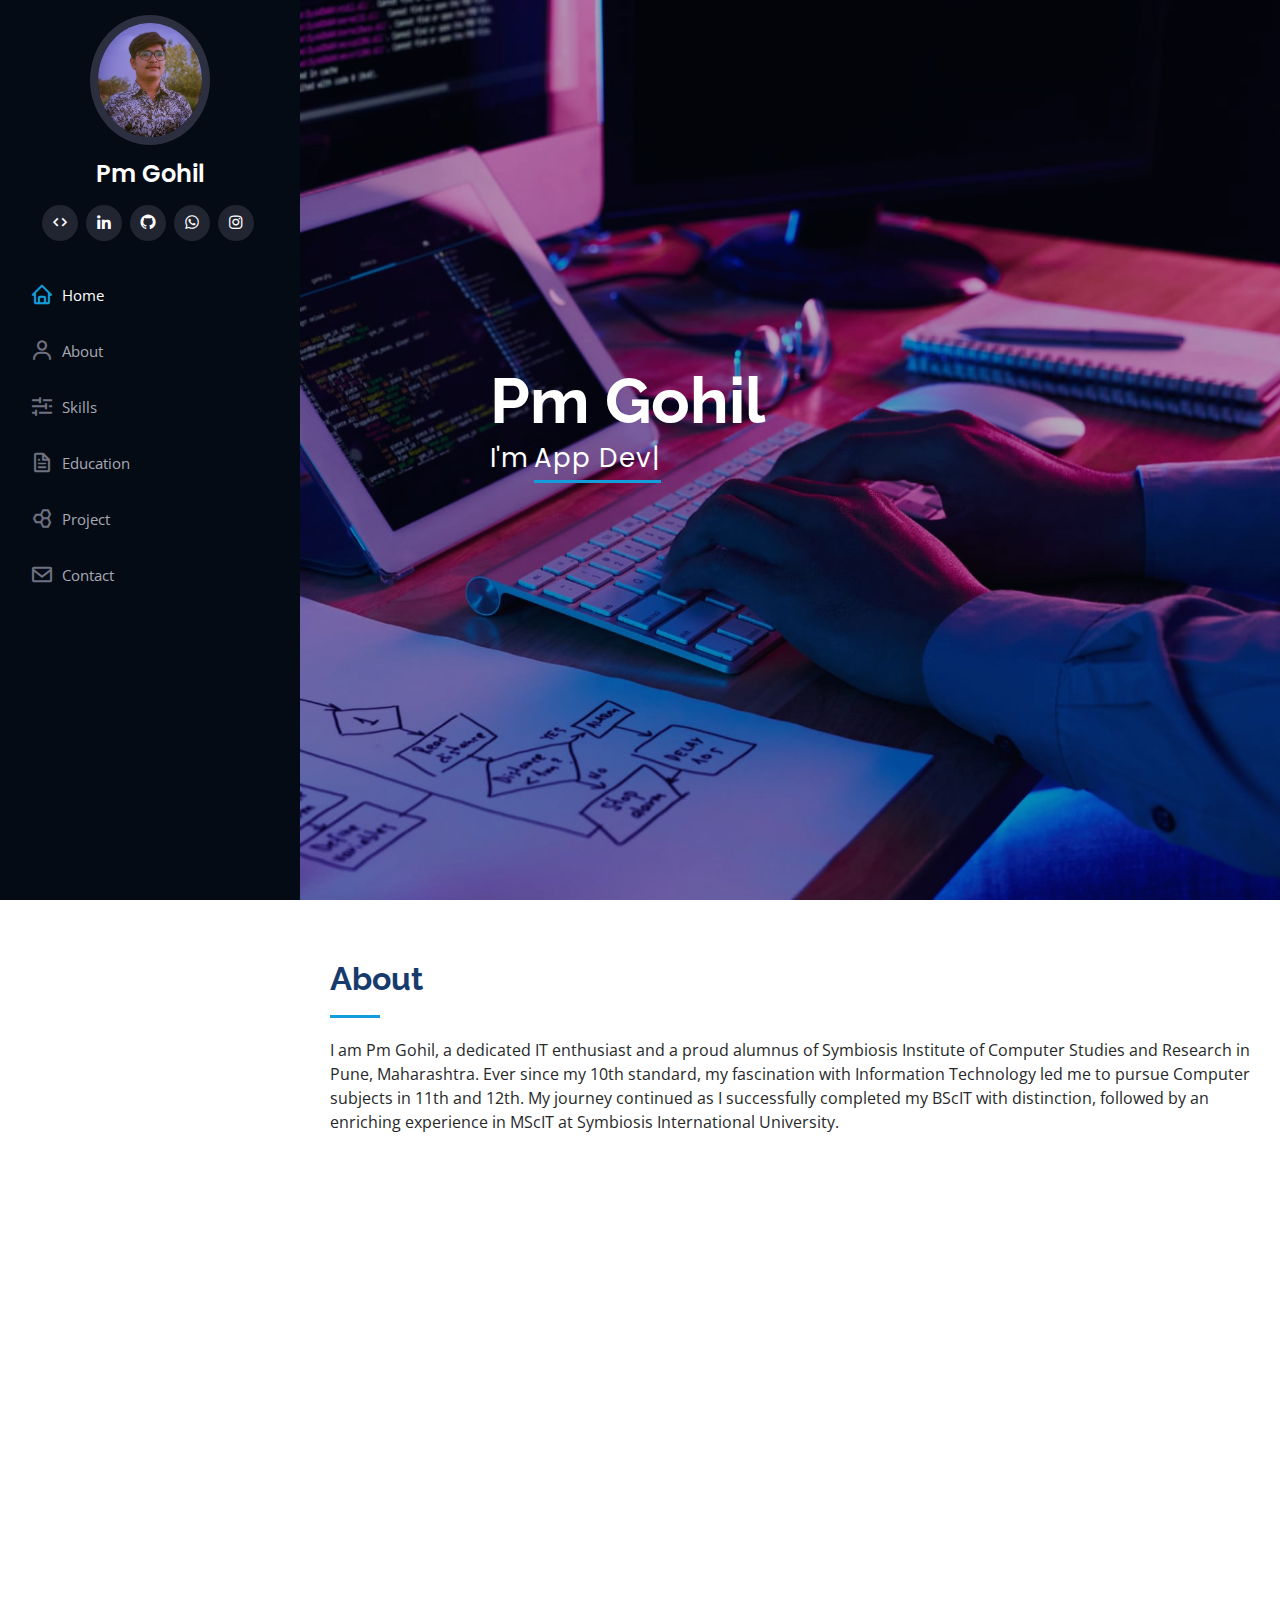
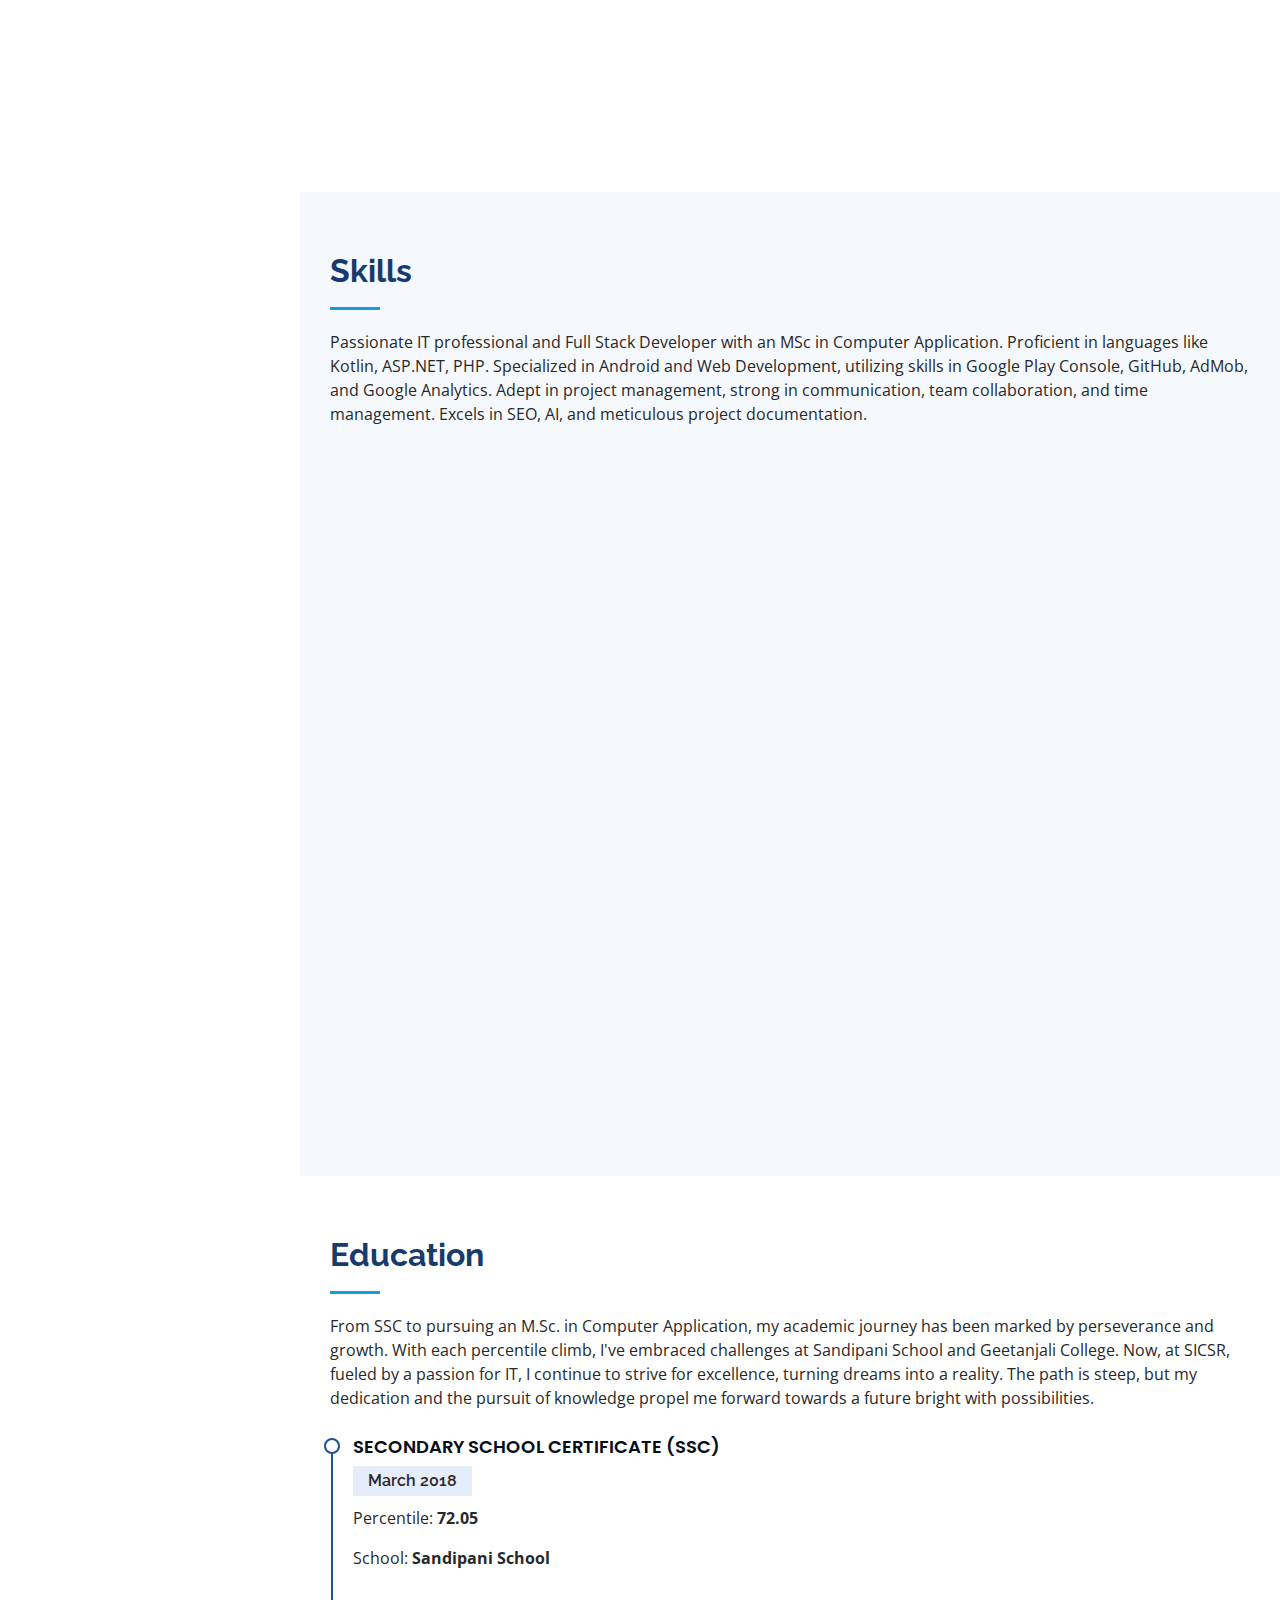
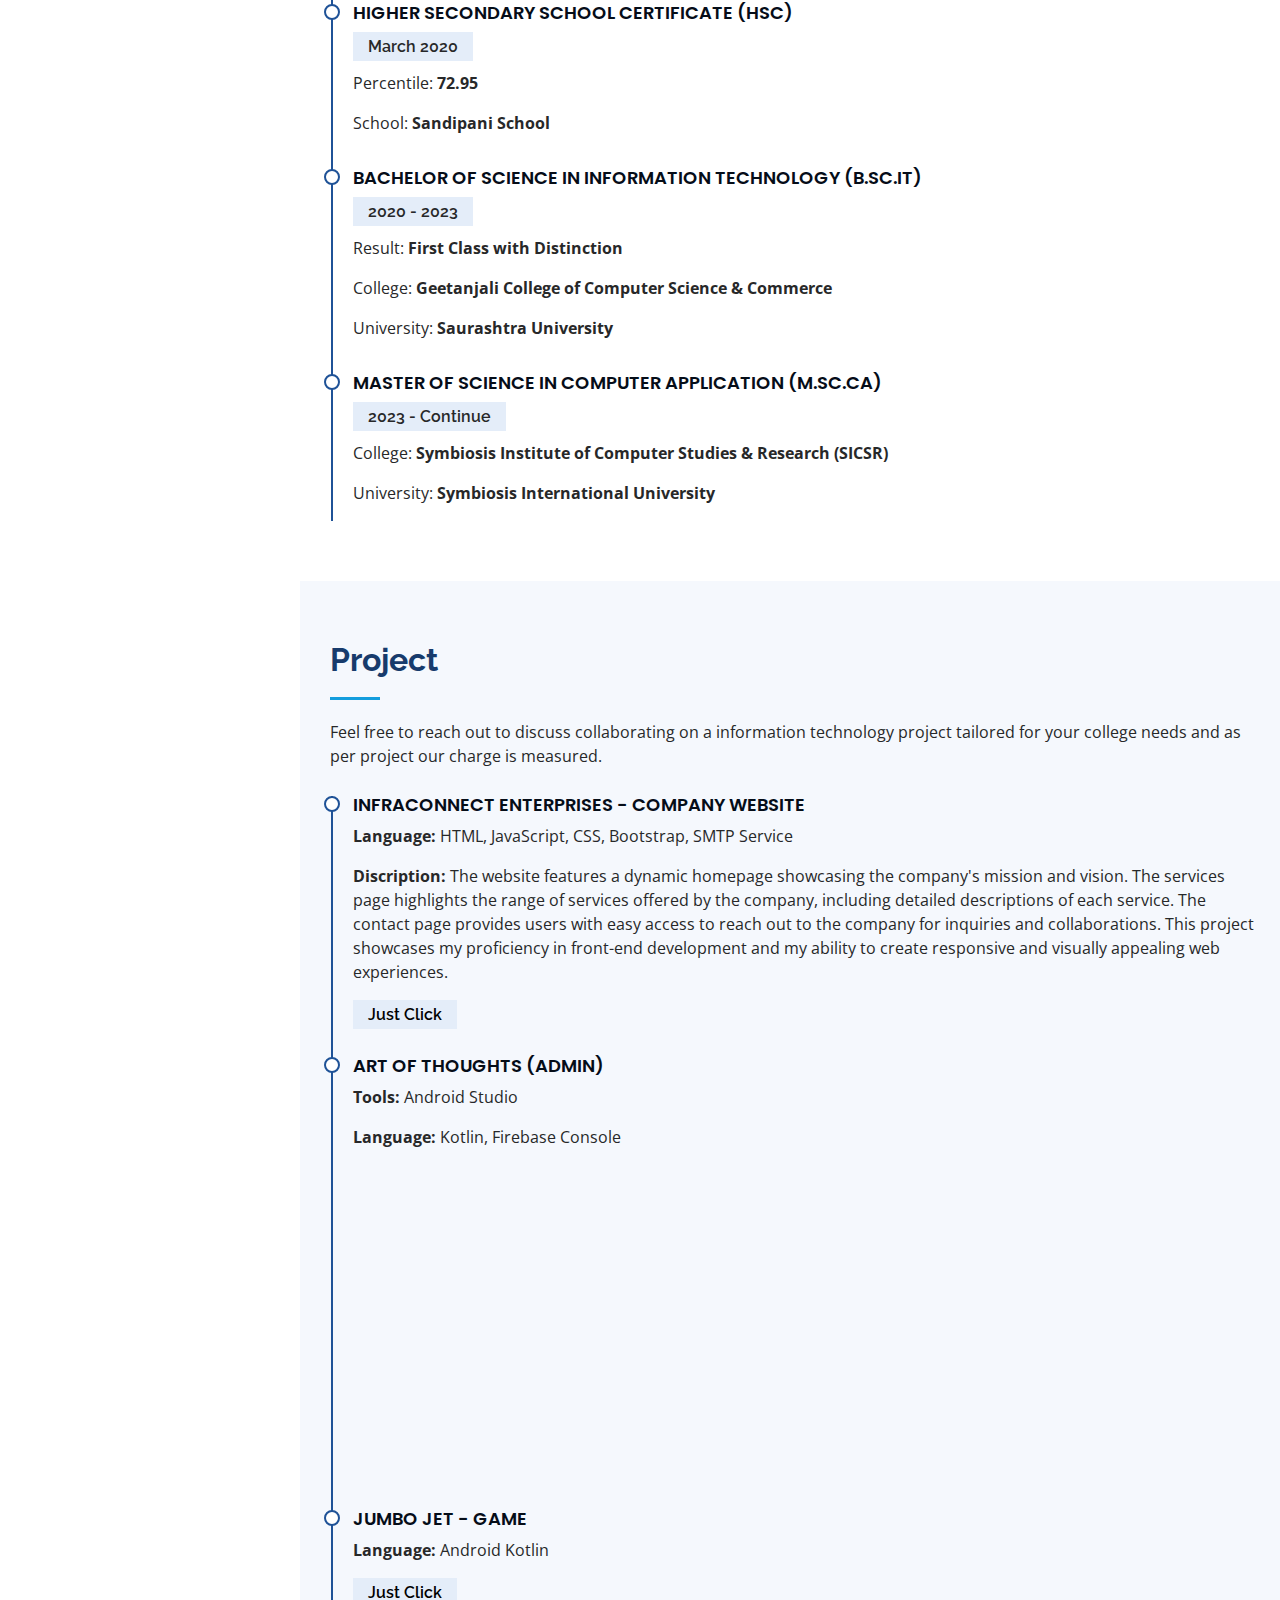
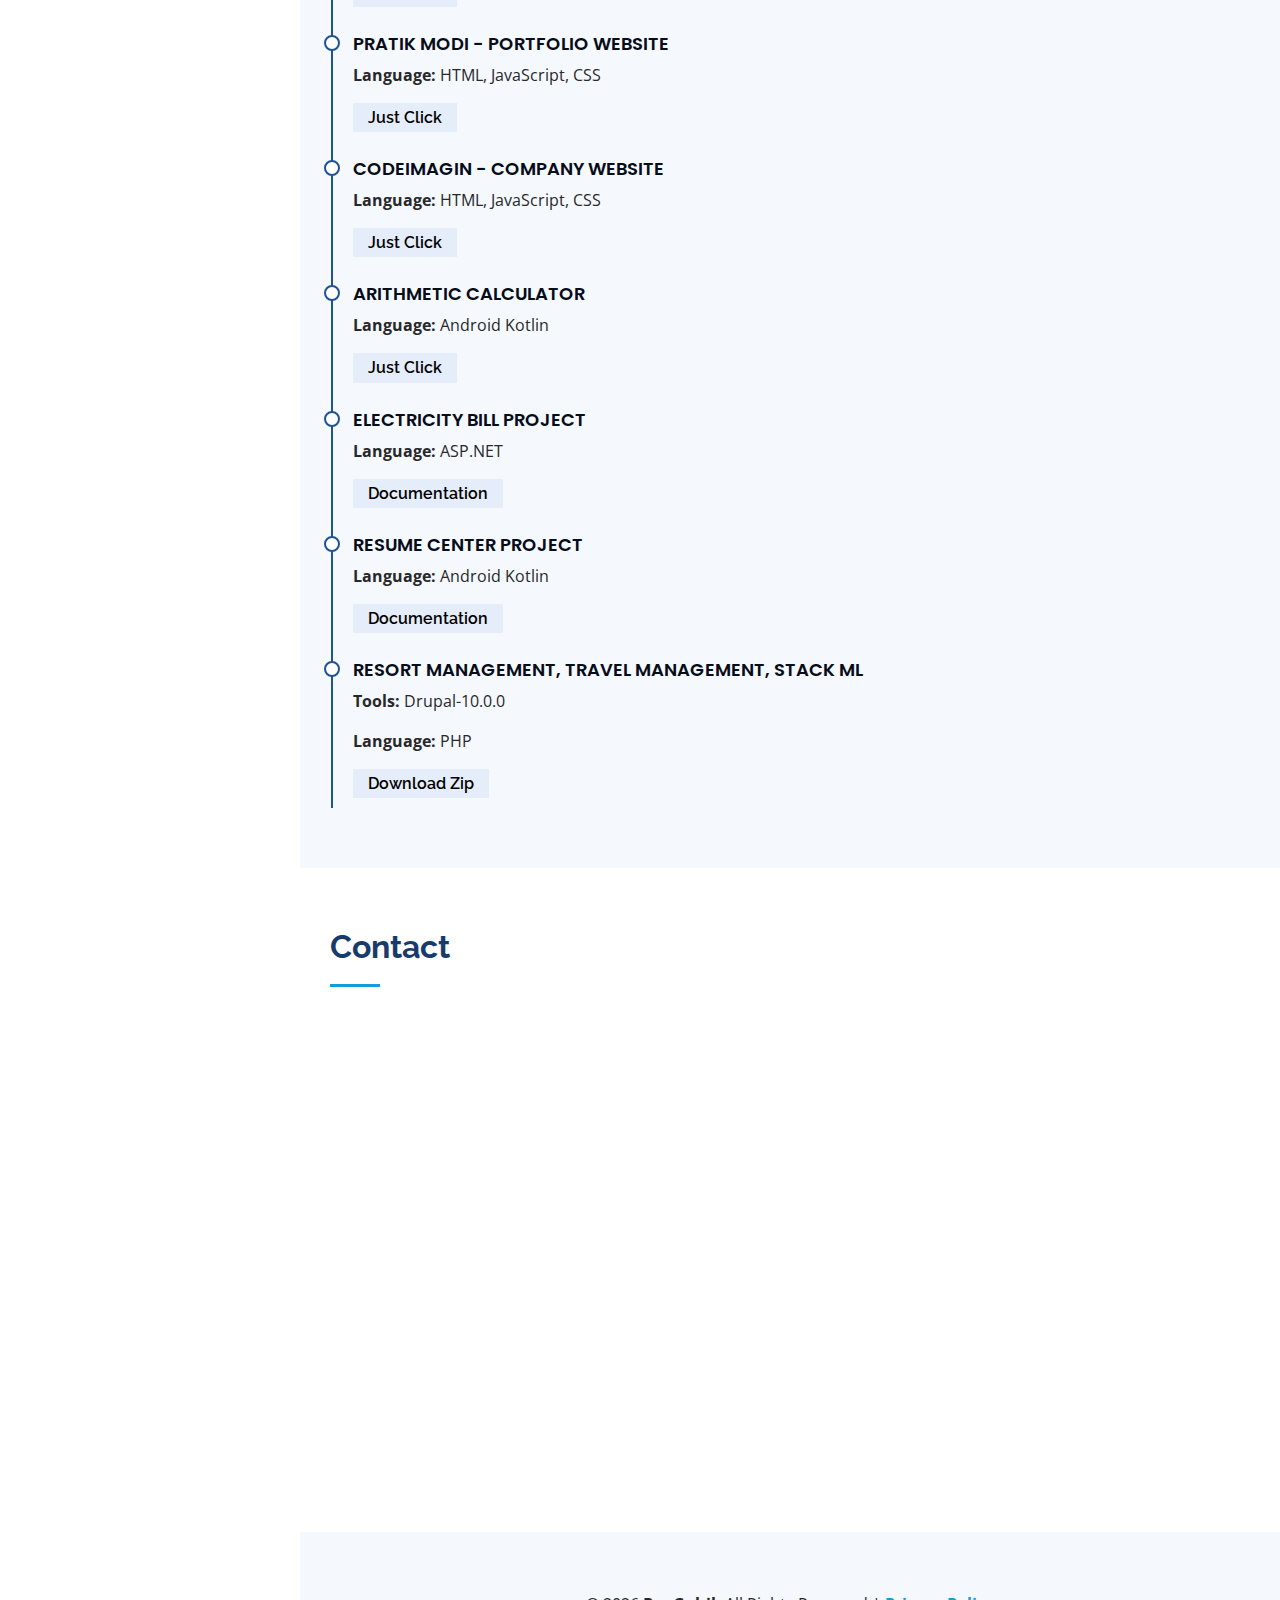
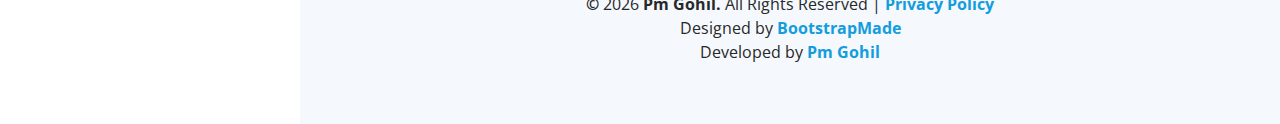
==== pmgohil_original/index.html @ 5488d720 "Clean Commmit" ====
<!DOCTYPE html>
<html lang="en">

<head>
  <!-- Google Ads -->
  <script async src="https://pagead2.googlesyndication.com/pagead/js/adsbygoogle.js?client=ca-pub-8269045129205865"
     crossorigin="anonymous"></script>

  <title>Pm Gohil</title>   
	<meta charset="utf-8">
	<meta name="description" content="It's Pm's web..., Explore the innovative world of Information Technology with Pm Gohil, a dedicated and passionate Full Stack Developer holding an MSc in Computer Application. From Android Development to Web Development and proficiency in languages like Python, Java, and C++, Pm brings a wealth of experience from roles at CodeImagin, Pune, and Giriraj Infotech, Rajkot. Discover a portfolio of exciting projects, showcasing adaptability, professionalism, and a commitment to excellence. Connect, collaborate, and delve into the future of IT together. #ITProfessional #FullStackDeveloper #MScIT #AndroidDevelopment #WebDevelopment #InnovationInIT">
	<meta name="keywords" content="Pm Gohil, pm gohil, Pm, pmgohil, PMGOHIL, PmGohil, pmgohil45, pm_gohil45, Symbiosis Institute of Computer Studies and Research (SICSR), Symbiosis International University, Saurashtra University, Geetanjali College,  Full Stack Developer, MSc in Computer Application, Android Development, Web Development, IT Professional, CodeImagin, Giriraj Infotech, Python, Java, C++, HTML, CSS, Bootstrap, JavaScript, Project Management, Artificial Intelligence, Google Play Console, Innovation in IT, Team Collaboration, Project Documentation, Full Stack Developer, MSc in Computer Application, IT Professional, Android Development, Web Development, Symbiosis Institute of Computer Studies and Research, Symbiosis International University, CodeImagin, Giriraj Infotech, Python, Java, C++, HTML, CSS, Bootstrap, JavaScript, Google Play Console, Artificial Intelligence, Project Management, Time Management, Innovation in IT, GitHub, Kotlin, MySQL, JDBC, C, C++, WordPress, Google Analytics, Android, ASP.NET, CSS, AdMob, Oracle Database, Joomla!, Search Engine Optimization (SEO), C#, Core Java, PHP, GEETANJALI COLLEGE OF COMMERCE & COMPUTER SCIENCE-RAJKOTGEETANJALI COLLEGE OF COMMERCE & COMPUTER SCIENCE-RAJKOT, Saurashtra University, RajkotSaurashtra University, Rajkot, Pune, IndiaArtificial Intelligence (AI),">
	<meta name="author" content="Pm Gohil, pm gohil, pmgohil">
	<meta name="viewport" content="width=device-width, initial-scale=1.0">
  <meta name="google-adsense-account" content="ca-pub-8269045129205865">

	<!-- Google tag (gtag.js) -->
  <script async src="https://www.googletagmanager.com/gtag/js?id=G-BD1WBVRTKZ"></script>
  <script>
    window.dataLayer = window.dataLayer || [];
    function gtag(){dataLayer.push(arguments);}
    gtag('js', new Date());

    gtag('config', 'G-BD1WBVRTKZ');
  </script>
	
	<!-- Favicons -->
	<link href="assets/img/favicon.png" rel="icon">
	<link href="assets/img/apple-touch-icon.png" rel="apple-touch-icon">

	<!-- Google Fonts -->
	<link href="https://fonts.googleapis.com/css?family=Open+Sans:300,300i,400,400i,600,600i,700,700i|Raleway:300,300i,400,400i,500,500i,600,600i,700,700i|Poppins:300,300i,400,400i,500,500i,600,600i,700,700i" rel="stylesheet">

	<!-- Vendor CSS Files -->
	<link href="assets/vendor/aos/aos.css" rel="stylesheet">
	<link href="assets/vendor/bootstrap/css/bootstrap.min.css" rel="stylesheet">
	<link href="assets/vendor/bootstrap-icons/bootstrap-icons.css" rel="stylesheet">
	<link href="assets/vendor/boxicons/css/boxicons.min.css" rel="stylesheet">
	<link href="assets/vendor/glightbox/css/glightbox.min.css" rel="stylesheet">
	<link href="assets/vendor/swiper/swiper-bundle.min.css" rel="stylesheet">

  <!-- =======================================================
  * Template Name: iPortfolio
  * Updated: Jul 27 2023 with Bootstrap v5.3.1
  * Template URL: https://bootstrapmade.com/iportfolio-bootstrap-portfolio-websites-template/
  * Author: BootstrapMade.com
  * License: https://bootstrapmade.com/license/
  ======================================================== -->
  
	<!-- Template Main CSS File -->
	<link href="assets/css/style.css" rel="stylesheet">

	<style>
		#snackbar {
		  visibility: hidden;
		  min-width: 250px;
		  margin-left: -125px;
		  background-color: #149ddd;
		  color: #fff;
		  text-align: center;
		  border-radius: 2px;
		  padding: 16px;
		  position: fixed;
		  z-index: 1;
		  left: 50%;
		  bottom: 30px;
		  font-size: 17px;
		}

		#snackbar.show {
		  visibility: visible;
		  -webkit-animation: fadein 0.5s, fadeout 0.5s 2.5s;
		  animation: fadein 0.5s, fadeout 0.5s 2.5s;
		}

		@-webkit-keyframes fadein {
		  from {bottom: 0; opacity: 0;} 
		  to {bottom: 30px; opacity: 1;}
		}

		@keyframes fadein {
		  from {bottom: 0; opacity: 0;}
		  to {bottom: 30px; opacity: 1;}
		}

		@-webkit-keyframes fadeout {
		  from {bottom: 30px; opacity: 1;} 
		  to {bottom: 0; opacity: 0;}
		}

		@keyframes fadeout {
		  from {bottom: 30px; opacity: 1;}
		  to {bottom: 0; opacity: 0;}
		}
	</style>

	<!-- Disable Right Click -->
	<script>
		document.addEventListener('contextmenu',event => {
      event.preventDefault();
      showSnackbar("Right Click is disable...^_^");
    }); 

    /*document.addEventListener('click',event => {
      event.preventDefault();
      showSnackbar("Click is disable...^_^");
    });*/ 
/*
    // key is disable
    document.addEventListener('keydown', function (event) {
      // Check if Ctrl+C is pressed
      if (event.ctrlKey && event.key === 'c') {
        // Allow Ctrl+C
        return;
      }

      // Disable all other keys
      event.preventDefault();
      showSnackbar("Key is disable...^_^");
    });
    */
/*  
    // keybord enable on form
    const form = document.getElementById('keybordEnable');

    // Add event listener to the form
    form.addEventListener('keydown', function(event) {
        // Allow keyboard input only if it's inside the form
        event.stopPropagation();
    });

    // Optionally, you might want to prevent form submission via Enter key press
    form.addEventListener('submit', function(event) {
        event.preventDefault(); // Prevents the default form submission behavior
        // Add your form submission logic here
        console.log('Form submitted!');
    });
    */

  /*  function key_disable() {ctrlShiftKey();}

		function ctrlShiftKey(e, keyCode) {
		  return e.ctrlKey && e.shiftKey && e.keyCode === keyCode.charCodeAt(0);
		}
*/
    // key is disable
	/*	document.onkeydown = (e) => {
      showSnackbar("Key is disable...^_^");
			return false;
		};
*/
    // text selection is disable
  /*  document.addEventListener('DOMContentLoaded', function() {
      var style = document.createElement('style');
      style.innerHTML = 'body { user-select: none; }';//cursor: none; 
      document.head.appendChild(style);
      showSnackbar("Selection is disable...^_^");
    });
*/
    function showSnackbar(message) {
      var x = document.getElementById("snackbar");
      x.innerHTML = message;
      x.className = "show";
      setTimeout(function(){ x.className = x.className.replace("show", ""); }, 3000);
    }
    </script>

  </head>

<body id="BodyTag" onload="key_disable()"><!--onload="key_disable()"-->
	<div id="snackbar">Key Disable...^_^</div>

  <!-- ======= Mobile nav toggle button ======= -->
  <i class="bi bi-list mobile-nav-toggle d-xl-none"></i>

  <!-- ======= Header ======= -->
  <header id="header">
    <div class="d-flex flex-column">

      <div class="profile">
        <img src="assets/img/profile-img.jpg" alt="pm gohil" class="img-fluid rounded-circle">
        <h1 class="text-light"><a href="index.html">Pm Gohil</a></h1>
        <div class="social-links mt-3 text-center">
          <a href="https://g.dev/pmgohil/" target="_blank" class="google-developer"><i class="bx bx-code"></i></a>
          <a href="https://www.linkedin.com/in/pmgohil45" target="_blank" class="linkedin"><i class="bx bxl-linkedin"></i></a>
          <a href="https://github.com/pmgohil45/" target="_blank" class="github"><i class="bx bxl-github"></i></a>
          <a href="https://wa.me/+919512240793" target="_blank" class="whatsapp"><i class="bx bxl-whatsapp"></i></a>
          <a href="https://www.instagram.com/pmgohil45" target="_blank" class="instagram"><i class="bx bxl-instagram"></i></a>
        </div>
      </div>

      <nav id="navbar" class="nav-menu navbar">
        <ul>
          <li><a href="#hero" class="nav-link scrollto active"><i class="bx bx-home"></i> <span>Home</span></a></li>
          <li><a href="#about" class="nav-link scrollto"><i class="bx bx-user"></i> <span>About</span></a></li>
		      <li><a href="#skills" class="nav-link scrollto"><i class="bx bx-slider"></i> <span>Skills</span></a></li>
          <li><a href="#education" class="nav-link scrollto"><i class="bx bx-file"></i> <span>Education</span></a></li>
		      <li><a href="#project" class="nav-link scrollto"><i class="bx bx-hive"></i> <span>Project</span></a></li>
<!--
		      <li><a href="#portfolio" class="nav-link scrollto"><i class="bx bx-book-content"></i> <span>Portfolio</span></a></li>
          <li><a href="#services" class="nav-link scrollto"><i class="bx bx-server"></i> <span>Services</span></a></li>
-->
          <li><a href="#contact" class="nav-link scrollto"><i class="bx bx-envelope"></i> <span>Contact</span></a></li>
        </ul>
      </nav><!-- .nav-menu -->
    </div>
  </header><!-- End Header -->

  <!-- ======= Hero Section ======= -->
  <section id="hero" class="d-flex flex-column justify-content-center align-items-center">
    <div class="hero-container" data-aos="fade-in">
      <h1>Pm Gohil</h1>
      <p>I'm <span class="typed" data-typed-items="App Developer, Web Developer, Content Creater"></span></p>
    </div>
  </section><!-- End Hero -->

  <main id="main">

    <!-- ======= About Section ======= -->
    <section id="about" class="about">
      <div class="container">

        <div id="about-audio" class="section-title">
          <h2>About</h2>
          <p>I am Pm Gohil, a dedicated IT enthusiast and a proud alumnus of Symbiosis Institute of Computer Studies and Research in Pune, Maharashtra. Ever since my 10th standard, my fascination with Information Technology led me to pursue Computer subjects in 11th and 12th. My journey continued as I successfully completed my BScIT with distinction, followed by an enriching experience in MScIT at Symbiosis International University.</p>
        </div>

        <div class="row">
          <div class="col-lg-4" data-aos="fade-right">
            <img src="assets/img/resume-img.jpg" class="img-fluid" alt="Pm Gohil">
          </div>
          <div class="col-lg-8 pt-4 pt-lg-0 content" data-aos="fade-left">
            <h3>App Developer &amp; Web Developer</h3>
            <p class="fst-italic">
			        Currently, I am thriving as a Full Stack Developer at CodeImagin, Pune, where I actively contribute to exciting projects that challenge and elevate my skills. My professional journey also includes a role as an Android Developer at Giriraj Infotech, Rajkot, Gujarat.
            </p>
            <div class="row">				
              <div class="col-lg-6">
			  <ul>
				<ul>
        				  <li><i class="bi bi-chevron-right"></i> <strong>Name:</strong> <span>Prakash M Gohil </span></li>
                  <li><i class="bi bi-chevron-right"></i> <strong>Freelance:</strong> <span>Yes, I do.</span></li>
        </ul>
              </div>
              <div class="col-lg-6">
                <ul>
                  <li><i class="bi bi-chevron-right"></i> <strong>Phone:</strong> <span>+91 95122 40793</span></li>
                  <li><i class="bi bi-chevron-right"></i> <strong>E-mail:</strong> <span>pmgohil45@gmail.com</span></li>
                  <!--
				          <li><i class=""></i> <strong>&nbsp</strong></li>
                  <li>
                    <i class="bi bi-chevron-right"></i> <strong>Age:</strong> 
                    <span>
                      <script>
                        var dob = new Date("10/12/2001");
                        var month_difference = Date.now() - dob.getTime();
                        var age_date = new Date(month_difference); 
                        var year = age_date.getUTCFullYear();
                        document.write(Math.abs(year - 1970) + " years");
                      </script>
                    </span>
                  </li>
				          <li><i class="bi bi-chevron-right"></i> <strong>Language:</strong> <span>English, Gujarati, Hindi</span></li>
                  <li><i class="bi bi-chevron-right"></i> <strong>State:</strong> <span>Gujarat</span></li>
                -->
                </ul>
              </div>
              <p>My expertise spans a wide range of skills, including Mobile Application Development (Android), Google Play Console management, Artificial Intelligence, and proficiency in various programming languages such as Python, Java, C++, and more. I am well-versed in Web Development, with hands-on experience in technologies like HTML, CSS, Bootstrap, and JavaScript. My keen interest in project management is evident through effective communication, team collaboration, and meticulous project documentation.</p>
              <P>As a developer with a passion for innovation, I have been involved in diverse projects, showcasing my adaptability and professionalism. I excel in time management, planning, and organizing tasks to ensure the successful completion of every project.  Visionary coder Pm Gohil paints the future with lines of code, bridging the gap between dreams & digital masterpieces. (Highlights problem-solving & creativity).</P>
            </div>
            
          </div>
        </div>

      </div>
    </section><!-- End About Section -->

    <!-- ======= Skills Section ======= -->
    <section id="skills" class="skills section-bg">
      <div class="container">

        <div class="section-title">
          <h2>Skills</h2>
          <p>Passionate IT professional and Full Stack Developer with an MSc in Computer Application. Proficient in languages like Kotlin, ASP.NET, PHP. Specialized in Android and Web Development, utilizing skills in Google Play Console, GitHub, AdMob, and Google Analytics. Adept in project management, strong in communication, team collaboration, and time management. Excels in SEO, AI, and meticulous project documentation.</p>
        </div>

        <div class="row skills-content">

          <div class="col-lg-6" data-aos="fade-up">

            <div class="progress">
              <span class="skill">HTML &amp; HTML5<i class="val">90%</i></span>
              <div class="progress-bar-wrap">
                <div class="progress-bar" role="progressbar" aria-valuenow="90" aria-valuemin="0" aria-valuemax="100"></div>
              </div>
            </div>

            <div class="progress">
              <span class="skill">CSS &amp; CSS3<i class="val">80%</i></span>
              <div class="progress-bar-wrap">
                <div class="progress-bar" role="progressbar" aria-valuenow="80" aria-valuemin="0" aria-valuemax="100"></div>
              </div>
            </div>

			      <div class="progress">
              <span class="skill">Bootstrap <i class="val">70%</i></span>
              <div class="progress-bar-wrap">
                <div class="progress-bar" role="progressbar" aria-valuenow="70" aria-valuemin="0" aria-valuemax="100"></div>
              </div>
            </div>
			
            <div class="progress">
              <span class="skill">JavaScript <i class="val">60%</i></span>
              <div class="progress-bar-wrap">
                <div class="progress-bar" role="progressbar" aria-valuenow="60" aria-valuemin="0" aria-valuemax="100"></div>
              </div>
            </div>
			
		      	<div class="progress">
              <span class="skill">AJAX <i class="val">50%</i></span>
              <div class="progress-bar-wrap">
                <div class="progress-bar" role="progressbar" aria-valuenow="50" aria-valuemin="0" aria-valuemax="100"></div>
              </div>
            </div>
      
            <div class="progress">
              <span class="skill">Python (Programming Language)<i class="val">55%</i></span>
              <div class="progress-bar-wrap">
                <div class="progress-bar" role="progressbar" aria-valuenow="55" aria-valuemin="0" aria-valuemax="100"></div>
              </div>
            </div>
			
            <div class="progress">
              <span class="skill">C/C++<i class="val">60%</i></span>
              <div class="progress-bar-wrap">
                <div class="progress-bar" role="progressbar" aria-valuenow="60" aria-valuemin="0" aria-valuemax="100"></div>
              </div>
            </div>
			
		      	<div class="progress">
              <span class="skill">Java &amp; J2EE <i class="val">70%</i></span>
              <div class="progress-bar-wrap">
                <div class="progress-bar" role="progressbar" aria-valuenow="70" aria-valuemin="0" aria-valuemax="100"></div>
              </div>
            </div>

           <div class="progress">
              <span class="skill">JSP <i class="val">75%</i></span>
              <div class="progress-bar-wrap">
                <div class="progress-bar" role="progressbar" aria-valuenow="75" aria-valuemin="0" aria-valuemax="100"></div>
              </div>
            </div>
			      
            <div class="progress">
              <span class="skill">Firebase Console <i class="val">75%</i></span>
              <div class="progress-bar-wrap">
                <div class="progress-bar" role="progressbar" aria-valuenow="75" aria-valuemin="0" aria-valuemax="100"></div>
              </div>
            </div>

            <div class="progress">
              <span class="skill">NoSql Database <i class="val">70%</i></span>
              <div class="progress-bar-wrap">
                <div class="progress-bar" role="progressbar" aria-valuenow="70" aria-valuemin="0" aria-valuemax="100"></div>
              </div>
            </div>

          </div>

          <div class="col-lg-6" data-aos="fade-up" data-aos-delay="100">

            <div class="progress">
              <span class="skill">PHP <i class="val">80%</i></span>
              <div class="progress-bar-wrap">
                <div class="progress-bar" role="progressbar" aria-valuenow="80" aria-valuemin="0" aria-valuemax="100"></div>
              </div>
            </div>

            <div class="progress">
              <span class="skill">WordPress/CMS <i class="val">80%</i></span>
              <div class="progress-bar-wrap">
                <div class="progress-bar" role="progressbar" aria-valuenow="80" aria-valuemin="0" aria-valuemax="100"></div>
              </div>
            </div>
            
			      <div class="progress">
              <span class="skill">Joomla/CMS <i class="val">75%</i></span>
              <div class="progress-bar-wrap">
                <div class="progress-bar" role="progressbar" aria-valuenow="75" aria-valuemin="0" aria-valuemax="100"></div>
              </div>
            </div>
			
		      	<div class="progress">
              <span class="skill">Drupal/CMS <i class="val">85%</i></span>
              <div class="progress-bar-wrap">
                <div class="progress-bar" role="progressbar" aria-valuenow="85" aria-valuemin="0" aria-valuemax="100"></div>
              </div>
            </div>
			
            <div class="progress">
              <span class="skill">Ghost/CMS <i class="val">70%</i></span>
              <div class="progress-bar-wrap">
                <div class="progress-bar" role="progressbar" aria-valuenow="70" aria-valuemin="0" aria-valuemax="100"></div>
              </div>
            </div>

			      <div class="progress">
              <span class="skill">ASP.NET <i class="val">80%</i></span>
              <div class="progress-bar-wrap">
                <div class="progress-bar" role="progressbar" aria-valuenow="80" aria-valuemin="0" aria-valuemax="100"></div>
              </div>
            </div>
			
			      <div class="progress">
              <span class="skill">C#<i class="val">70%</i></span>
              <div class="progress-bar-wrap">
                <div class="progress-bar" role="progressbar" aria-valuenow="70" aria-valuemin="0" aria-valuemax="100"></div>
              </div>
            </div>
			
			      <div class="progress">
              <span class="skill">Kotlin <i class="val">70%</i></span>
              <div class="progress-bar-wrap">
                <div class="progress-bar" role="progressbar" aria-valuenow="70" aria-valuemin="0" aria-valuemax="100"></div>
              </div>
            </div>

		      	<div class="progress">
              <span class="skill">Oracle <i class="val">75%</i></span>
              <div class="progress-bar-wrap">
                <div class="progress-bar" role="progressbar" aria-valuenow="75" aria-valuemin="0" aria-valuemax="100"></div>
              </div>
            </div>

            <div class="progress">
              <span class="skill">MySQL <i class="val">80%</i></span>
              <div class="progress-bar-wrap">
                <div class="progress-bar" role="progressbar" aria-valuenow="80" aria-valuemin="0" aria-valuemax="100"></div>
              </div>
            </div>
			
          </div>

        </div>

      </div>
    </section><!-- End Skills Section -->

    <!-- ======= Education Section ======= -->
    <section id="education" class="education">
      <div class="container">

        <div class="section-title">
          <h2>Education</h2>
		      <p>From SSC to pursuing an M.Sc. in Computer Application, my academic journey has been marked by perseverance and growth. With each percentile climb, I've embraced challenges at Sandipani School and Geetanjali College. Now, at SICSR, fueled by a passion for IT, I continue to strive for excellence, turning dreams into a reality. The path is steep, but my dedication and the pursuit of knowledge propel me forward towards a future bright with possibilities.</p>
        </div>

        <div class="row" style="margin-left: 1px;">
			<div class="education-item">
              <h4>Secondary School Certificate (SSC)</h4>
              <h5>March 2018</h5>
			  <p>Percentile: <strong>72.05</strong></p>
              <p>School: <strong>Sandipani School</strong></p>
            </div>
			<div class="education-item">
              <h4>Higher Secondary School Certificate (HSC)</h4>
              <h5>March 2020</h5>
			  <p>Percentile: <strong>72.95</strong></p>
              <p>School: <strong>Sandipani School</strong></p>
			</div>
			<div class="education-item">
              <h4>Bachelor of Science in Information Technology (B.Sc.IT)</h4>
              <h5>2020 - 2023</h5>
			  <p>Result: <strong>First Class with Distinction</strong></p>
              <p>College: <strong>Geetanjali College of Computer Science &amp; Commerce</strong></p>
			  <p>University: <strong>Saurashtra University</strong></p>
			</div>
			<div class="education-item">
              <h4>Master of Science in Computer Application (M.Sc.CA)</h4>
              <h5>2023 - Continue</h5>
			  <!-- <p>Percentile: <strong>78.58</strong></p> -->
              <p>College: <strong>Symbiosis Institute of Computer Studies &amp; Research (SICSR)</strong></p>
			  <p>University: <strong>Symbiosis International University</strong></p>
			</div>
          </div>
          </div>
        </div>
    </section><!-- End Resume Section -->

    <!-- ======= Portfolio Section ======= -->
<!--
    <section id="portfolio" class="portfolio section-bg">
      <div class="container">

        <div class="section-title">
          <h2>Portfolio</h2>
          <p>Magnam dolores commodi suscipit. Necessitatibus eius consequatur ex aliquid fuga eum quidem. Sit sint consectetur velit. Quisquam quos quisquam cupiditate. Et nemo qui impedit suscipit alias ea. Quia fugiat sit in iste officiis commodi quidem hic quas.</p>
        </div>

        <div class="row" data-aos="fade-up">
          <div class="col-lg-12 d-flex justify-content-center">
            <ul id="portfolio-flters">
              <li data-filter="*" class="filter-active">All</li>
              <li data-filter=".filter-app">App</li>
              <li data-filter=".filter-card">Card</li>
              <li data-filter=".filter-web">Web</li>
            </ul>
          </div>
        </div>

        <div class="row portfolio-container" data-aos="fade-up" data-aos-delay="100">

          <div class="col-lg-4 col-md-6 portfolio-item filter-app">
            <div class="portfolio-wrap">
              <img src="assets/img/portfolio/portfolio-1.jpg" class="img-fluid" alt="">
              <div class="portfolio-links">
                <a href="assets/img/portfolio/portfolio-1.jpg" data-gallery="portfolioGallery" class="portfolio-lightbox" title="App 1"><i class="bx bx-plus"></i></a>
                <a href="portfolio-details.html" title="More Details"><i class="bx bx-link"></i></a>
              </div>
            </div>
          </div>

          <div class="col-lg-4 col-md-6 portfolio-item filter-web">
            <div class="portfolio-wrap">
              <img src="assets/img/portfolio/portfolio-2.jpg" class="img-fluid" alt="">
              <div class="portfolio-links">
                <a href="assets/img/portfolio/portfolio-2.jpg" data-gallery="portfolioGallery" class="portfolio-lightbox" title="Web 3"><i class="bx bx-plus"></i></a>
                <a href="portfolio-details.html" title="More Details"><i class="bx bx-link"></i></a>
              </div>
            </div>
          </div>

          <div class="col-lg-4 col-md-6 portfolio-item filter-app">
            <div class="portfolio-wrap">
              <img src="assets/img/portfolio/portfolio-3.jpg" class="img-fluid" alt="">
              <div class="portfolio-links">
                <a href="assets/img/portfolio/portfolio-3.jpg" data-gallery="portfolioGallery" class="portfolio-lightbox" title="App 2"><i class="bx bx-plus"></i></a>
                <a href="portfolio-details.html" title="More Details"><i class="bx bx-link"></i></a>
              </div>
            </div>
          </div>

          <div class="col-lg-4 col-md-6 portfolio-item filter-card">
            <div class="portfolio-wrap">
              <img src="assets/img/portfolio/portfolio-4.jpg" class="img-fluid" alt="">
              <div class="portfolio-links">
                <a href="assets/img/portfolio/portfolio-4.jpg" data-gallery="portfolioGallery" class="portfolio-lightbox" title="Card 2"><i class="bx bx-plus"></i></a>
                <a href="portfolio-details.html" title="More Details"><i class="bx bx-link"></i></a>
              </div>
            </div>
          </div>

          <div class="col-lg-4 col-md-6 portfolio-item filter-web">
            <div class="portfolio-wrap">
              <img src="assets/img/portfolio/portfolio-5.jpg" class="img-fluid" alt="">
              <div class="portfolio-links">
                <a href="assets/img/portfolio/portfolio-5.jpg" data-gallery="portfolioGallery" class="portfolio-lightbox" title="Web 2"><i class="bx bx-plus"></i></a>
                <a href="portfolio-details.html" title="More Details"><i class="bx bx-link"></i></a>
              </div>
            </div>
          </div>

          <div class="col-lg-4 col-md-6 portfolio-item filter-app">
            <div class="portfolio-wrap">
              <img src="assets/img/portfolio/portfolio-6.jpg" class="img-fluid" alt="">
              <div class="portfolio-links">
                <a href="assets/img/portfolio/portfolio-6.jpg" data-gallery="portfolioGallery" class="portfolio-lightbox" title="App 3"><i class="bx bx-plus"></i></a>
                <a href="portfolio-details.html" title="More Details"><i class="bx bx-link"></i></a>
              </div>
            </div>
          </div>

          <div class="col-lg-4 col-md-6 portfolio-item filter-card">
            <div class="portfolio-wrap">
              <img src="assets/img/portfolio/portfolio-7.jpg" class="img-fluid" alt="">
              <div class="portfolio-links">
                <a href="assets/img/portfolio/portfolio-7.jpg" data-gallery="portfolioGallery" class="portfolio-lightbox" title="Card 1"><i class="bx bx-plus"></i></a>
                <a href="portfolio-details.html" title="More Details"><i class="bx bx-link"></i></a>
              </div>
            </div>
          </div>

          <div class="col-lg-4 col-md-6 portfolio-item filter-card">
            <div class="portfolio-wrap">
              <img src="assets/img/portfolio/portfolio-8.jpg" class="img-fluid" alt="">
              <div class="portfolio-links">
                <a href="assets/img/portfolio/portfolio-8.jpg" data-gallery="portfolioGallery" class="portfolio-lightbox" title="Card 3"><i class="bx bx-plus"></i></a>
                <a href="portfolio-details.html" title="More Details"><i class="bx bx-link"></i></a>
              </div>
            </div>
          </div>

          <div class="col-lg-4 col-md-6 portfolio-item filter-web">
            <div class="portfolio-wrap">
              <img src="assets/img/portfolio/portfolio-9.jpg" class="img-fluid" alt="">
              <div class="portfolio-links">
                <a href="assets/img/portfolio/portfolio-9.jpg" data-gallery="portfolioGallery" class="portfolio-lightbox" title="Web 3"><i class="bx bx-plus"></i></a>
                <a href="portfolio-details.html" title="More Details"><i class="bx bx-link"></i></a>
              </div>
            </div>
          </div>

        </div>

      </div>
    </section>
-->
	<!-- End Portfolio Section -->

    <!-- ======= Services Section ======= -->
<!--
    <section id="services" class="services">
      <div class="container">

        <div class="section-title">
          <h2>Services</h2>
          <p>Magnam dolores commodi suscipit. Necessitatibus eius consequatur ex aliquid fuga eum quidem. Sit sint consectetur velit. Quisquam quos quisquam cupiditate. Et nemo qui impedit suscipit alias ea. Quia fugiat sit in iste officiis commodi quidem hic quas.</p>
        </div>

        <div class="row">
          <div class="col-lg-4 col-md-6 icon-box" data-aos="fade-up">
            <div class="icon"><i class="bi bi-briefcase"></i></div>
            <h4 class="title"><a href="">Lorem Ipsum</a></h4>
            <p class="description">Voluptatum deleniti atque corrupti quos dolores et quas molestias excepturi sint occaecati cupiditate non provident</p>
          </div>
          <div class="col-lg-4 col-md-6 icon-box" data-aos="fade-up" data-aos-delay="100">
            <div class="icon"><i class="bi bi-card-checklist"></i></div>
            <h4 class="title"><a href="">Dolor Sitema</a></h4>
            <p class="description">Minim veniam, quis nostrud exercitation ullamco laboris nisi ut aliquip ex ea commodo consequat tarad limino ata</p>
          </div>
          <div class="col-lg-4 col-md-6 icon-box" data-aos="fade-up" data-aos-delay="200">
            <div class="icon"><i class="bi bi-bar-chart"></i></div>
            <h4 class="title"><a href="">Sed ut perspiciatis</a></h4>
            <p class="description">Duis aute irure dolor in reprehenderit in voluptate velit esse cillum dolore eu fugiat nulla pariatur</p>
          </div>
          <div class="col-lg-4 col-md-6 icon-box" data-aos="fade-up" data-aos-delay="300">
            <div class="icon"><i class="bi bi-binoculars"></i></div>
            <h4 class="title"><a href="">Magni Dolores</a></h4>
            <p class="description">Excepteur sint occaecat cupidatat non proident, sunt in culpa qui officia deserunt mollit anim id est laborum</p>
          </div>
          <div class="col-lg-4 col-md-6 icon-box" data-aos="fade-up" data-aos-delay="400">
            <div class="icon"><i class="bi bi-brightness-high"></i></div>
            <h4 class="title"><a href="">Nemo Enim</a></h4>
            <p class="description">At vero eos et accusamus et iusto odio dignissimos ducimus qui blanditiis praesentium voluptatum deleniti atque</p>
          </div>
          <div class="col-lg-4 col-md-6 icon-box" data-aos="fade-up" data-aos-delay="500">
            <div class="icon"><i class="bi bi-calendar4-week"></i></div>
            <h4 class="title"><a href="">Eiusmod Tempor</a></h4>
            <p class="description">Et harum quidem rerum facilis est et expedita distinctio. Nam libero tempore, cum soluta nobis est eligendi</p>
          </div>
        </div>

      </div>
    </section>
-->
	<!-- End Services Section -->

    <!-- ======= Testimonials Section ======= -->
<!--
	<section id="testimonials" class="testimonials section-bg">
      <div class="container">

        <div class="section-title">
          <h2>Testimonials</h2>
          <p>Magnam dolores commodi suscipit. Necessitatibus eius consequatur ex aliquid fuga eum quidem. Sit sint consectetur velit. Quisquam quos quisquam cupiditate. Et nemo qui impedit suscipit alias ea. Quia fugiat sit in iste officiis commodi quidem hic quas.</p>
        </div>

        <div class="testimonials-slider swiper" data-aos="fade-up" data-aos-delay="100">
          <div class="swiper-wrapper">

            <div class="swiper-slide">
              <div class="testimonial-item" data-aos="fade-up">
                <p>
                  <i class="bx bxs-quote-alt-left quote-icon-left"></i>
                  Proin iaculis purus consequat sem cure digni ssim donec porttitora entum suscipit rhoncus. Accusantium quam, ultricies eget id, aliquam eget nibh et. Maecen aliquam, risus at semper.
                  <i class="bx bxs-quote-alt-right quote-icon-right"></i>
                </p>
                <img src="assets/img/testimonials/testimonials-1.jpg" class="testimonial-img" alt="">
                <h3>Saul Goodman</h3>
                <h4>Ceo &amp; Founder</h4>
              </div>
            </div>
			
            <div class="swiper-slide">
              <div class="testimonial-item" data-aos="fade-up" data-aos-delay="100">
                <p>
                  <i class="bx bxs-quote-alt-left quote-icon-left"></i>
                  Export tempor illum tamen malis malis eram quae irure esse labore quem cillum quid cillum eram malis quorum velit fore eram velit sunt aliqua noster fugiat irure amet legam anim culpa.
                  <i class="bx bxs-quote-alt-right quote-icon-right"></i>
                </p>
                <img src="assets/img/testimonials/testimonials-2.jpg" class="testimonial-img" alt="">
                <h3>Sara Wilsson</h3>
                <h4>Designer</h4>
              </div>
            </div>
			
            <div class="swiper-slide">
              <div class="testimonial-item" data-aos="fade-up" data-aos-delay="200">
                <p>
                  <i class="bx bxs-quote-alt-left quote-icon-left"></i>
                  Enim nisi quem export duis labore cillum quae magna enim sint quorum nulla quem veniam duis minim tempor labore quem eram duis noster aute amet eram fore quis sint minim.
                  <i class="bx bxs-quote-alt-right quote-icon-right"></i>
                </p>
                <img src="assets/img/testimonials/testimonials-3.jpg" class="testimonial-img" alt="">
                <h3>Jena Karlis</h3>
                <h4>Store Owner</h4>
              </div>
            </div>
			
            <div class="swiper-slide">
              <div class="testimonial-item" data-aos="fade-up" data-aos-delay="300">
                <p>
                  <i class="bx bxs-quote-alt-left quote-icon-left"></i>
                  Fugiat enim eram quae cillum dolore dolor amet nulla culpa multos export minim fugiat minim velit minim dolor enim duis veniam ipsum anim magna sunt elit fore quem dolore labore illum veniam.
                  <i class="bx bxs-quote-alt-right quote-icon-right"></i>
                </p>
                <img src="assets/img/testimonials/testimonials-4.jpg" class="testimonial-img" alt="">
                <h3>Matt Brandon</h3>
                <h4>Freelancer</h4>
              </div>
            </div>

            <div class="swiper-slide">
              <div class="testimonial-item" data-aos="fade-up" data-aos-delay="400">
                <p>
                  <i class="bx bxs-quote-alt-left quote-icon-left"></i>
                  Quis quorum aliqua sint quem legam fore sunt eram irure aliqua veniam tempor noster veniam enim culpa labore duis sunt culpa nulla illum cillum fugiat legam esse veniam culpa fore nisi cillum quid.
                  <i class="bx bxs-quote-alt-right quote-icon-right"></i>
                </p>
                <img src="assets/img/testimonials/testimonials-5.jpg" class="testimonial-img" alt="">
                <h3>John Larson</h3>
                <h4>Entrepreneur</h4>
              </div>
            </div>

          </div>
          <div class="swiper-pagination"></div>
        </div>

      </div>
    </section>
-->
	<!-- End Testimonials Section -->

    <!-- ======= Project Section ======= -->
	
	<section id="project" class="project section-bg">
    <div class="container">

        <div class="section-title">
          <h2>Project</h2>
		      <p>Feel free to reach out to discuss collaborating on a information technology project tailored for your college needs and as per project our charge is measured.</p>
		    </div>

        <div class="row" style="margin-left: 1px;">
          <div class="project-item">
            <h4>InfraConnect Enterprises - Company Website</h4>
            <p><strong>Language: </strong>HTML, JavaScript, CSS, Bootstrap, SMTP Service</p>
            <p><strong>Discription: </strong>The website features a dynamic homepage showcasing the company's mission and vision. The services page highlights the range of services offered by the company, including detailed descriptions of each service. The contact page provides users with easy access to reach out to the company for inquiries and collaborations. This project showcases my proficiency in front-end development and my ability to create responsive and visually appealing web experiences.</p>
            <a href="https://infraconnectenterprises.com/" target="_blank" style="color:#000000;"><h5>Just Click</h5></a>
          </div>
          <div class="project-item">
            <h4>Art of Thoughts (Admin)</h4>
            <p><strong>Tools: </strong>Android Studio</p>
            <p><strong>Language: </strong>Kotlin, Firebase Console</p>
            <div class="video-container">
              <iframe src="https://www.youtube.com/embed/Re6BbtLkjdI?si=wlvDQz2xHOUMrwyP" title="Art of Thoughts (Admin) Android App Developed by Pm Gohil" frameborder="0" allow="accelerometer; autoplay; clipboard-write; encrypted-media; gyroscope; picture-in-picture; web-share" allowfullscreen></iframe>
            </div>
          <!--<a href="https://play.google.com/store/apps/details?id=com.tbegames.and.top_speed_drag_" target="_blank" style="color:#000000;"><h5>Just Click</h5></a>-->
          </div>
          <div class="project-item">
            <h4>Jumbo Jet - Game</h4>
            <p><strong>Language: </strong>Android Kotlin</p>
            <a href="https://play.google.com/store/apps/details?id=com.tbegames.and.top_speed_drag_" target="_blank" style="color:#000000;"><h5>Just Click</h5></a>
          </div>
          <div class="project-item">
            <h4>Pratik Modi - Portfolio Website</h4>
            <p><strong>Language: </strong>HTML, JavaScript, CSS</p>
            <a href="https://pratikmodi.site/" target="_blank" style="color:#000000;"><h5>Just Click</h5></a>
          </div>
          <div class="project-item">
            <h4>CodeImagin - Company Website</h4>
            <p><strong>Language: </strong>HTML, JavaScript, CSS</p>
            <a href="https://CodeImagin.com/" target="_blank" style="color:#000000;"><h5>Just Click</h5></a>
          </div>
          <div class="project-item">
            <h4>Arithmetic Calculator</h4>
            <p><strong>Language: </strong>Android Kotlin</p>
            <a href="https://github.com/pmgohil45/Active-Projects/tree/main" target="_blank" style="color:#000000;"><h5>Just Click</h5></a>
          </div>
          <div class="project-item">
              <h4>Electricity Bill Project</h4>
			        <p><strong>Language: </strong>ASP.NET</p>
              <a href="https://drive.google.com/file/d/1rMyCmAWNBihCEpprD_dFeXQkprkYy0Mj/view?usp=drive_link" target="_blank" style="color:#000000;"><h5>Documentation</h5></a>
          </div>
			    <div class="project-item">
              <h4>Resume Center Project</h4>
      			  <p><strong>Language: </strong>Android Kotlin</p>
              <a href="https://drive.google.com/file/d/1e45bODXWZwvpapM3iJR7YUSy9TedaW_W/view?usp=drive_link" target="_blank" style="color:#000000;"><h5>Documentation</h5></a>
          </div>
			    <div class="project-item">
              <h4>Resort Management, Travel Management, Stack ML</h4>
              <p><strong>Tools: </strong>Drupal-10.0.0</p>
              <p><strong>Language: </strong>PHP</p>
              <a href="https://drive.google.com/drive/folders/1pj_U2ngGtswGIeQNByw11SjzQr0MMTz5?usp=drive_link" target="_blank" style="color:#000000;"><h5>Download Zip</h5></a>
          </div>
        </div>
          
      </div>
    </section>
	
	<!-- End Project Section -->
	
  <!-- ======= Contact Section ======= -->
    <section id="contact" class="contact">
      <div class="container">

        <div class="section-title">
          <h2>Contact</h2>
        </div>
        <div class="row" data-aos="fade-in">
          <div class="col-lg-5 d-flex align-items-stretch">
            <div class="info">
              <div class="address">
                <i class="bi bi-geo-alt"></i>
                <h4>Location</h4>
                <p>Ambedkar Nagar, Rajkot 360004</p>
              </div>
              <div class="email">
				        <a href="mailto:pmgohil45@gmail.com" class="email">
                  <i class="bi bi-envelope"></i>
                  <h4>Email</h4>
                  <p>pmgohil45@gmail.com</p>
                </a>
              </div>
              <div class="phone">
                <a href="tel:+919512240793" class="phone">
                  <i class="bi bi-phone"></i>
                  <h4>Call</h4>
                  <p>+91 95122 40793</p>
                </a>
              </div>

              <!-- <iframe src="https://www.google.com/maps/embed?pb=!1m14!1m8!1m3!1d12097.433213460943!2d-74.0062269!3d40.7101282!3m2!1i1024!2i768!4f13.1!3m3!1m2!1s0x0%3A0xb89d1fe6bc499443!2sDowntown+Conference+Center!5e0!3m2!1smk!2sbg!4v1539943755621" frameborder="0" style="border:0; width: 100%; height: 290px;" allowfullscreen></iframe> -->
            </div>

          </div>
<!--          <div class="col-lg-7 mt-5 mt-lg-0 d-flex align-items-stretch" style="padding: 0vh;">
              <div class="info" style="padding: 4vh;">
                <iframe src="https://www.google.com/maps/embed?pb=!1m18!1m12!1m3!1d7385.359926068198!2d70.78679164062268!3d22.252218398734367!2m3!1f0!2f0!3f0!3m2!1i1024!2i768!4f13.1!3m3!1m2!1s0x3959ca8bad5fd57d%3A0xd83ed947319074b5!2sAmbedkar%20Nagar%2C%20Samrat%20Industrial%20Area%2C%20Rajkot%2C%20Gujarat%20360004!5e0!3m2!1sen!2sin!4v1692372682506!5m2!1sen!2sin" 
                  style="border:0; width: 100%; height: 320px;" frameborder="0" allowfullscreen=""></iframe>
              </div>
            </div>
          -->
          <div class="col-lg-7 mt-5 mt-lg-0 d-flex align-items-stretch">
            <form id="keybordEnable" name="google-sheet" method="post" role="form" class="php-email-form">
              <div class="row">
                <div class="form-group col-md-6">
                  <label for="name">Your Name</label>
                  <input type="text" class="form-control" name="name" id="name" required>
                </div>
                <div class="form-group col-md-6">
                  <label for="name">Your Email</label>
                  <input type="email" class="form-control" name="email" id="email" required>
                </div>
              </div>
              <div class="form-group">
                <label for="name">Subject</label>
                <input type="text" class="form-control" name="subject" id="subject" required>
              </div>
              <div class="form-group">
                <label for="name">Message</label>
                <textarea class="form-control" name="message" rows="5" required></textarea>
              </div>
              <div class="my-3">
                <div class="loading">Loading</div>
                <div class="sent-message">Your message has been sent. Thank you!</div>
              </div>
              <div class="text-center"><button type="submit">Send Message</button></div>
            </form>
          </div>

        </div>
	


        </div>

      </div>
	  
    </section><!-- End Contact Section -->

    <!-- Google Ads-->
    <script async src="https://pagead2.googlesyndication.com/pagead/js/adsbygoogle.js?client=ca-pub-8269045129205865"
    crossorigin="anonymous"></script>
    <ins class="adsbygoogle"
      style="display:block; text-align:center;"
      data-ad-layout="in-article"
      data-ad-format="fluid"
      data-ad-client="ca-pub-8269045129205865"
      data-ad-slot="3510486088"></ins>
    <script>
      (adsbygoogle = window.adsbygoogle || []).push({});
    </script>
    
    <!-- ======= footer Section ======= -->
	
	<section id="footer_main" class="footer_main section-bg" style="text-align:center;">
		<div class="container">
			<div class="copyright">
				<strong>&copy; </strong>
				<script>document.write(new Date().getFullYear());</script>
				<strong><span>Pm Gohil.</span></strong> All Rights Reserved | <a href="privacy_policy.html"><strong>Privacy Policy</strong></a>
			</div>
			<div class="credits">
				Designed by  <a href="https://bootstrapmade.com/"><strong>BootstrapMade</strong></a><br>
				Developed by <a href="#about"><strong>Pm Gohil</strong></a>
			</div>
		</div>
    </section>

  </main><!-- End #main -->

  <!-- ======= Footer ======= -->
  <!--
  <footer id="footer">

    <div class="container">
	    <div class="copyright">
			&copy; Copyright <strong><span>iPortfolio</span></strong>
		</div>
		<div class="credits">
			Developed by <a href="#pmgohil">Pm Gohil</a><br>
			Designed by  <a href="https://bootstrapmade.com/">BootstrapMade</a>	
		</div>
    </div>
  </footer>
  -->
  <!-- End  Footer -->

  <a href="#" class="back-to-top d-flex align-items-center justify-content-center"><i class="bi bi-arrow-up-short"></i></a>

  <!-- ======= Email or Google Sheet Script ======= -->
  <script>
    
    const scriptURL = 'https://script.google.com/macros/s/AKfycbzwUo2mt9wu8JLltyhP-9v3TdRUZxI4V8x4FopXqKVY83lsrIjCkGiyrAppsZbAj524/exec'
    const form = document.forms['google-sheet']
  
    form.addEventListener('submit', e => {
      e.preventDefault()
      fetch(scriptURL, { method: 'POST', body: new FormData(form)})
        .then(response => showSnackbar("Your message has been sent. Thank you!"))
        .catch(error => console.error('Error!', error.message))
    })
    
  </script>


  <!-- ======= Audio Script ======= -->
  <audio id="pm_about" controls style="display: none;">
		<source type="audio/mp3" src="music/pm_about.wav"></source>
	</audio>
  <audio id="pm_skills" controls style="display: none;">
		<source type="audio/mp3" src="music/pm_skills.wav"></source>
	</audio>

  <script language="JavaScript" type="text/JavaScript">
    document.getElementById("about-audio").onclick = function()
    {
      document.getElementById("pm_about").play();
    }
  </script>


  <!-- Vendor JS Files -->
  <script src="assets/vendor/purecounter/purecounter_vanilla.js"></script>
  <script src="assets/vendor/aos/aos.js"></script>
  <script src="assets/vendor/bootstrap/js/bootstrap.bundle.min.js"></script>
  <script src="assets/vendor/glightbox/js/glightbox.min.js"></script>
  <script src="assets/vendor/isotope-layout/isotope.pkgd.min.js"></script>
  <script src="assets/vendor/swiper/swiper-bundle.min.js"></script>
  <script src="assets/vendor/typed.js/typed.umd.js"></script>
  <script src="assets/vendor/waypoints/noframework.waypoints.js"></script>
  <script src="assets/vendor/php-email-form/validate.js"></script>

  <!-- Template Main JS File -->
  <script src="assets/js/main.js"></script>

</body>

</html>
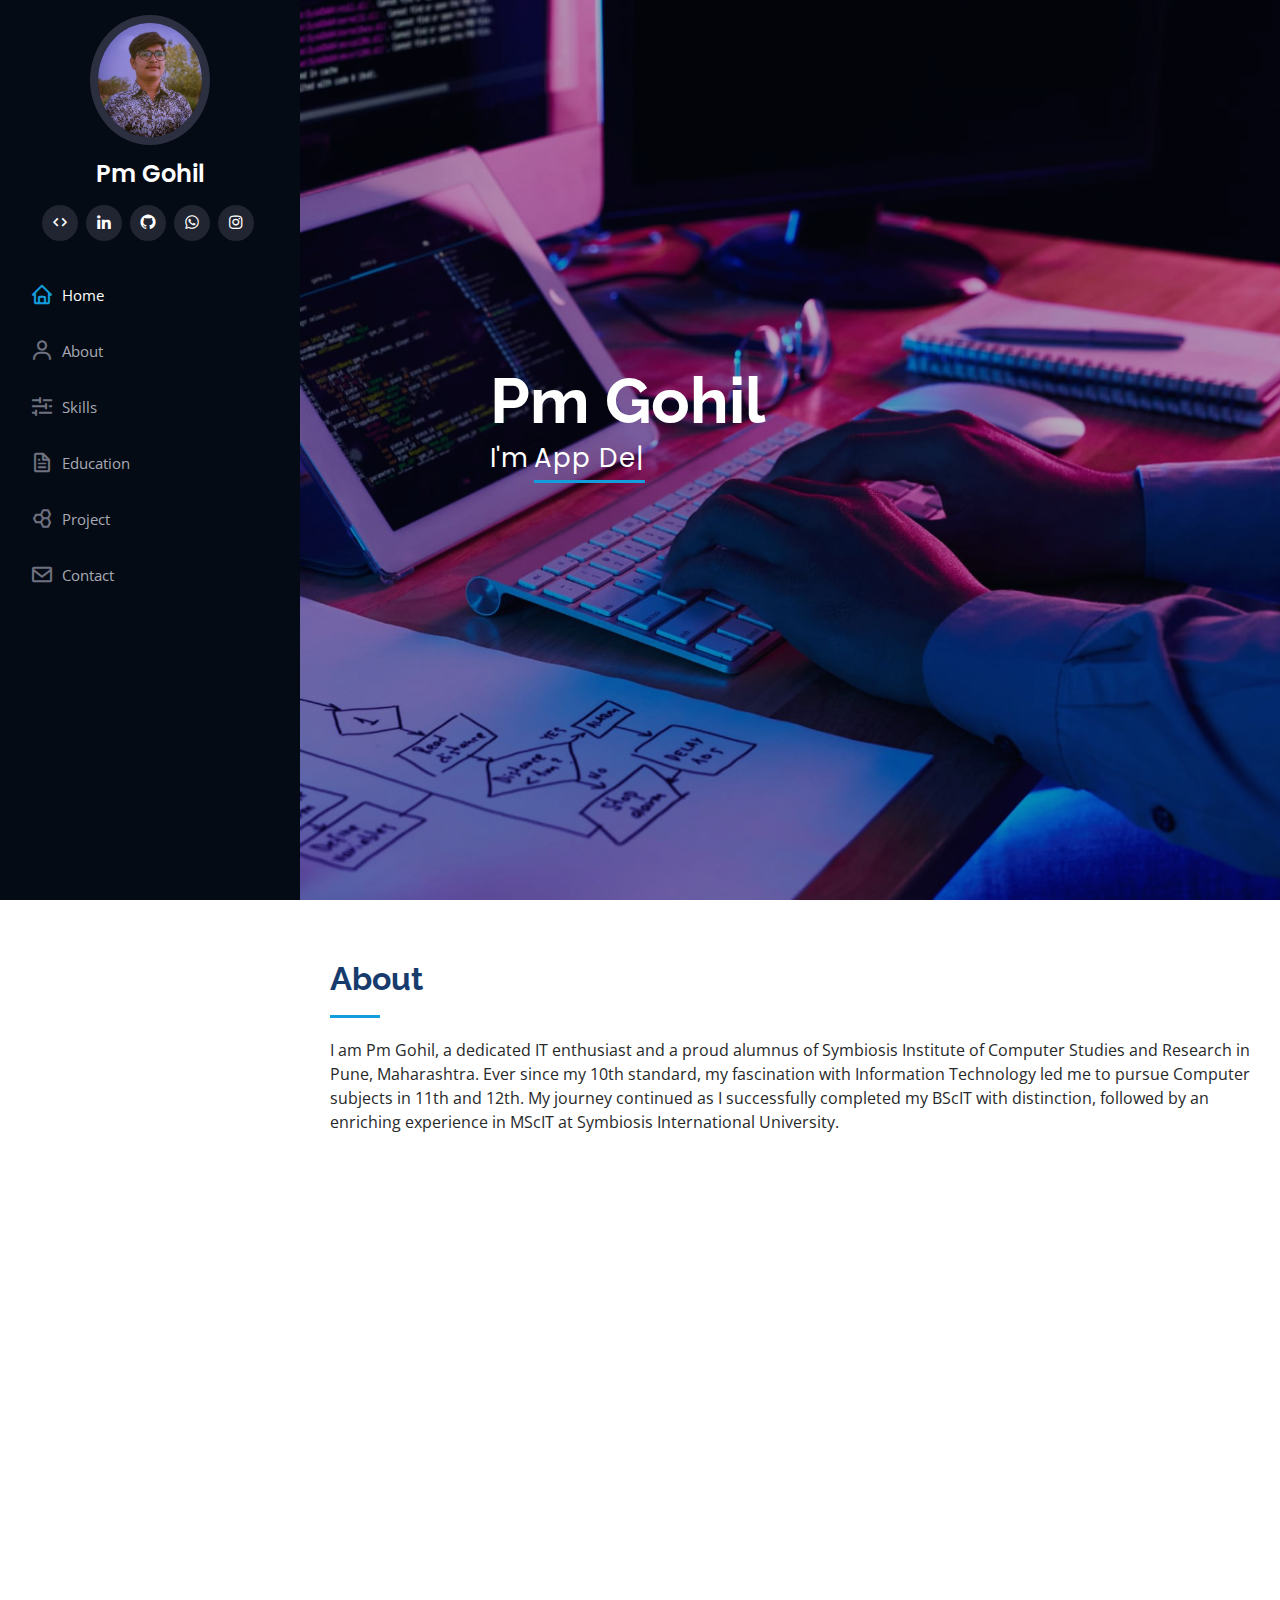
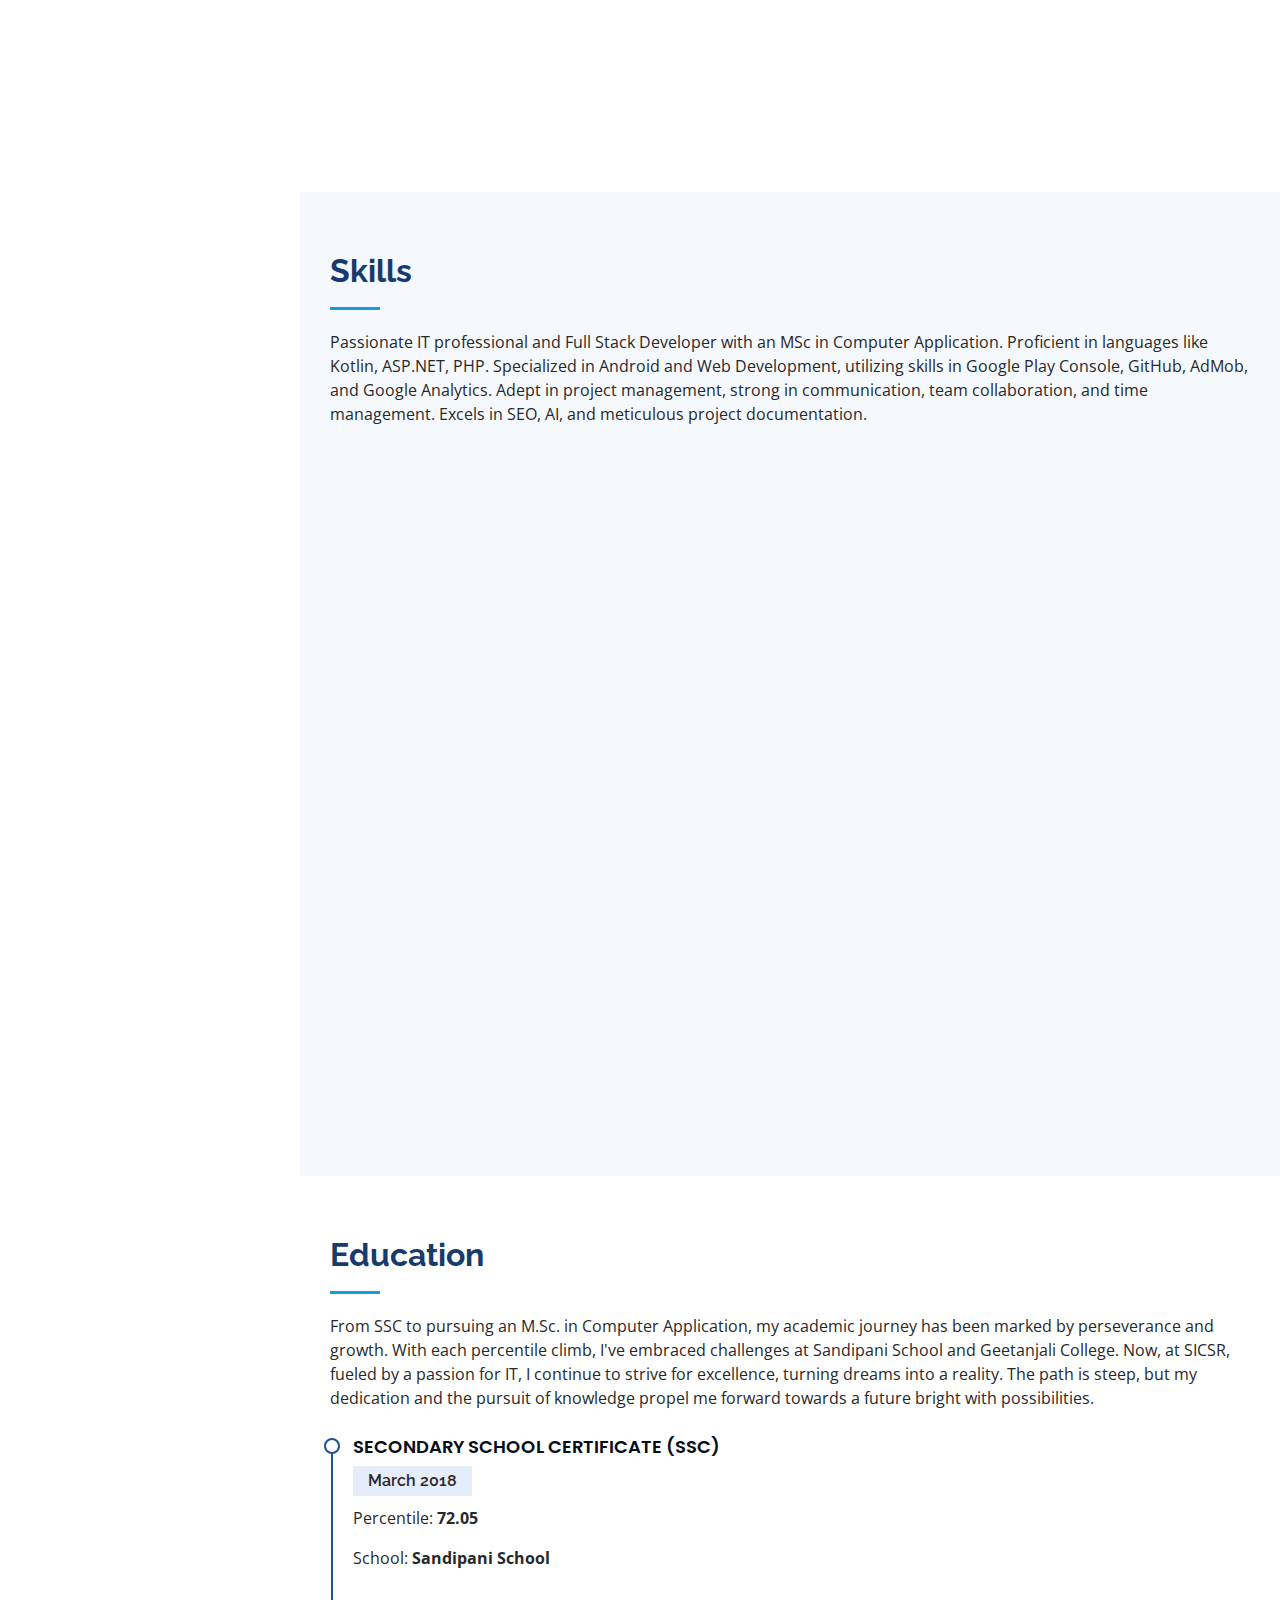
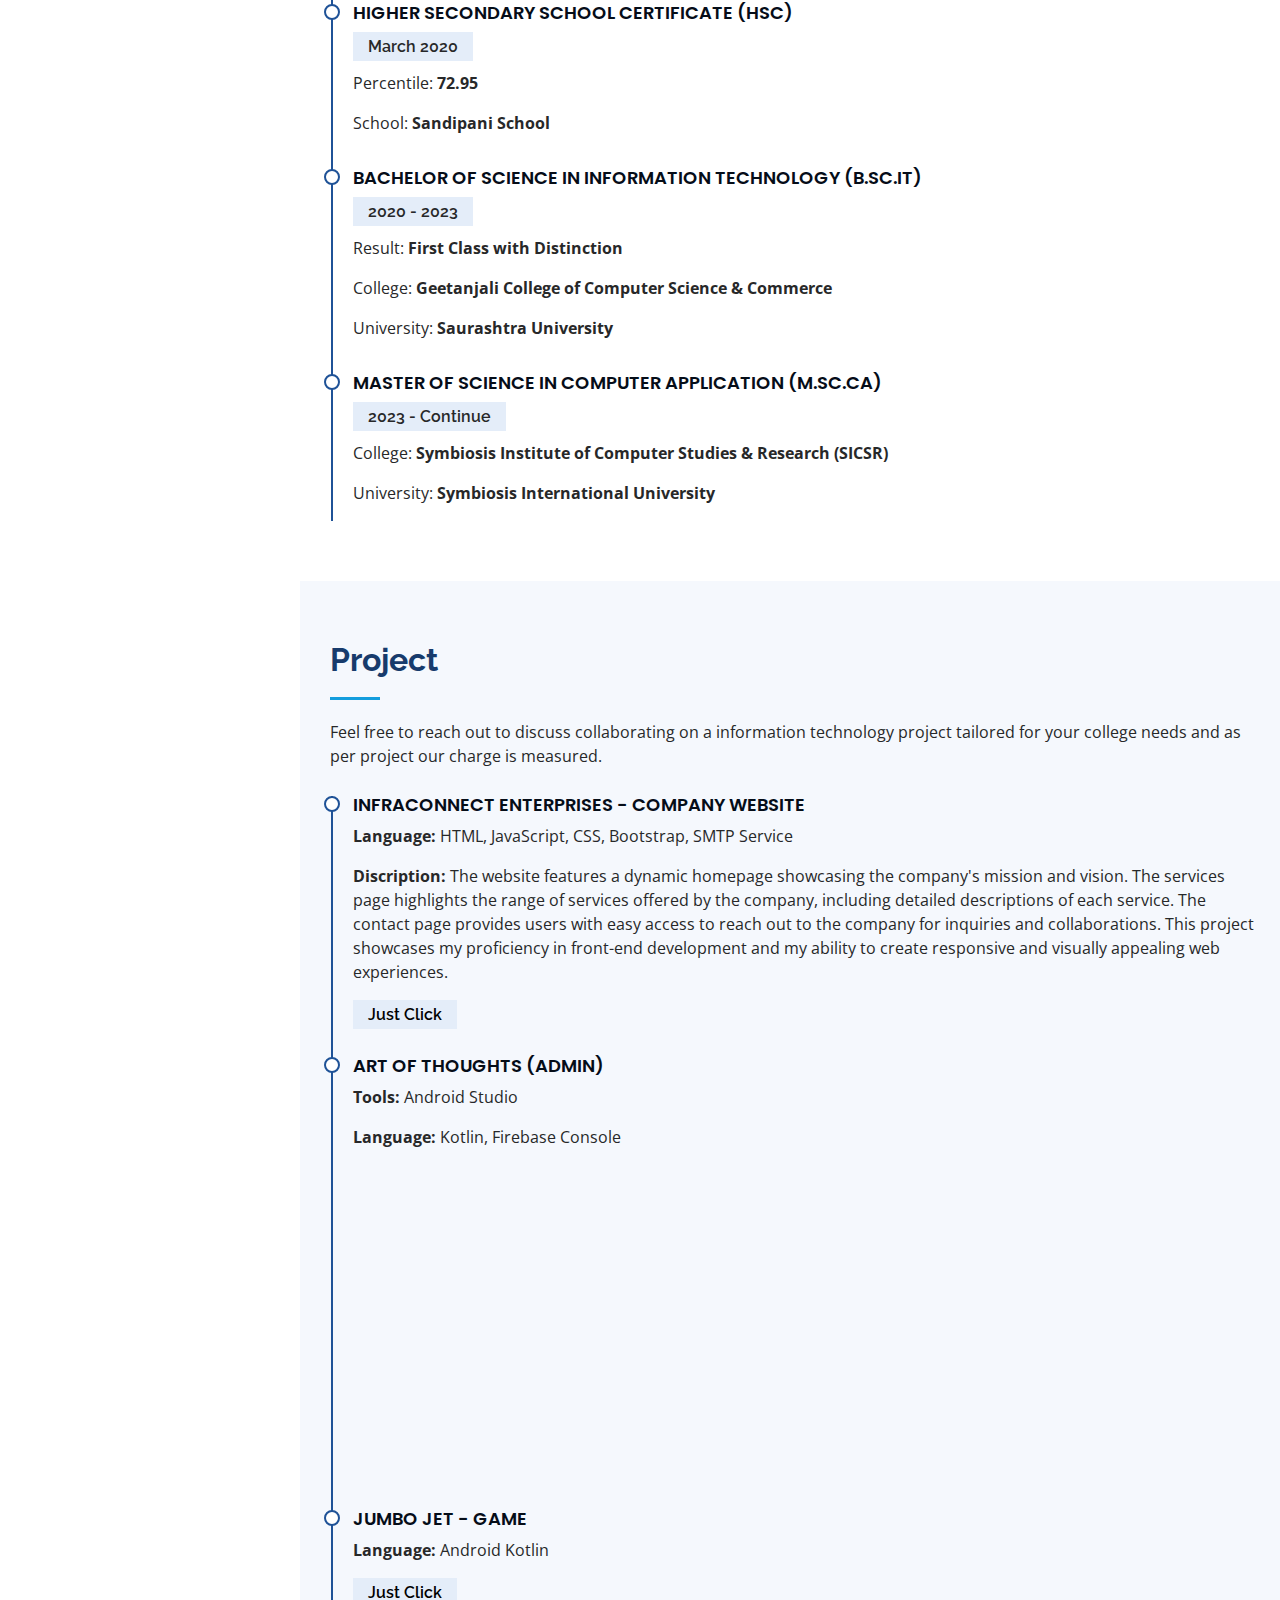
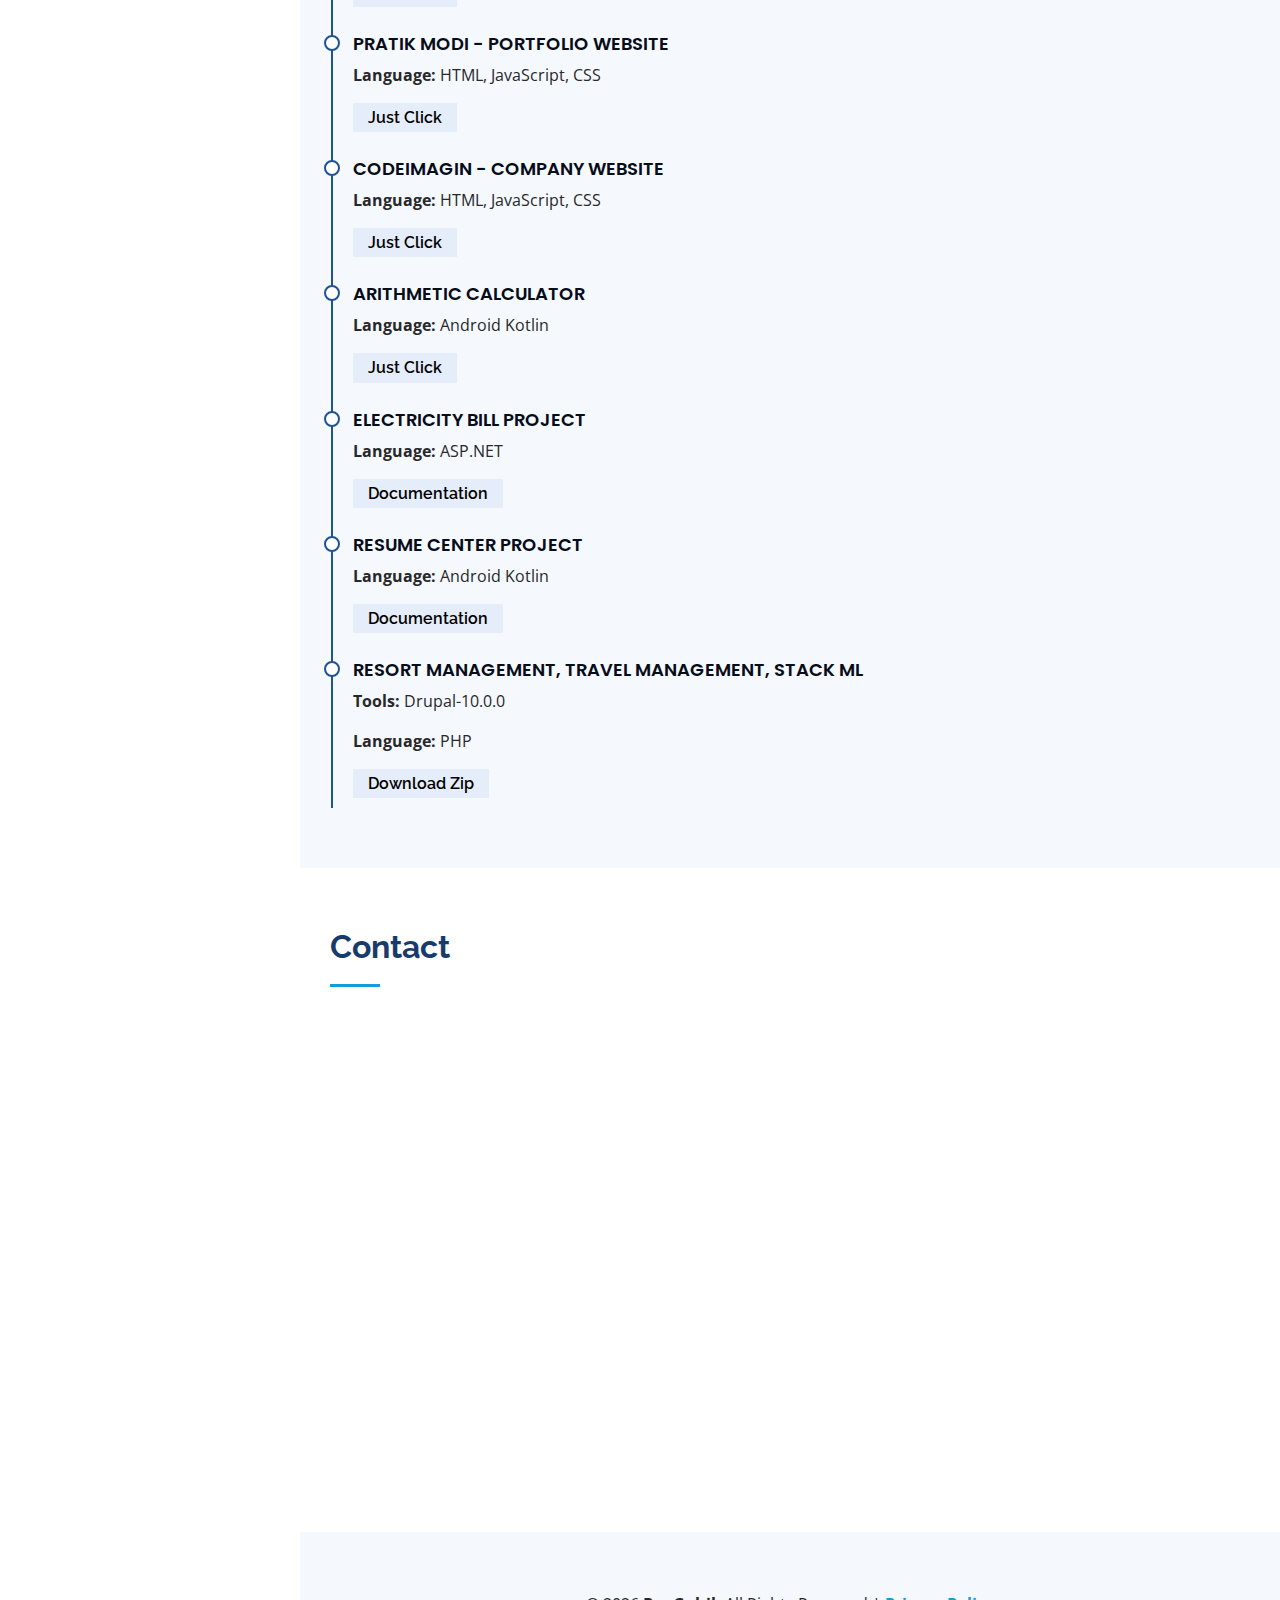
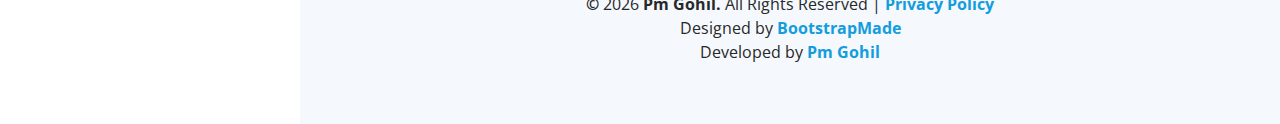
==== commit a0356212: "Update index.html" ====
--- a/pmgohil_original/index.html
+++ b/pmgohil_original/index.html
@@ -845,7 +845,7 @@
             </div>
 
           </div>
-<!--          <div class="col-lg-7 mt-5 mt-lg-0 d-flex align-items-stretch" style="padding: 0vh;">
+            <!-- <div class="col-lg-7 mt-5 mt-lg-0 d-flex align-items-stretch" style="padding: 0vh;">
               <div class="info" style="padding: 4vh;">
                 <iframe src="https://www.google.com/maps/embed?pb=!1m18!1m12!1m3!1d7385.359926068198!2d70.78679164062268!3d22.252218398734367!2m3!1f0!2f0!3f0!3m2!1i1024!2i768!4f13.1!3m3!1m2!1s0x3959ca8bad5fd57d%3A0xd83ed947319074b5!2sAmbedkar%20Nagar%2C%20Samrat%20Industrial%20Area%2C%20Rajkot%2C%20Gujarat%20360004!5e0!3m2!1sen!2sin!4v1692372682506!5m2!1sen!2sin" 
                   style="border:0; width: 100%; height: 320px;" frameborder="0" allowfullscreen=""></iframe>
@@ -881,14 +881,23 @@
           </div>
 
         </div>
-	
-
-
-        </div>
-
-      </div>
-	  
+      </div>	  
     </section><!-- End Contact Section -->
+
+    <!-- ======= Email or Google Sheet Script ======= -->
+<script>
+    
+  const scriptURL = 'https://script.google.com/macros/s/AKfycbzIxTz1GZHAChzW-nZNFO-skM02Mchc2UnclKuymMbsoQxKHr2NIDha3SZlLmhu0zl6/exec'
+  const form = document.forms['google-sheet']
+
+  form.addEventListener('submit', e => {
+    e.preventDefault()
+    fetch(scriptURL, { method: 'POST', body: new FormData(form)})
+      .then(response => showSnackbar("Your message has been sent. Thank you!"))
+      .catch(error => console.error('Error!', error.message))
+  })
+  
+</script>
 
     <!-- Google Ads-->
     <script async src="https://pagead2.googlesyndication.com/pagead/js/adsbygoogle.js?client=ca-pub-8269045129205865"
@@ -940,24 +949,11 @@
 
   <a href="#" class="back-to-top d-flex align-items-center justify-content-center"><i class="bi bi-arrow-up-short"></i></a>
 
-  <!-- ======= Email or Google Sheet Script ======= -->
-  <script>
-    
-    const scriptURL = 'https://script.google.com/macros/s/AKfycbzwUo2mt9wu8JLltyhP-9v3TdRUZxI4V8x4FopXqKVY83lsrIjCkGiyrAppsZbAj524/exec'
-    const form = document.forms['google-sheet']
   
-    form.addEventListener('submit', e => {
-      e.preventDefault()
-      fetch(scriptURL, { method: 'POST', body: new FormData(form)})
-        .then(response => showSnackbar("Your message has been sent. Thank you!"))
-        .catch(error => console.error('Error!', error.message))
-    })
-    
-  </script>
 
 
   <!-- ======= Audio Script ======= -->
-  <audio id="pm_about" controls style="display: none;">
+  <!-- <audio id="pm_about" controls style="display: none;">
 		<source type="audio/mp3" src="music/pm_about.wav"></source>
 	</audio>
   <audio id="pm_skills" controls style="display: none;">
@@ -969,7 +965,7 @@
     {
       document.getElementById("pm_about").play();
     }
-  </script>
+  </script> -->
 
 
   <!-- Vendor JS Files -->
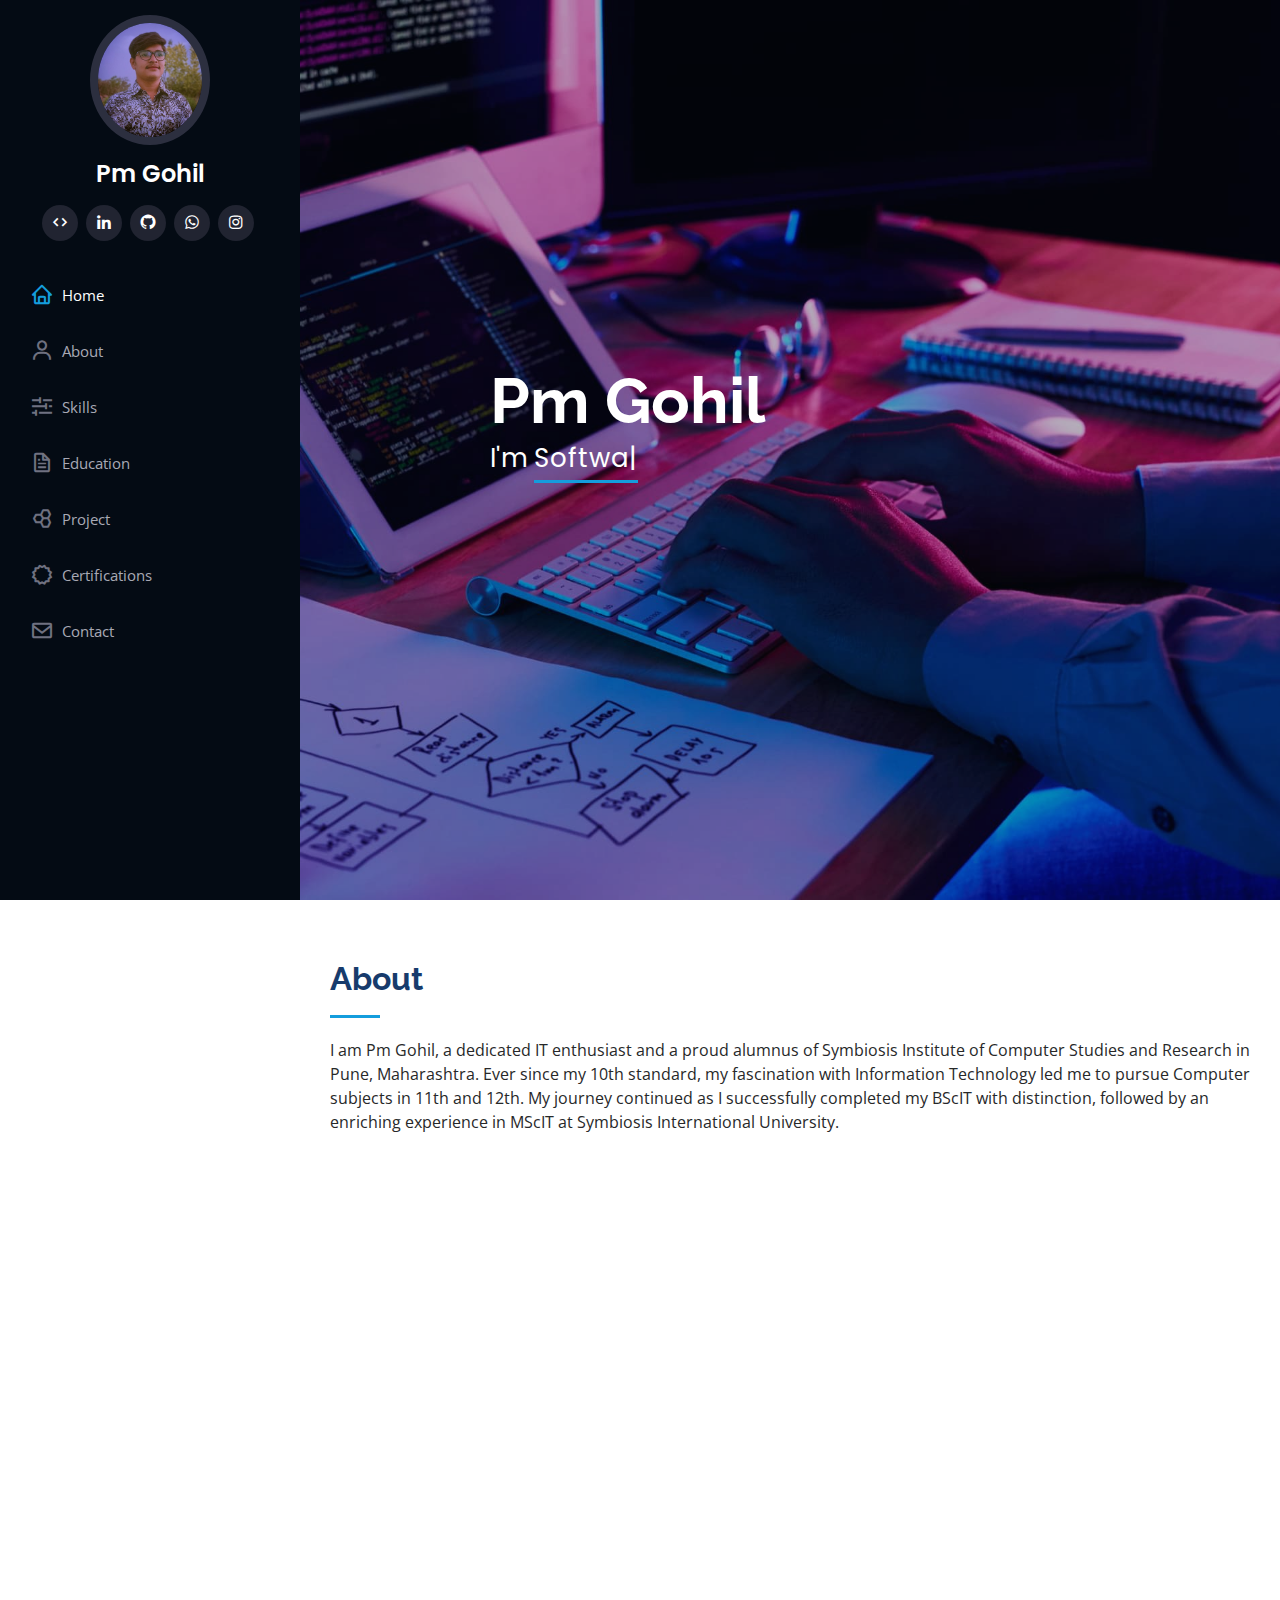
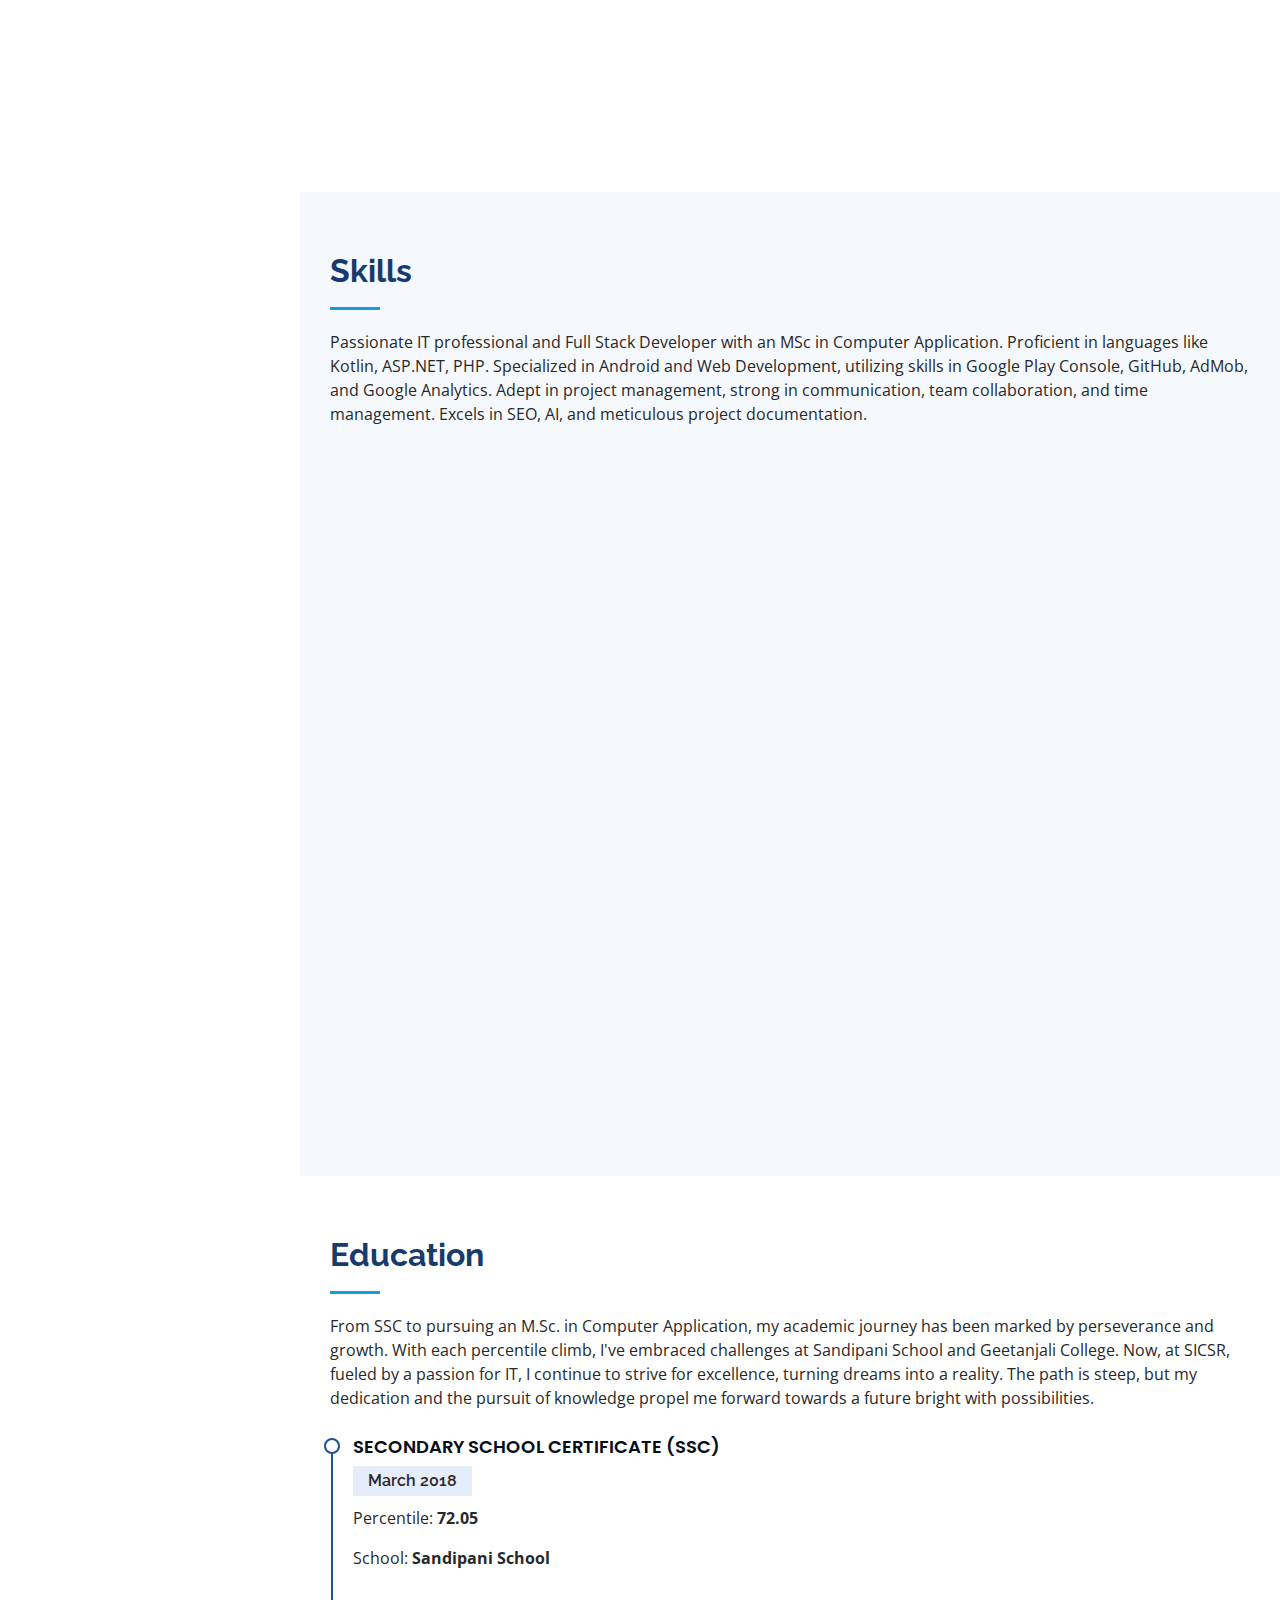
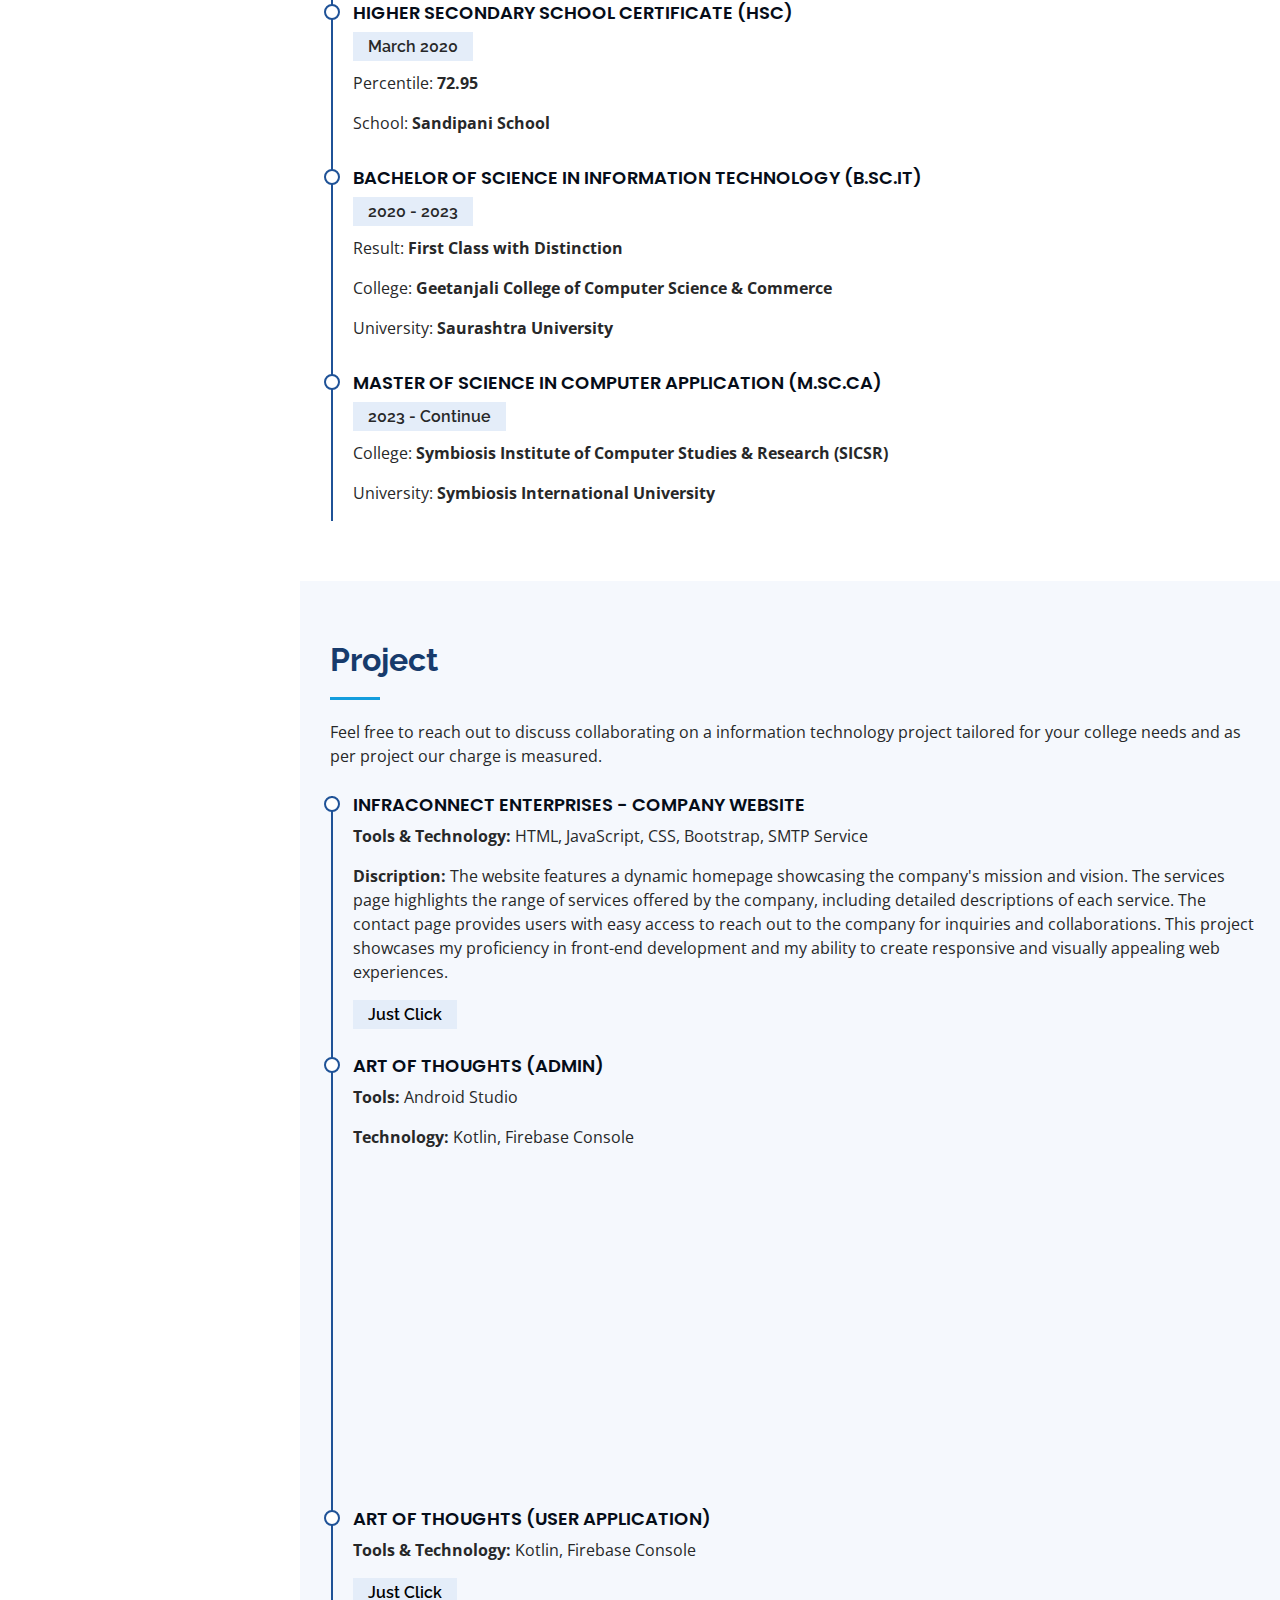
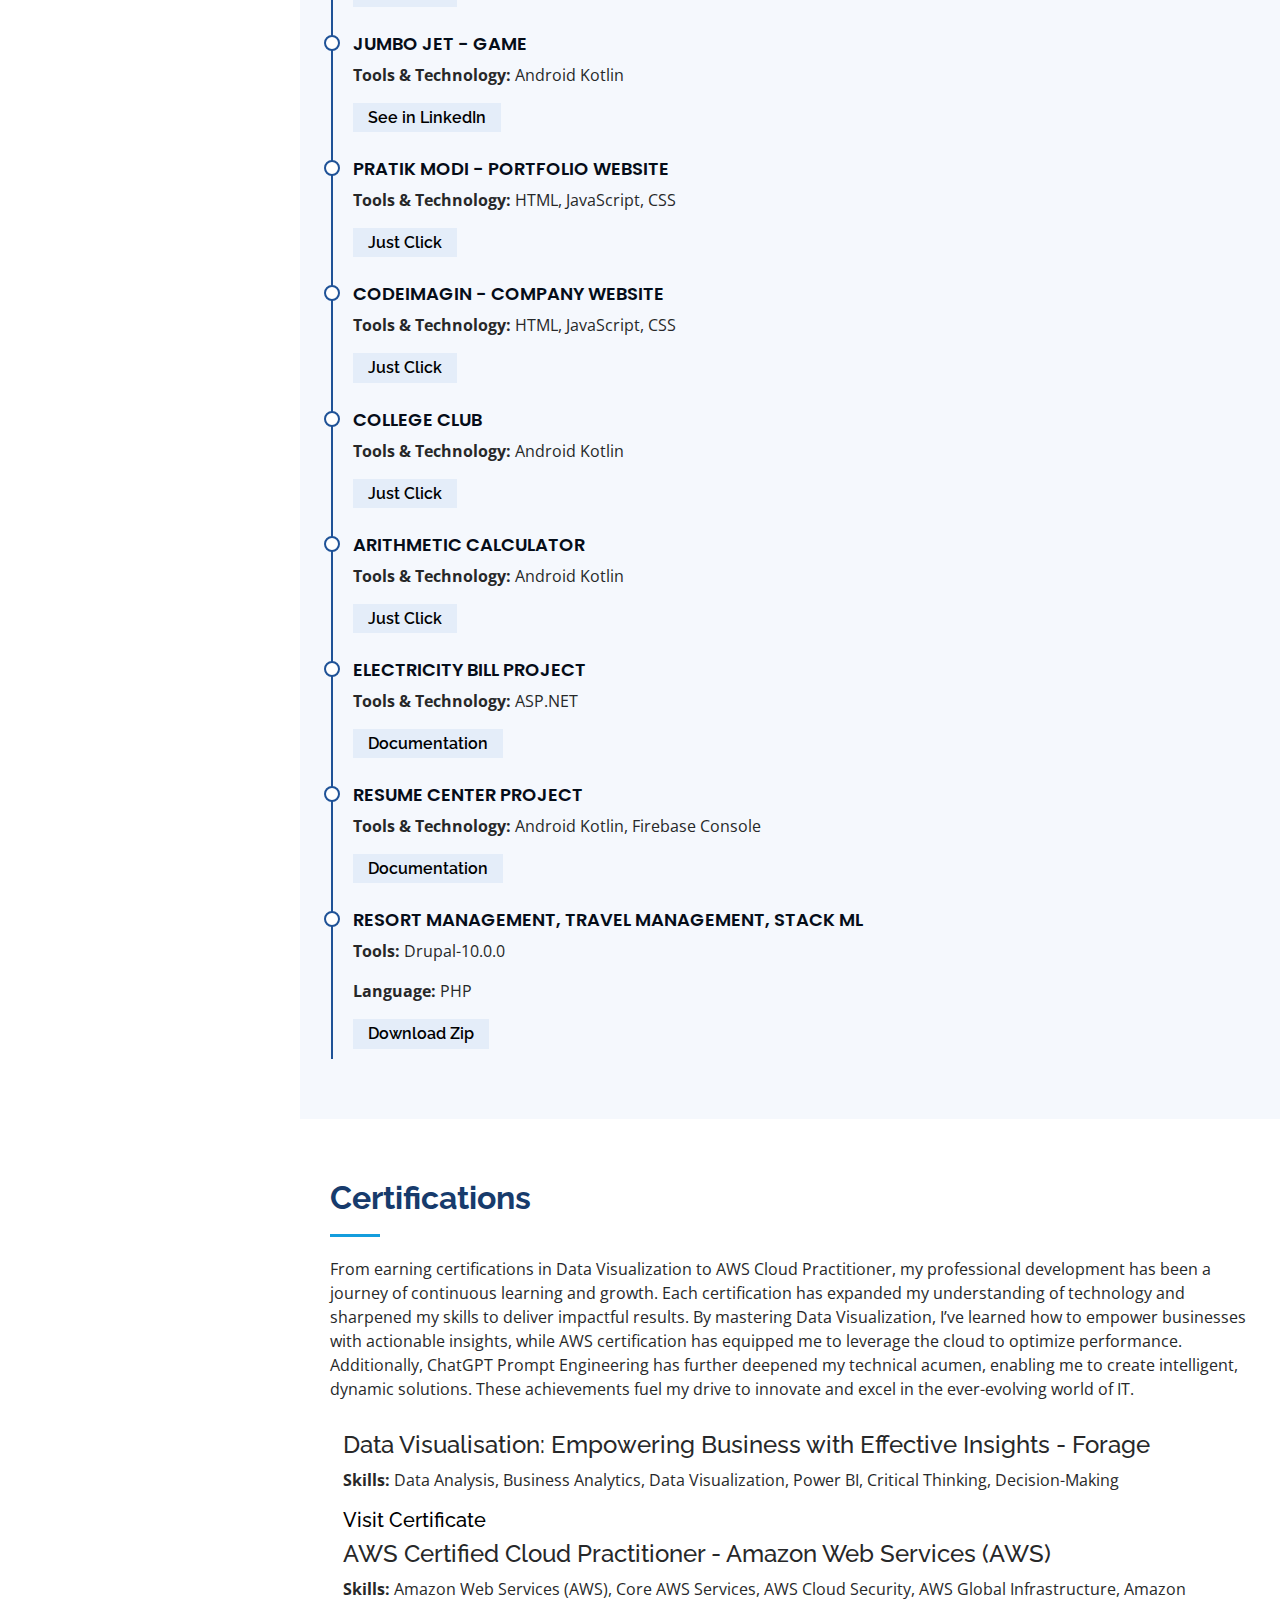
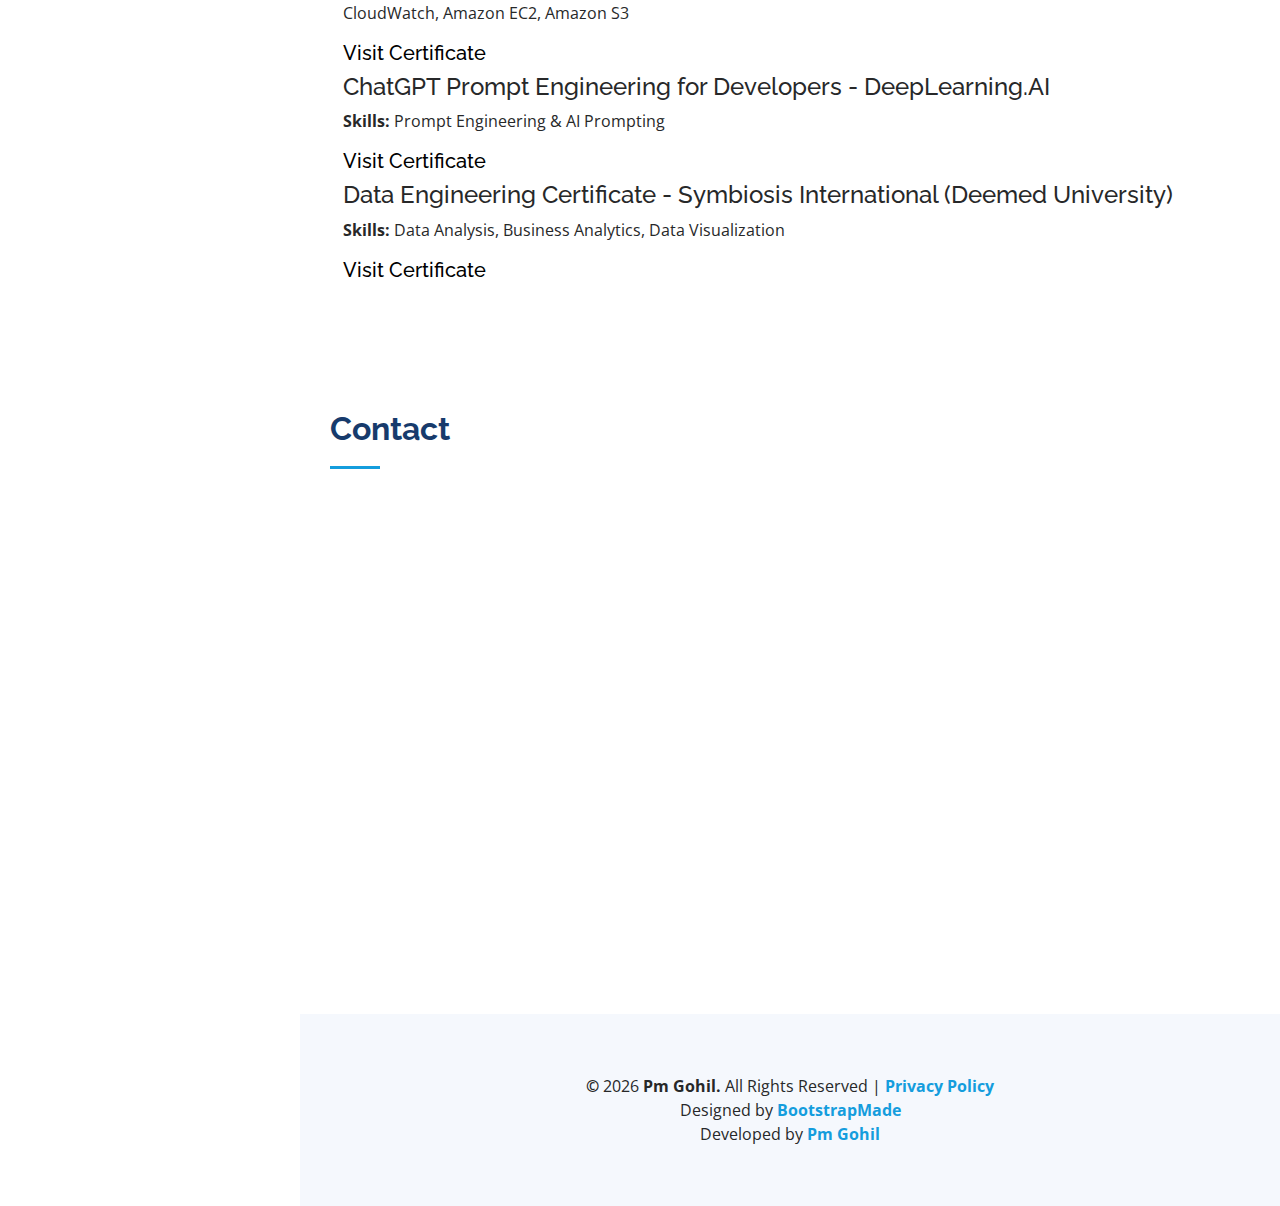
==== commit faae768d: "Update index.html" ====
--- a/pmgohil_original/index.html
+++ b/pmgohil_original/index.html
@@ -9,7 +9,7 @@
   <title>Pm Gohil</title>   
 	<meta charset="utf-8">
 	<meta name="description" content="It's Pm's web..., Explore the innovative world of Information Technology with Pm Gohil, a dedicated and passionate Full Stack Developer holding an MSc in Computer Application. From Android Development to Web Development and proficiency in languages like Python, Java, and C++, Pm brings a wealth of experience from roles at CodeImagin, Pune, and Giriraj Infotech, Rajkot. Discover a portfolio of exciting projects, showcasing adaptability, professionalism, and a commitment to excellence. Connect, collaborate, and delve into the future of IT together. #ITProfessional #FullStackDeveloper #MScIT #AndroidDevelopment #WebDevelopment #InnovationInIT">
-	<meta name="keywords" content="Pm Gohil, pm gohil, Pm, pmgohil, PMGOHIL, PmGohil, pmgohil45, pm_gohil45, Symbiosis Institute of Computer Studies and Research (SICSR), Symbiosis International University, Saurashtra University, Geetanjali College,  Full Stack Developer, MSc in Computer Application, Android Development, Web Development, IT Professional, CodeImagin, Giriraj Infotech, Python, Java, C++, HTML, CSS, Bootstrap, JavaScript, Project Management, Artificial Intelligence, Google Play Console, Innovation in IT, Team Collaboration, Project Documentation, Full Stack Developer, MSc in Computer Application, IT Professional, Android Development, Web Development, Symbiosis Institute of Computer Studies and Research, Symbiosis International University, CodeImagin, Giriraj Infotech, Python, Java, C++, HTML, CSS, Bootstrap, JavaScript, Google Play Console, Artificial Intelligence, Project Management, Time Management, Innovation in IT, GitHub, Kotlin, MySQL, JDBC, C, C++, WordPress, Google Analytics, Android, ASP.NET, CSS, AdMob, Oracle Database, Joomla!, Search Engine Optimization (SEO), C#, Core Java, PHP, GEETANJALI COLLEGE OF COMMERCE & COMPUTER SCIENCE-RAJKOTGEETANJALI COLLEGE OF COMMERCE & COMPUTER SCIENCE-RAJKOT, Saurashtra University, RajkotSaurashtra University, Rajkot, Pune, IndiaArtificial Intelligence (AI),">
+	<meta name="keywords" content="Pm Gohil, pm gohil, Pm, pmgohil, PMGOHIL, PmGohil, pmgohil45, pm_gohil45, Software Engineer, Symbiosis Institute of Computer Studies and Research (SICSR), Symbiosis International University, Saurashtra University, Geetanjali College,  Full Stack Developer, MSc in Computer Application, Android Development, Web Development, IT Professional, CodeImagin, Giriraj Infotech, Python, Java, C++, HTML, CSS, Bootstrap, JavaScript, Project Management, Artificial Intelligence, Google Play Console, Innovation in IT, Team Collaboration, Project Documentation, Full Stack Developer, MSc in Computer Application, IT Professional, Android Development, Web Development, Symbiosis Institute of Computer Studies and Research, Symbiosis International University, CodeImagin, Giriraj Infotech, Python, Java, C++, HTML, CSS, Bootstrap, JavaScript, Google Play Console, Artificial Intelligence, Project Management, Time Management, Innovation in IT, GitHub, Kotlin, MySQL, JDBC, C, C++, WordPress, Google Analytics, Android, ASP.NET, CSS, AdMob, Oracle Database, Joomla!, Search Engine Optimization (SEO), C#, Core Java, PHP, GEETANJALI COLLEGE OF COMMERCE & COMPUTER SCIENCE-RAJKOTGEETANJALI COLLEGE OF COMMERCE & COMPUTER SCIENCE-RAJKOT, Saurashtra University, RajkotSaurashtra University, Rajkot, Pune, IndiaArtificial Intelligence (AI),">
 	<meta name="author" content="Pm Gohil, pm gohil, pmgohil">
 	<meta name="viewport" content="width=device-width, initial-scale=1.0">
   <meta name="google-adsense-account" content="ca-pub-8269045129205865">
@@ -38,14 +38,6 @@
 	<link href="assets/vendor/boxicons/css/boxicons.min.css" rel="stylesheet">
 	<link href="assets/vendor/glightbox/css/glightbox.min.css" rel="stylesheet">
 	<link href="assets/vendor/swiper/swiper-bundle.min.css" rel="stylesheet">
-
-  <!-- =======================================================
-  * Template Name: iPortfolio
-  * Updated: Jul 27 2023 with Bootstrap v5.3.1
-  * Template URL: https://bootstrapmade.com/iportfolio-bootstrap-portfolio-websites-template/
-  * Author: BootstrapMade.com
-  * License: https://bootstrapmade.com/license/
-  ======================================================== -->
   
 	<!-- Template Main CSS File -->
 	<link href="assets/css/style.css" rel="stylesheet">
@@ -196,6 +188,7 @@
 		      <li><a href="#skills" class="nav-link scrollto"><i class="bx bx-slider"></i> <span>Skills</span></a></li>
           <li><a href="#education" class="nav-link scrollto"><i class="bx bx-file"></i> <span>Education</span></a></li>
 		      <li><a href="#project" class="nav-link scrollto"><i class="bx bx-hive"></i> <span>Project</span></a></li>
+		      <li><a href="#certifications" class="nav-link scrollto"><i class="bx bx-certification"></i> <span>Certifications</span></a></li>
 <!--
 		      <li><a href="#portfolio" class="nav-link scrollto"><i class="bx bx-book-content"></i> <span>Portfolio</span></a></li>
           <li><a href="#services" class="nav-link scrollto"><i class="bx bx-server"></i> <span>Services</span></a></li>
@@ -210,7 +203,7 @@
   <section id="hero" class="d-flex flex-column justify-content-center align-items-center">
     <div class="hero-container" data-aos="fade-in">
       <h1>Pm Gohil</h1>
-      <p>I'm <span class="typed" data-typed-items="App Developer, Web Developer, Content Creater"></span></p>
+      <p>I'm <span class="typed" data-typed-items="Software Engineer, Prompt Engineer"></span></p>
     </div>
   </section><!-- End Hero -->
 
@@ -230,7 +223,7 @@
             <img src="assets/img/resume-img.jpg" class="img-fluid" alt="Pm Gohil">
           </div>
           <div class="col-lg-8 pt-4 pt-lg-0 content" data-aos="fade-left">
-            <h3>App Developer &amp; Web Developer</h3>
+            <h3>Software Engineer</h3>
             <p class="fst-italic">
 			        Currently, I am thriving as a Full Stack Developer at CodeImagin, Pune, where I actively contribute to exciting projects that challenge and elevate my skills. My professional journey also includes a role as an Android Developer at Giriraj Infotech, Rajkot, Gujarat.
             </p>
@@ -755,47 +748,57 @@
         <div class="row" style="margin-left: 1px;">
           <div class="project-item">
             <h4>InfraConnect Enterprises - Company Website</h4>
-            <p><strong>Language: </strong>HTML, JavaScript, CSS, Bootstrap, SMTP Service</p>
+            <p><strong>Tools &amp; Technology: </strong>HTML, JavaScript, CSS, Bootstrap, SMTP Service</p>
             <p><strong>Discription: </strong>The website features a dynamic homepage showcasing the company's mission and vision. The services page highlights the range of services offered by the company, including detailed descriptions of each service. The contact page provides users with easy access to reach out to the company for inquiries and collaborations. This project showcases my proficiency in front-end development and my ability to create responsive and visually appealing web experiences.</p>
             <a href="https://infraconnectenterprises.com/" target="_blank" style="color:#000000;"><h5>Just Click</h5></a>
           </div>
           <div class="project-item">
             <h4>Art of Thoughts (Admin)</h4>
             <p><strong>Tools: </strong>Android Studio</p>
-            <p><strong>Language: </strong>Kotlin, Firebase Console</p>
+            <p><strong>Technology: </strong>Kotlin, Firebase Console</p>
             <div class="video-container">
               <iframe src="https://www.youtube.com/embed/Re6BbtLkjdI?si=wlvDQz2xHOUMrwyP" title="Art of Thoughts (Admin) Android App Developed by Pm Gohil" frameborder="0" allow="accelerometer; autoplay; clipboard-write; encrypted-media; gyroscope; picture-in-picture; web-share" allowfullscreen></iframe>
             </div>
           <!--<a href="https://play.google.com/store/apps/details?id=com.tbegames.and.top_speed_drag_" target="_blank" style="color:#000000;"><h5>Just Click</h5></a>-->
           </div>
           <div class="project-item">
+            <h4>Art of Thoughts (User Application)</h4>
+            <p><strong>Tools &amp; Technology: </strong>Kotlin, Firebase Console</p>
+            <a href="https://play.google.com/store/apps/details?id=com.pmgohil.thoughts" target="_blank" style="color:#000000;"><h5>Just Click</h5></a>
+          </div>
+          <div class="project-item">
             <h4>Jumbo Jet - Game</h4>
-            <p><strong>Language: </strong>Android Kotlin</p>
-            <a href="https://play.google.com/store/apps/details?id=com.tbegames.and.top_speed_drag_" target="_blank" style="color:#000000;"><h5>Just Click</h5></a>
+            <p><strong>Tools &amp; Technology: </strong>Android Kotlin</p>
+            <a href="https://www.linkedin.com/in/pmgohil45/details/projects/" target="_blank" style="color:#000000;"><h5>See in LinkedIn</h5></a>
           </div>
           <div class="project-item">
             <h4>Pratik Modi - Portfolio Website</h4>
-            <p><strong>Language: </strong>HTML, JavaScript, CSS</p>
+            <p><strong>Tools &amp; Technology: </strong>HTML, JavaScript, CSS</p>
             <a href="https://pratikmodi.site/" target="_blank" style="color:#000000;"><h5>Just Click</h5></a>
           </div>
           <div class="project-item">
             <h4>CodeImagin - Company Website</h4>
-            <p><strong>Language: </strong>HTML, JavaScript, CSS</p>
+            <p><strong>Tools &amp; Technology: </strong>HTML, JavaScript, CSS</p>
             <a href="https://CodeImagin.com/" target="_blank" style="color:#000000;"><h5>Just Click</h5></a>
+          </div>
+          <div class="project-item">
+            <h4>College Club</h4>
+            <p><strong>Tools &amp; Technology: </strong>Android Kotlin</p>
+            <a href="https://play.google.com/store/apps/details?id=com.pm.collegeclub" target="_blank" style="color:#000000;"><h5>Just Click</h5></a>
           </div>
           <div class="project-item">
             <h4>Arithmetic Calculator</h4>
-            <p><strong>Language: </strong>Android Kotlin</p>
+            <p><strong>Tools &amp; Technology: </strong>Android Kotlin</p>
             <a href="https://github.com/pmgohil45/Active-Projects/tree/main" target="_blank" style="color:#000000;"><h5>Just Click</h5></a>
           </div>
           <div class="project-item">
               <h4>Electricity Bill Project</h4>
-			        <p><strong>Language: </strong>ASP.NET</p>
+			        <p><strong>Tools &amp; Technology: </strong>ASP.NET</p>
               <a href="https://drive.google.com/file/d/1rMyCmAWNBihCEpprD_dFeXQkprkYy0Mj/view?usp=drive_link" target="_blank" style="color:#000000;"><h5>Documentation</h5></a>
           </div>
 			    <div class="project-item">
               <h4>Resume Center Project</h4>
-      			  <p><strong>Language: </strong>Android Kotlin</p>
+      			  <p><strong>Tools &amp; Technology: </strong>Android Kotlin, Firebase Console</p>
               <a href="https://drive.google.com/file/d/1e45bODXWZwvpapM3iJR7YUSy9TedaW_W/view?usp=drive_link" target="_blank" style="color:#000000;"><h5>Documentation</h5></a>
           </div>
 			    <div class="project-item">
@@ -807,10 +810,42 @@
         </div>
           
       </div>
-    </section>
+  </section><!-- End Project Section -->
 	
-	<!-- End Project Section -->
-	
+  <!-- ======= Certifications Section ======= -->
+  <section id="certifications" class="certifications">
+    <div class="container">
+  
+      <div class="section-title">
+        <h2>Certifications</h2>
+        <p>From earning certifications in Data Visualization to AWS Cloud Practitioner, my professional development has been a journey of continuous learning and growth. Each certification has expanded my understanding of technology and sharpened my skills to deliver impactful results. By mastering Data Visualization, I’ve learned how to empower businesses with actionable insights, while AWS certification has equipped me to leverage the cloud to optimize performance. Additionally, ChatGPT Prompt Engineering has further deepened my technical acumen, enabling me to create intelligent, dynamic solutions. These achievements fuel my drive to innovate and excel in the ever-evolving world of IT.</p>
+      </div>
+  
+      <div class="row" style="margin-left: 1px;">
+        <div class="certifications-item">
+          <h4>Data Visualisation: Empowering Business with Effective Insights - Forage</h4>
+          <p><strong>Skills: </strong>Data Analysis, Business Analytics, Data Visualization, Power BI, Critical Thinking, Decision-Making</p>
+          <a href="https://drive.google.com/file/d/1sR29EgcYaxaVEfjD1Ux1v3f5j2mvEjP5/view?usp=sharing" target="_blank" style="color:#000000;"><h5>Visit Certificate</h5></a>
+        </div>
+        <div class="certifications-item">
+          <h4>AWS Certified Cloud Practitioner - Amazon Web Services (AWS)</h4>
+          <p><strong>Skills: </strong>Amazon Web Services (AWS), Core AWS Services, AWS Cloud Security, AWS Global Infrastructure, Amazon CloudWatch, Amazon EC2, Amazon S3</p>
+          <a href="https://drive.google.com/file/d/1jX_OBEtBarDQxbgTJw7n8nJ8NAXG8jkz/view?usp=sharing, https://drive.google.com/file/d/1sR29EgcYaxaVEfjD1Ux1v3f5j2mvEjP5/view?usp=sharing" target="_blank" style="color:#000000;"><h5>Visit Certificate</h5></a>
+        </div>
+        <div class="certifications-item">
+          <h4>ChatGPT Prompt Engineering for Developers - DeepLearning.AI</h4>
+          <p><strong>Skills: </strong>Prompt Engineering &amp; AI Prompting</p>
+          <a href="https://drive.google.com/file/d/1r1Yw8nbMVbYM7eQFR7mq4_1vexD1bXKP/view?usp=sharing" target="_blank" style="color:#000000;"><h5>Visit Certificate</h5></a>
+        </div>
+        <div class="certifications-item">
+          <h4>Data Engineering Certificate - Symbiosis International (Deemed University)</h4>
+          <p><strong>Skills: </strong>Data Analysis, Business Analytics, Data Visualization</p>
+          <a href="https://drive.google.com/file/d/1hxeQeWc3_AioIQBj2lGZ03CfV_UNIBar/view?usp=sharing" target="_blank" style="color:#000000;"><h5>Visit Certificate</h5></a>
+        </div>
+      </div>
+    </section><!-- End Resume Section -->
+  
+
   <!-- ======= Contact Section ======= -->
     <section id="contact" class="contact">
       <div class="container">
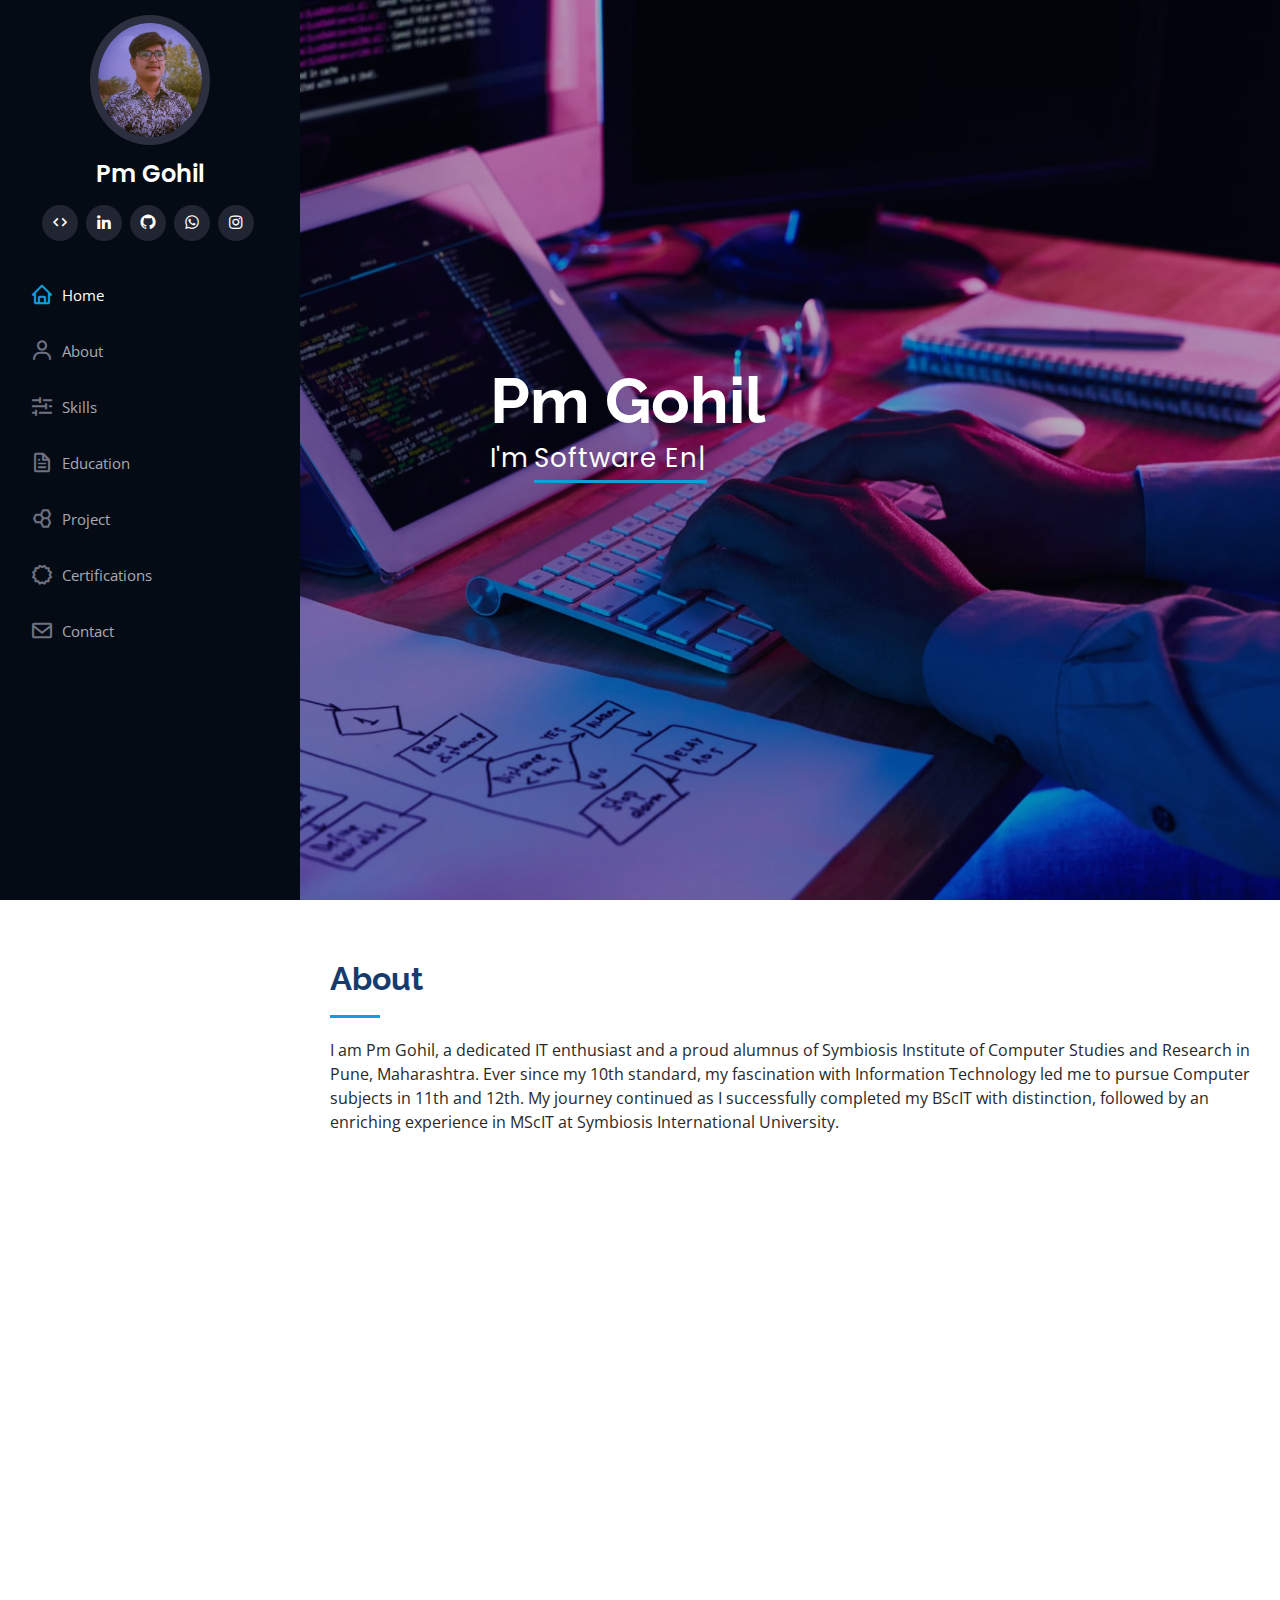
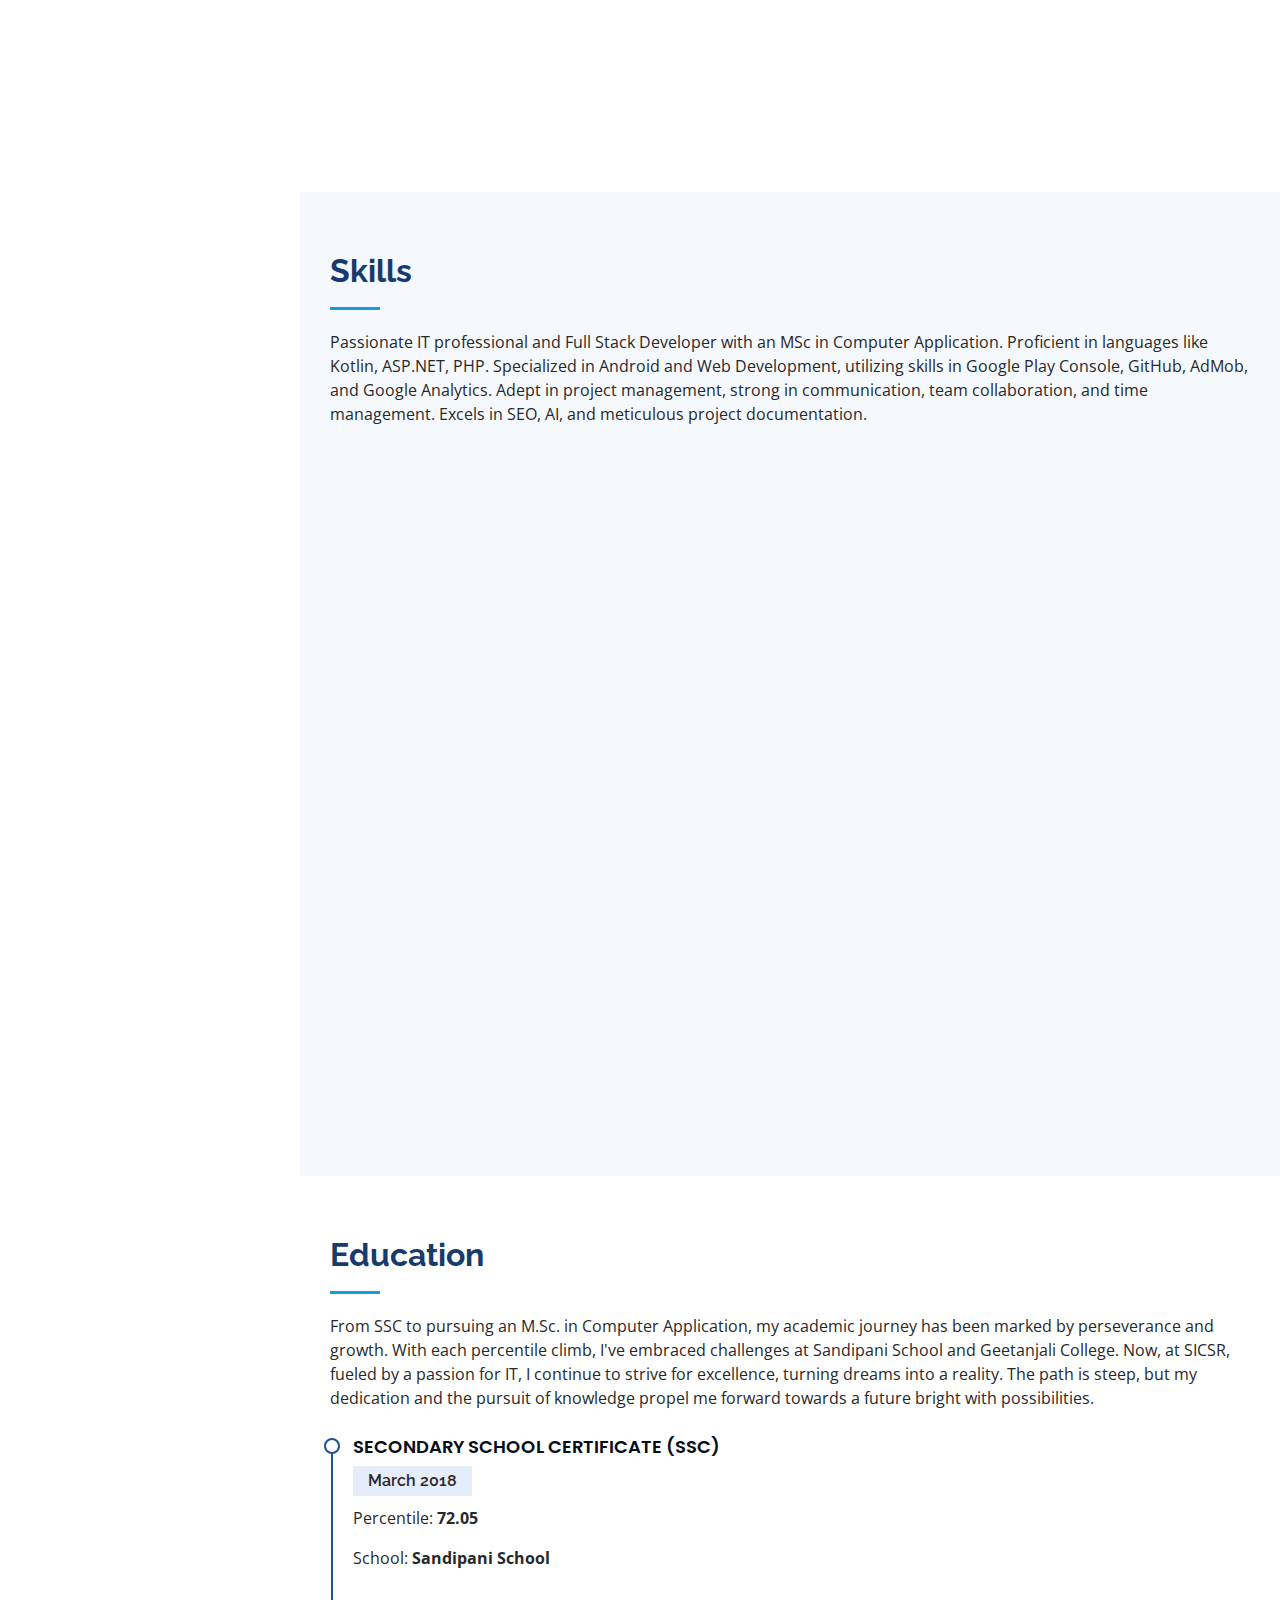
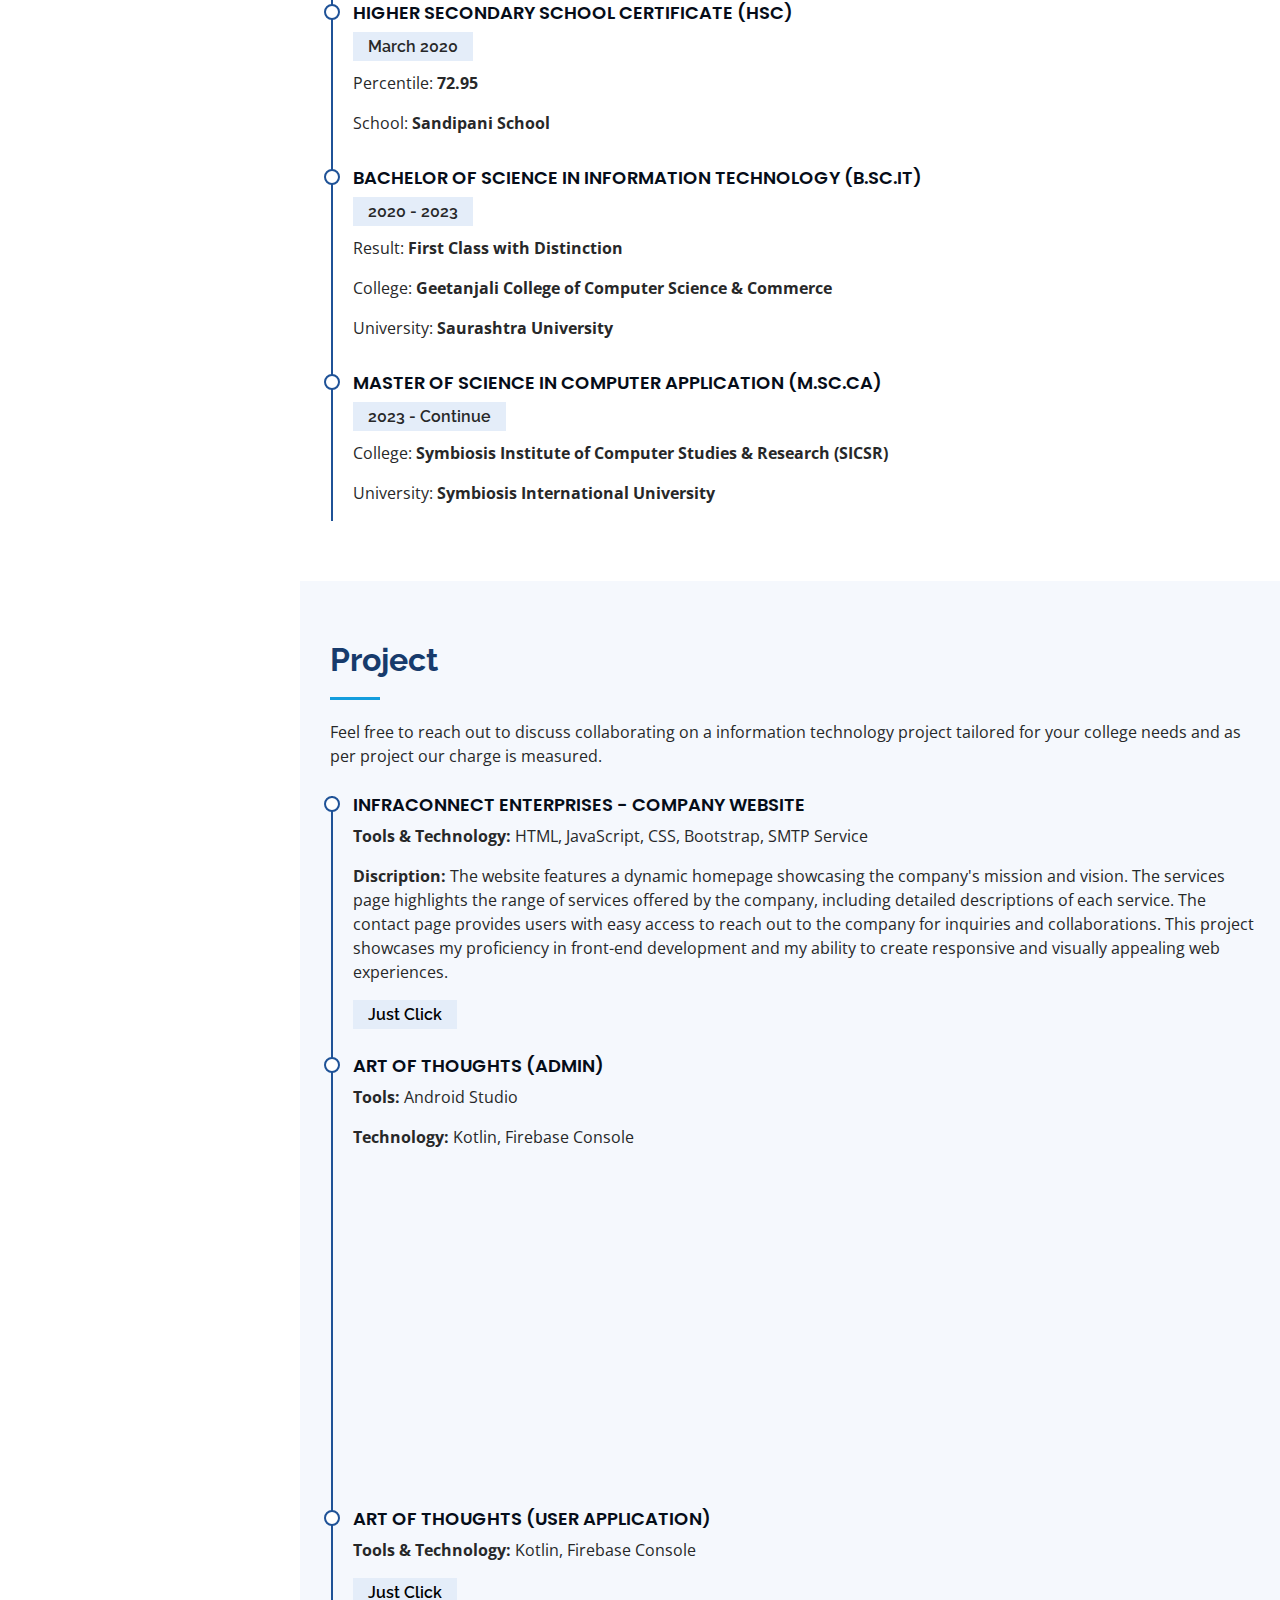
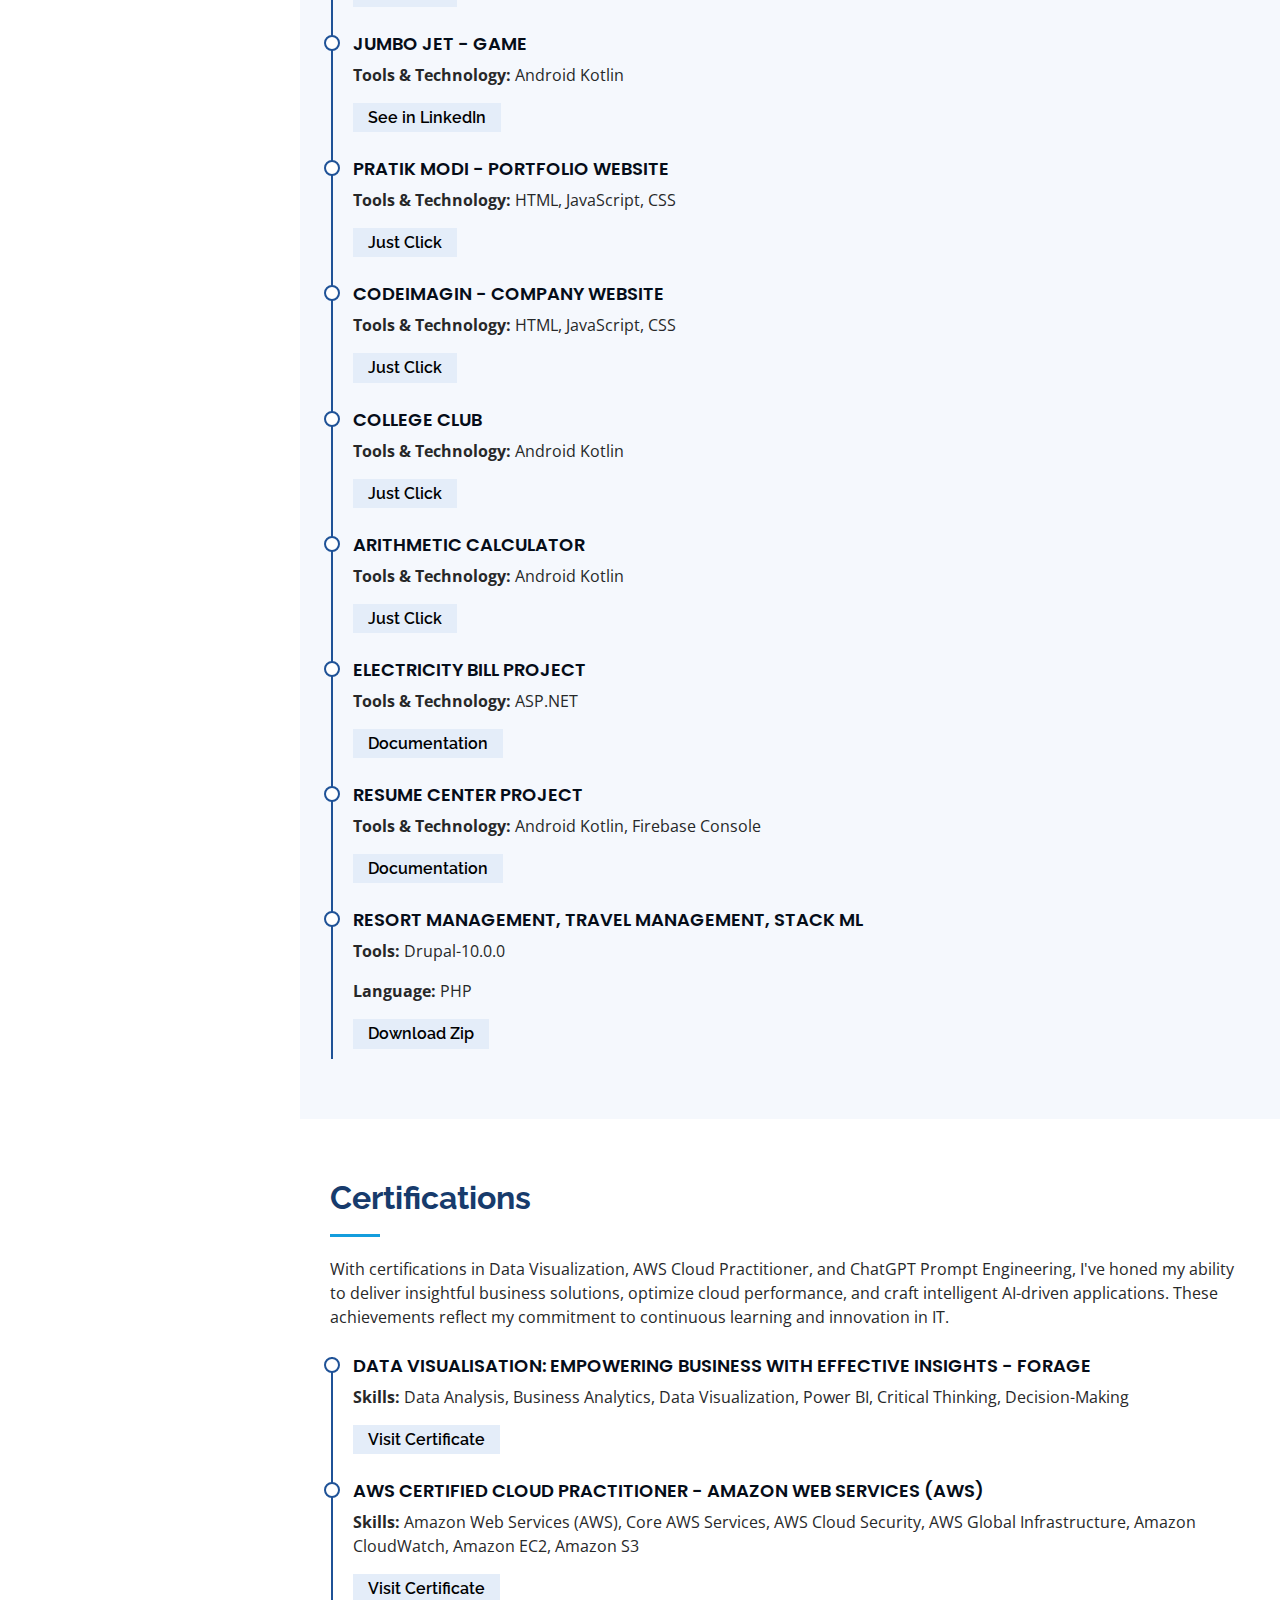
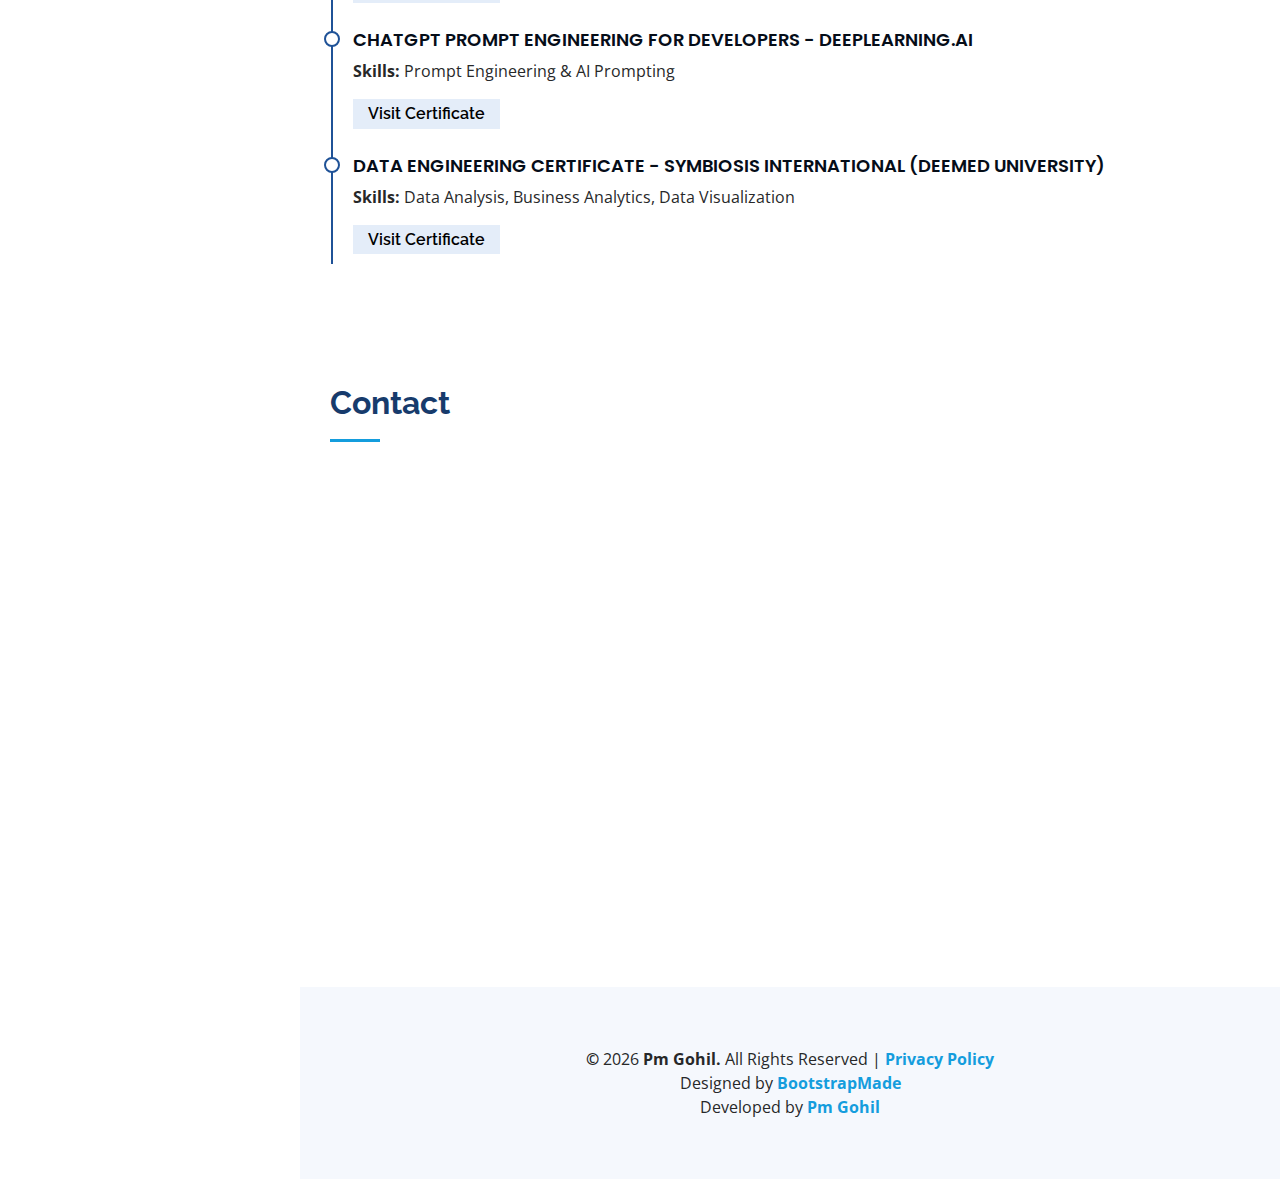
==== commit 01ccff97: "Update index.html" ====
--- a/pmgohil_original/index.html
+++ b/pmgohil_original/index.html
@@ -818,7 +818,7 @@
   
       <div class="section-title">
         <h2>Certifications</h2>
-        <p>From earning certifications in Data Visualization to AWS Cloud Practitioner, my professional development has been a journey of continuous learning and growth. Each certification has expanded my understanding of technology and sharpened my skills to deliver impactful results. By mastering Data Visualization, I’ve learned how to empower businesses with actionable insights, while AWS certification has equipped me to leverage the cloud to optimize performance. Additionally, ChatGPT Prompt Engineering has further deepened my technical acumen, enabling me to create intelligent, dynamic solutions. These achievements fuel my drive to innovate and excel in the ever-evolving world of IT.</p>
+        <p>With certifications in Data Visualization, AWS Cloud Practitioner, and ChatGPT Prompt Engineering, I've honed my ability to deliver insightful business solutions, optimize cloud performance, and craft intelligent AI-driven applications. These achievements reflect my commitment to continuous learning and innovation in IT.</p>
       </div>
   
       <div class="row" style="margin-left: 1px;">
--- a/pmgohil_original/assets/css/style.css
+++ b/pmgohil_original/assets/css/style.css
@@ -517,6 +517,67 @@
   top: 0;
   background: #fff;
   border: 2px solid #1f5297;
+} 
+
+/*--------------------------------------------------------------
+# Certifications
+--------------------------------------------------------------*/
+.certifications .certifications-title {
+  font-size: 26px;
+  font-weight: 700;
+  margin-top: 20px;
+  margin-bottom: 20px;
+  color: #050d18;
+}
+
+.certifications .certifications-item {
+  padding: 0 0 20px 20px;
+  margin-top: -2px;
+  border-left: 2px solid #1f5297;
+  position: relative;
+}
+
+.certifications .certifications-item h4 {
+  line-height: 18px;
+  font-size: 18px;
+  font-weight: 600;
+  text-transform: uppercase;
+  font-family: "Poppins", sans-serif;
+  color: #050d18;
+  margin-bottom: 10px;
+}
+
+.certifications .certifications-item h5 {
+  font-size: 16px;
+  background: #e4edf9;
+  padding: 5px 15px;
+  display: inline-block;
+  font-weight: 600;
+  margin-bottom: 10px;
+}
+
+.certifications .certifications-item ul {
+  padding-left: 20px;
+}
+
+.certifications .certifications-item ul li {
+  padding-bottom: 10px;
+}
+
+.certifications .certifications-item:last-child {
+  padding-bottom: 0;
+}
+
+.certifications .certifications-item::before {
+  content: "";
+  position: absolute;
+  width: 16px;
+  height: 16px;
+  border-radius: 50px;
+  left: -9px;
+  top: 0;
+  background: #fff;
+  border: 2px solid #1f5297;
 }
 
 /*--------------------------------------------------------------
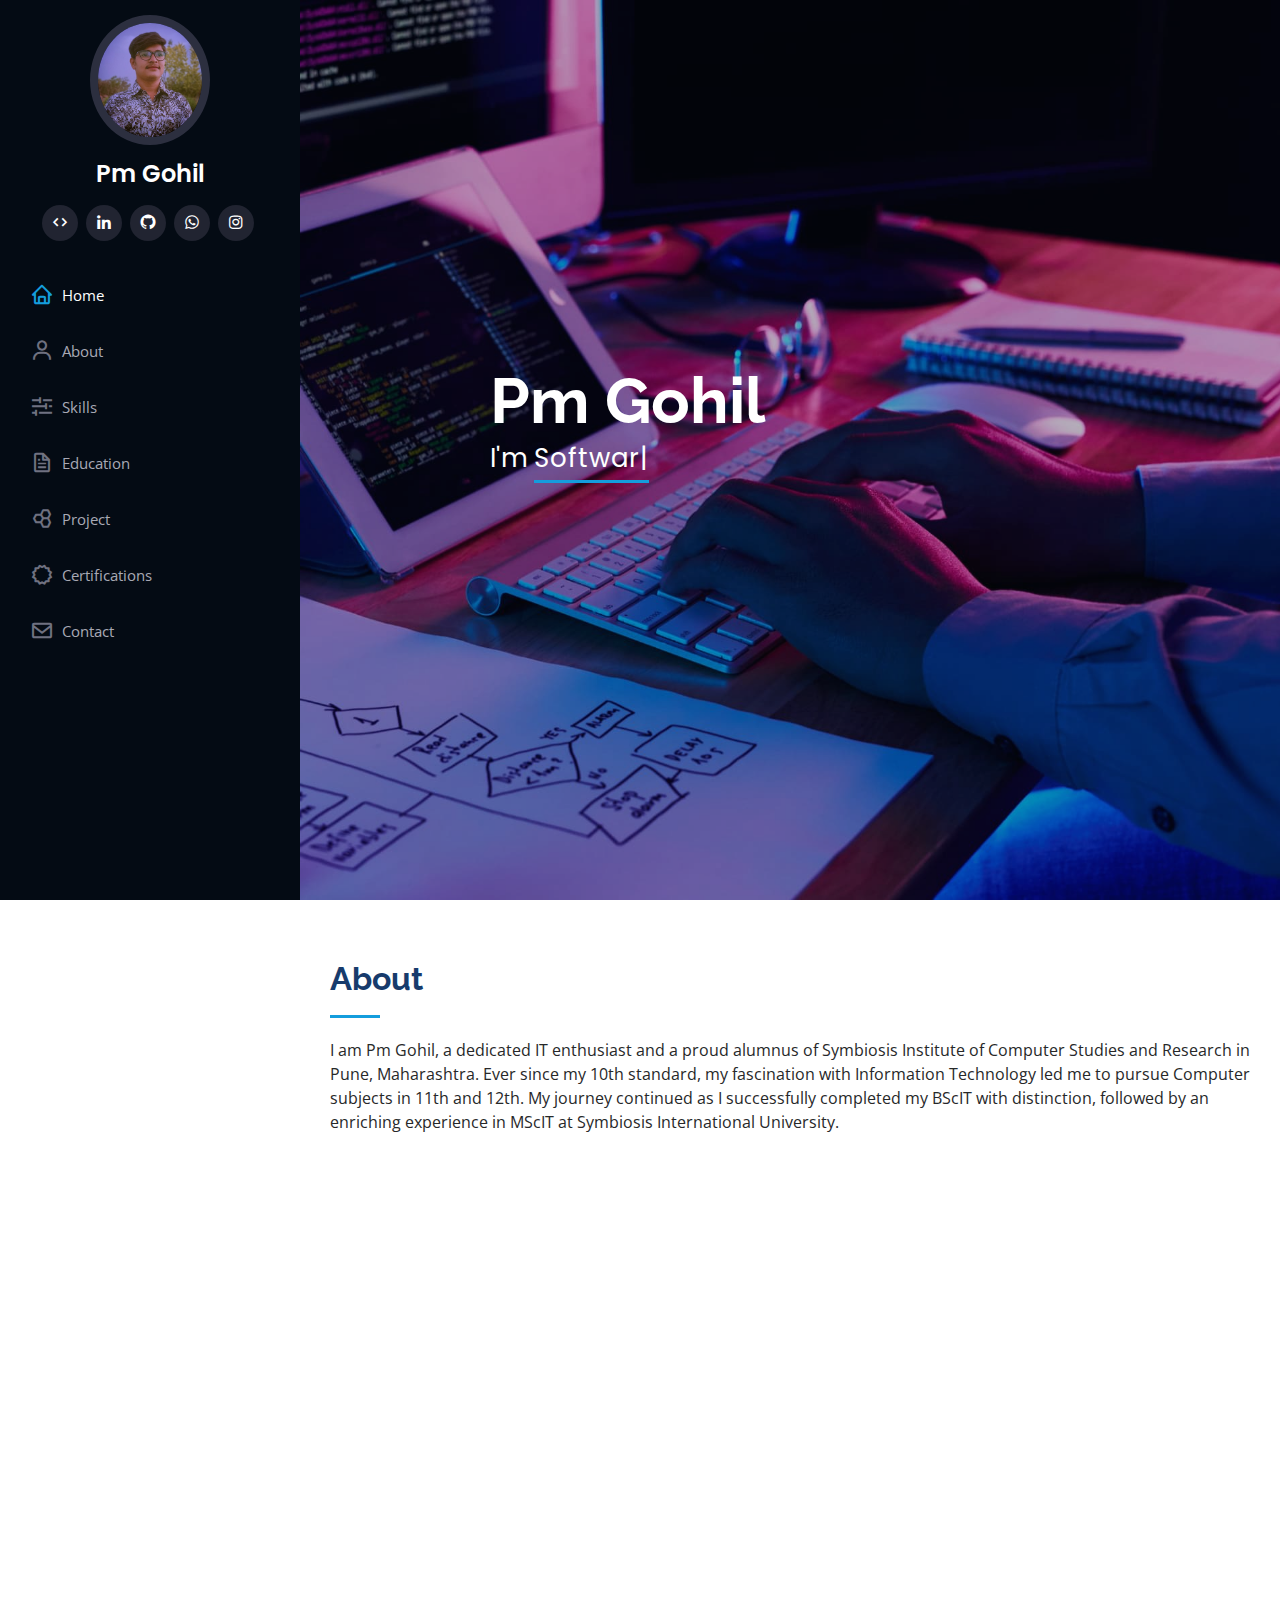
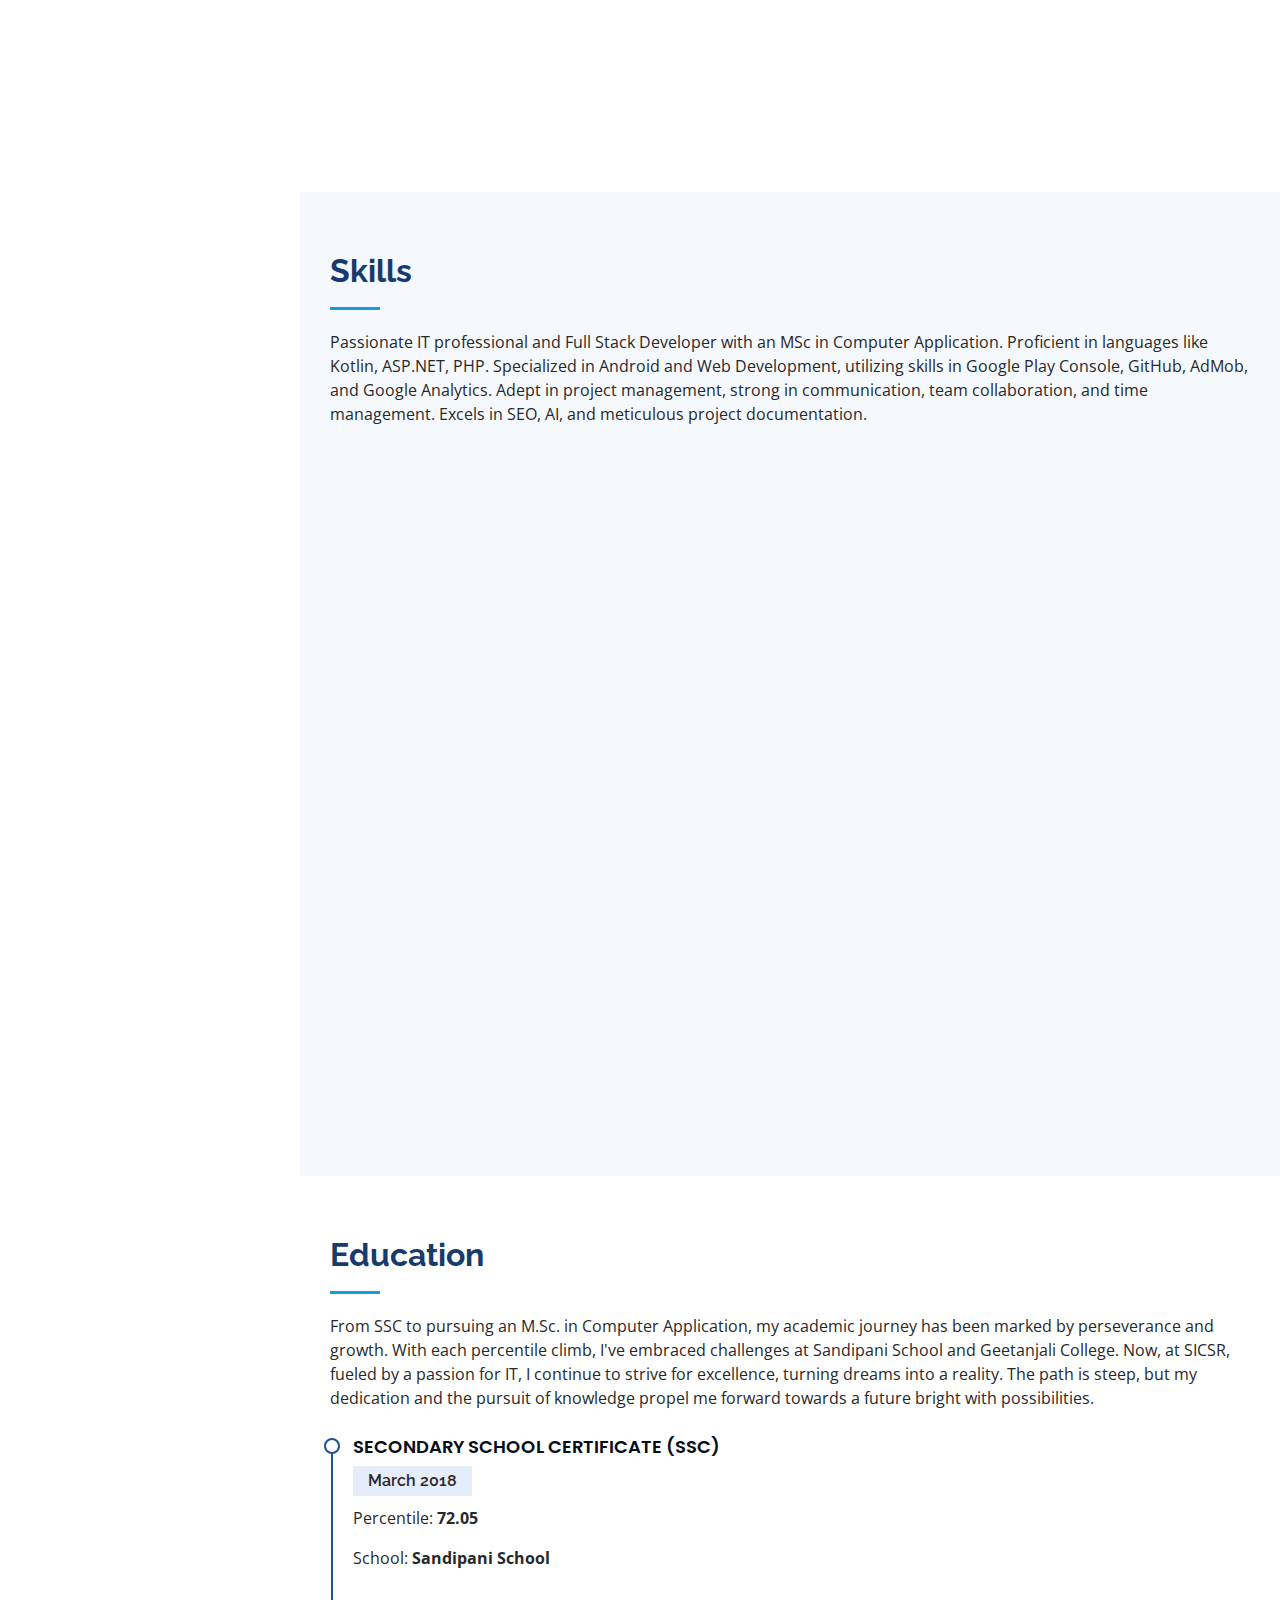
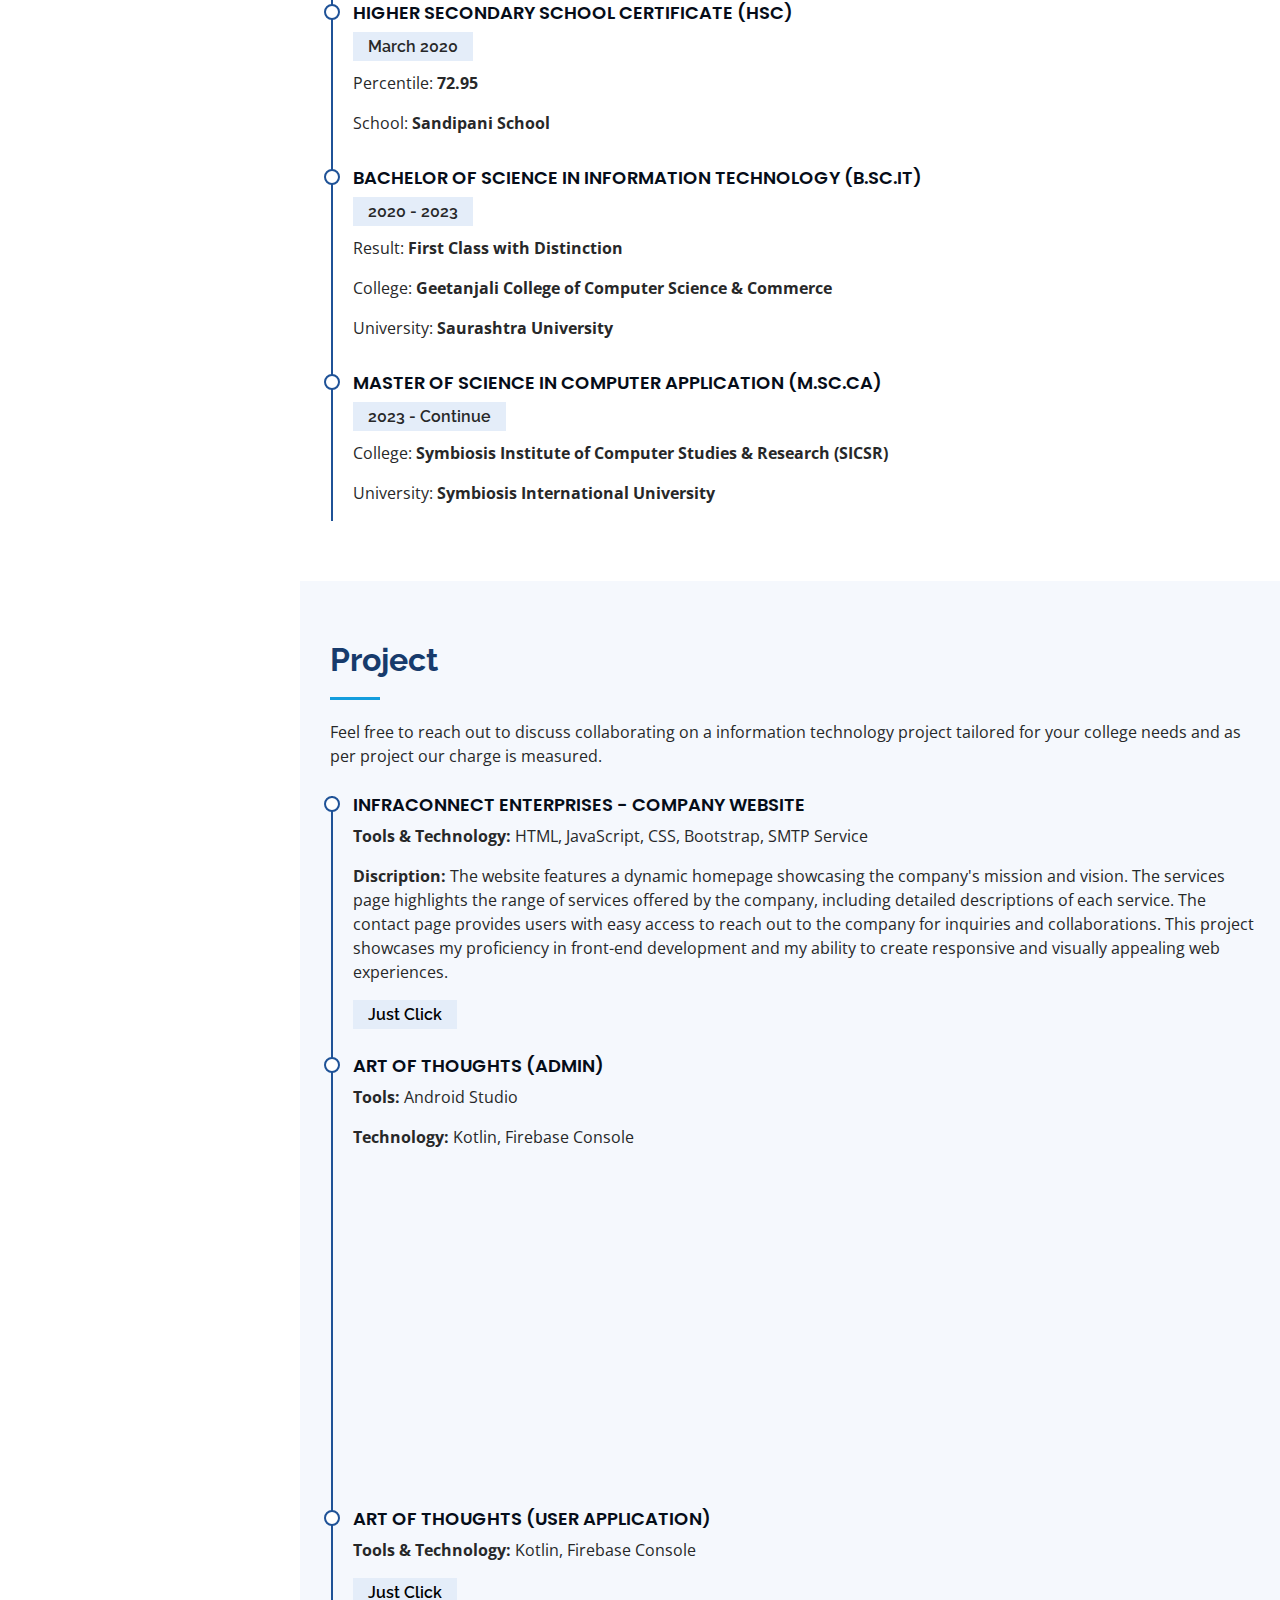
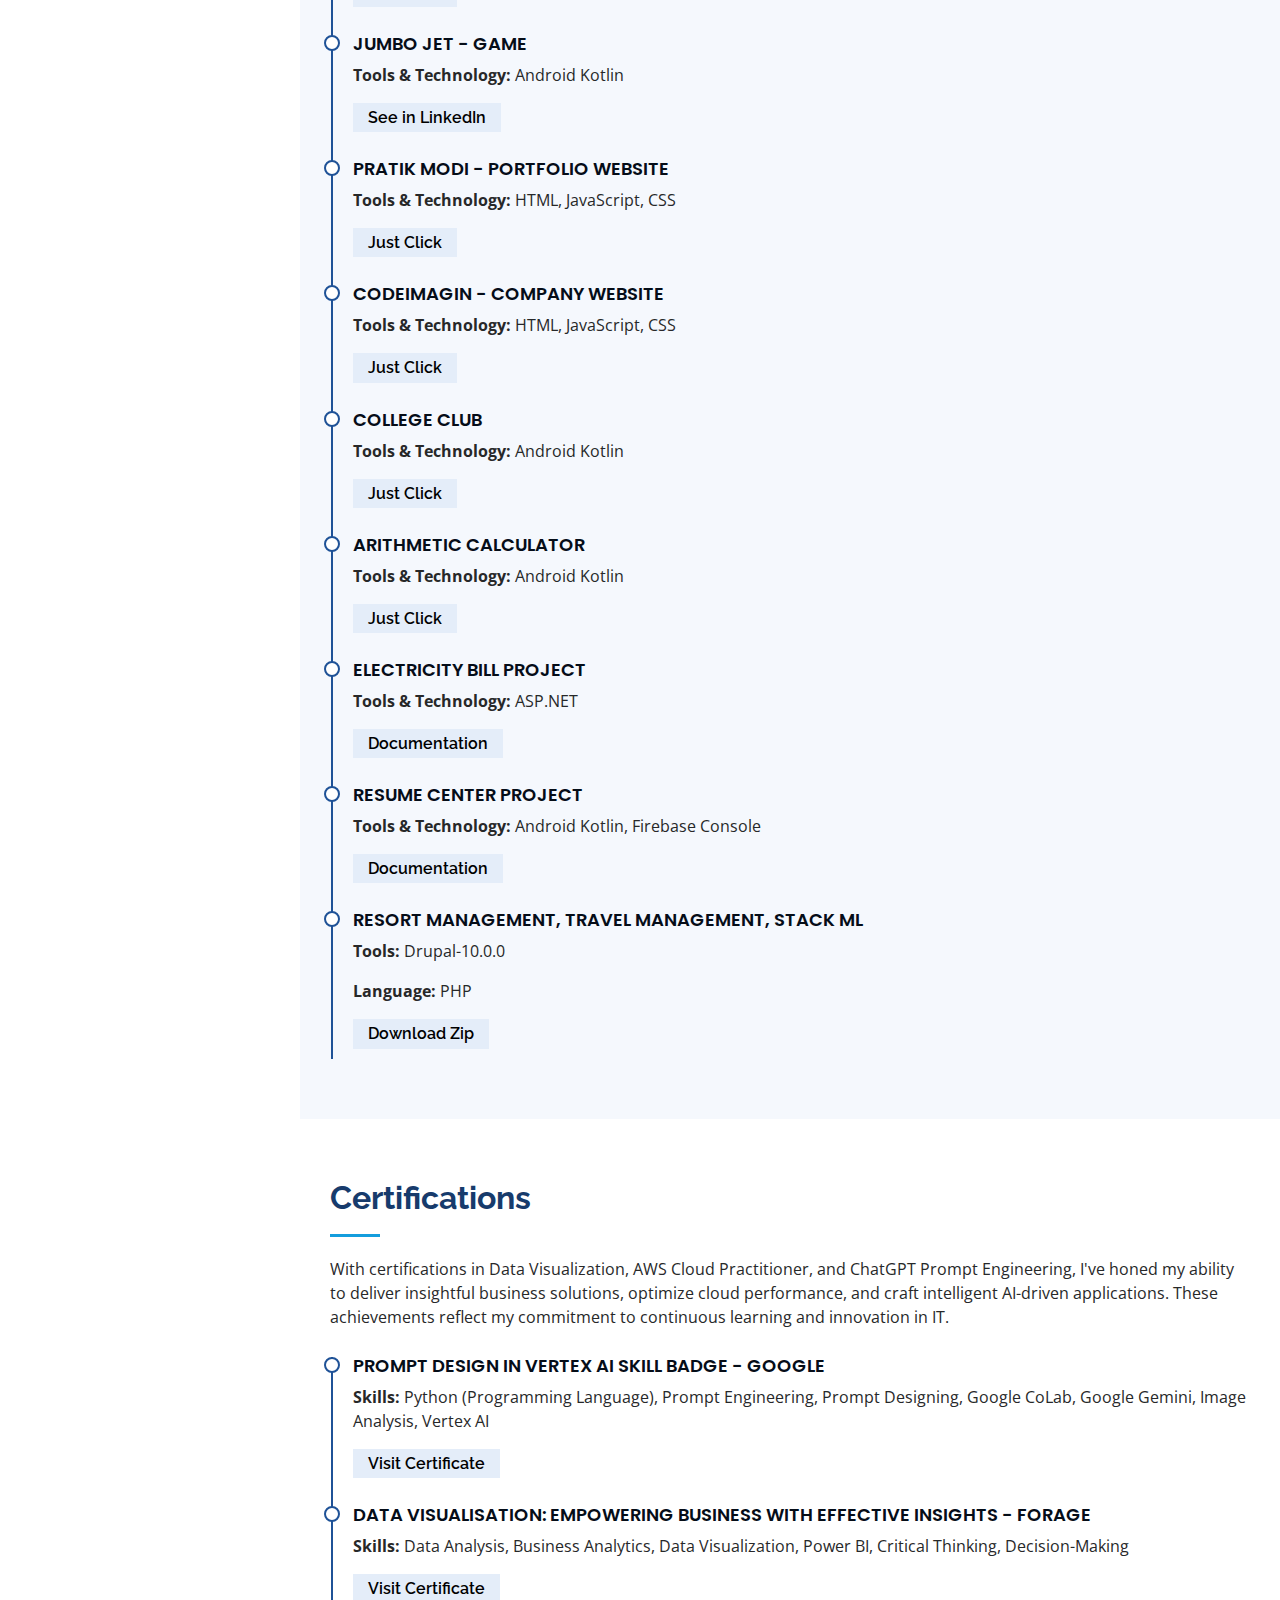
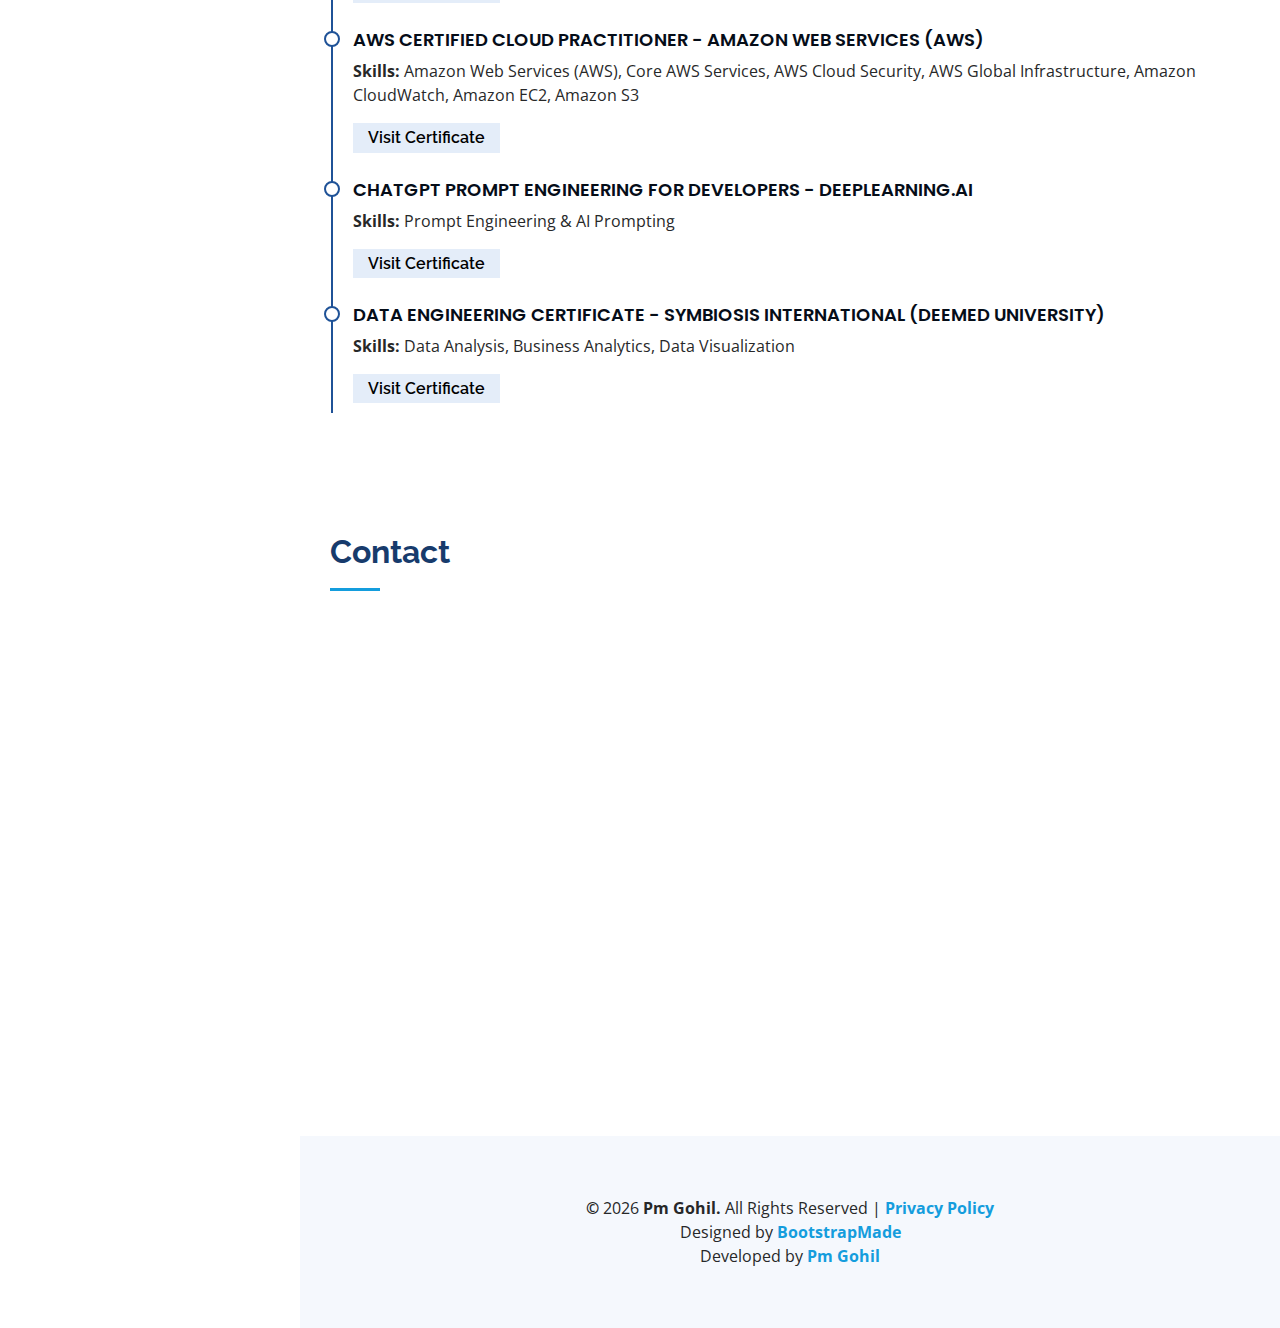
==== commit 11af4fe1: "Update index.html" ====
--- a/pmgohil_original/index.html
+++ b/pmgohil_original/index.html
@@ -822,6 +822,11 @@
       </div>
   
       <div class="row" style="margin-left: 1px;">
+        <div class="certifications-item">
+          <h4>Prompt Design in Vertex AI Skill Badge - Google</h4>
+          <p><strong>Skills: </strong>Python (Programming Language), Prompt Engineering, Prompt Designing, Google CoLab, Google Gemini, Image Analysis, Vertex AI</p>
+          <a href="https://www.credly.com/badges/4b68f6c5-de31-4678-8d13-23301bb7c10c/public_url" target="_blank" style="color:#000000;"><h5>Visit Certificate</h5></a>
+        </div>
         <div class="certifications-item">
           <h4>Data Visualisation: Empowering Business with Effective Insights - Forage</h4>
           <p><strong>Skills: </strong>Data Analysis, Business Analytics, Data Visualization, Power BI, Critical Thinking, Decision-Making</p>
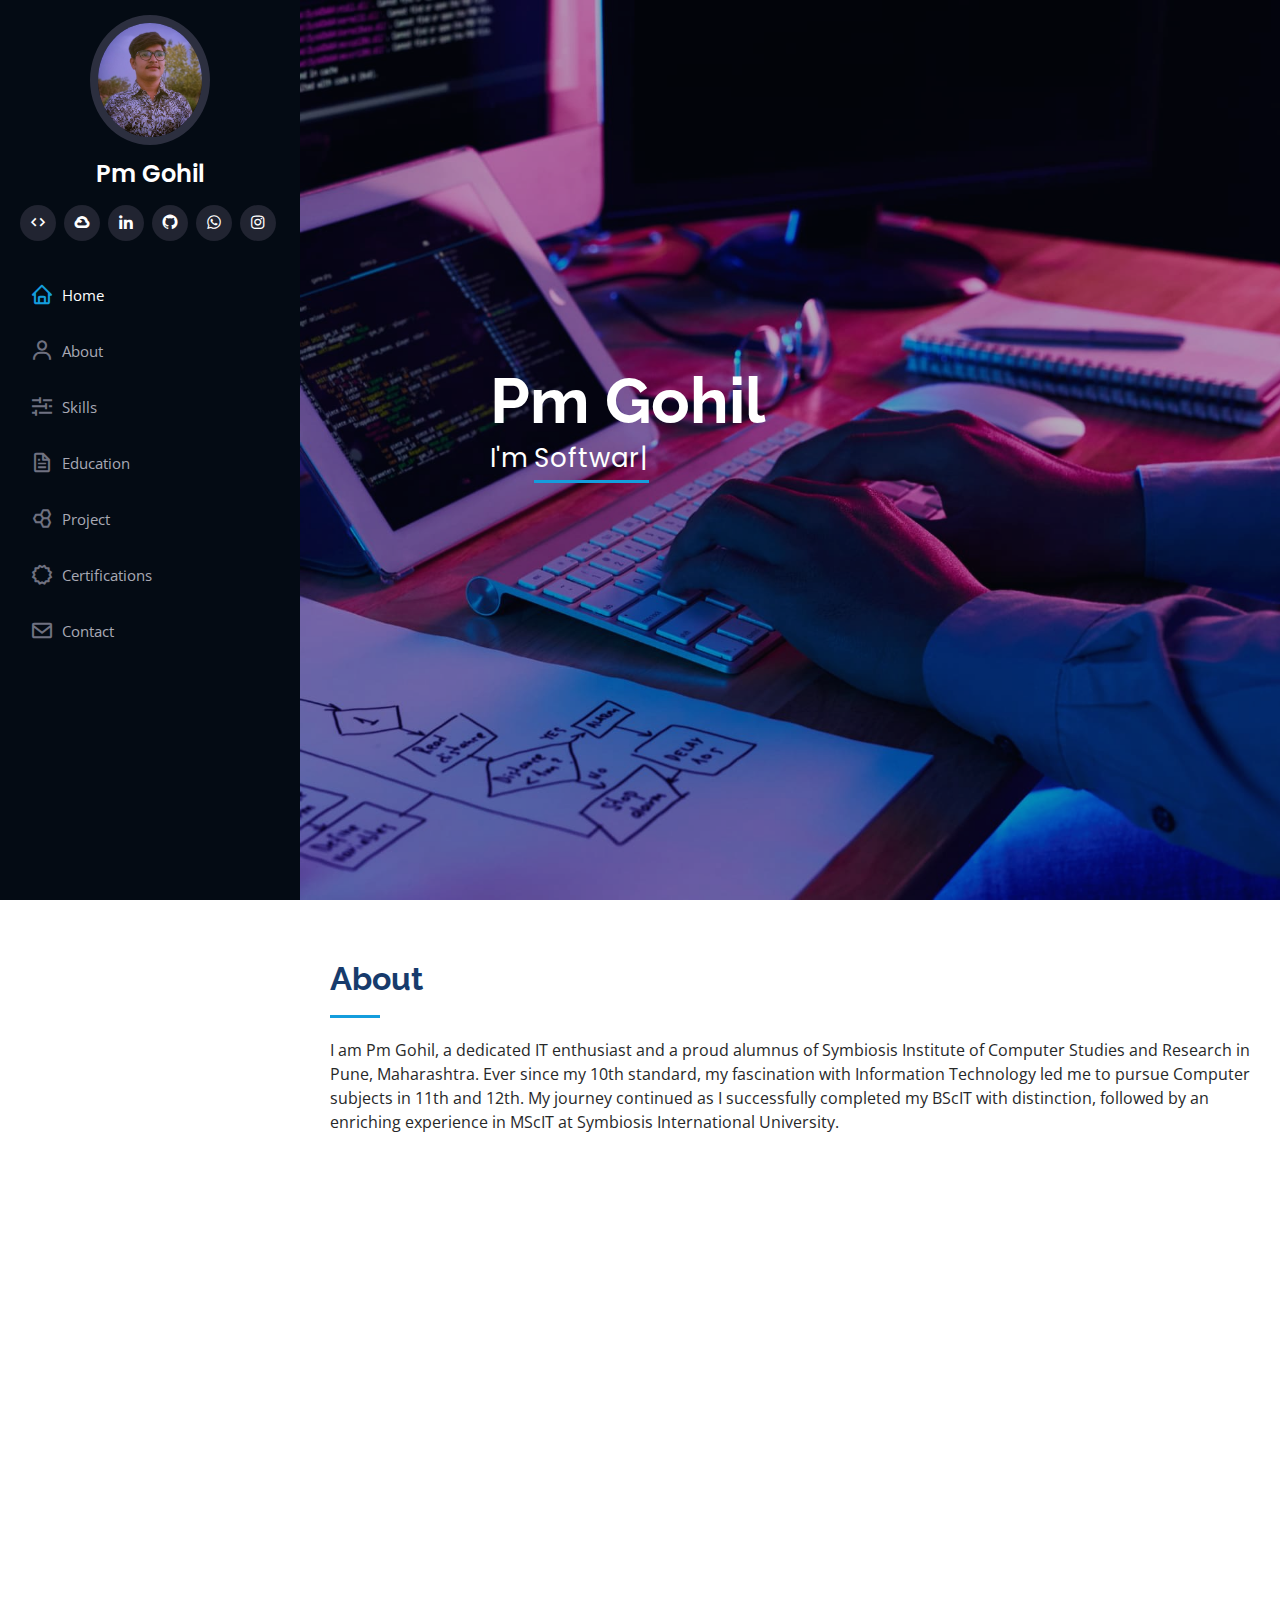
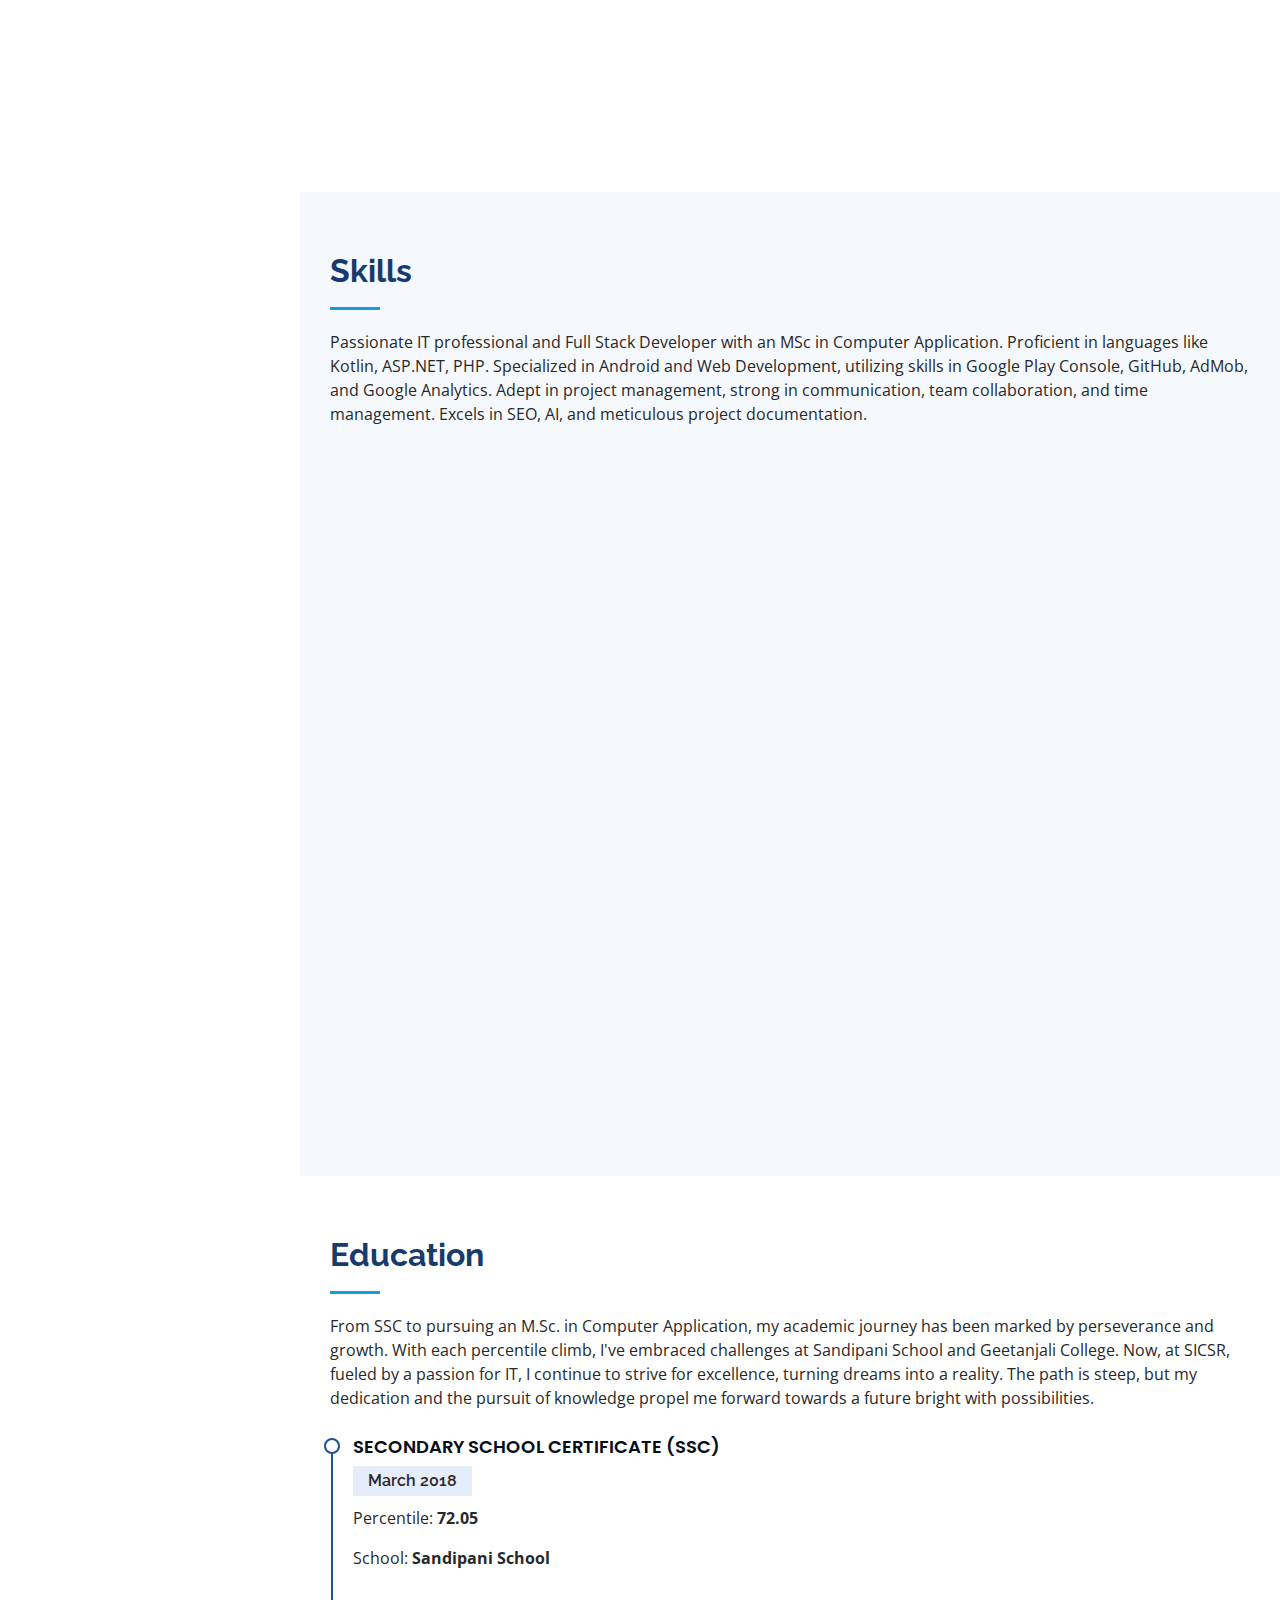
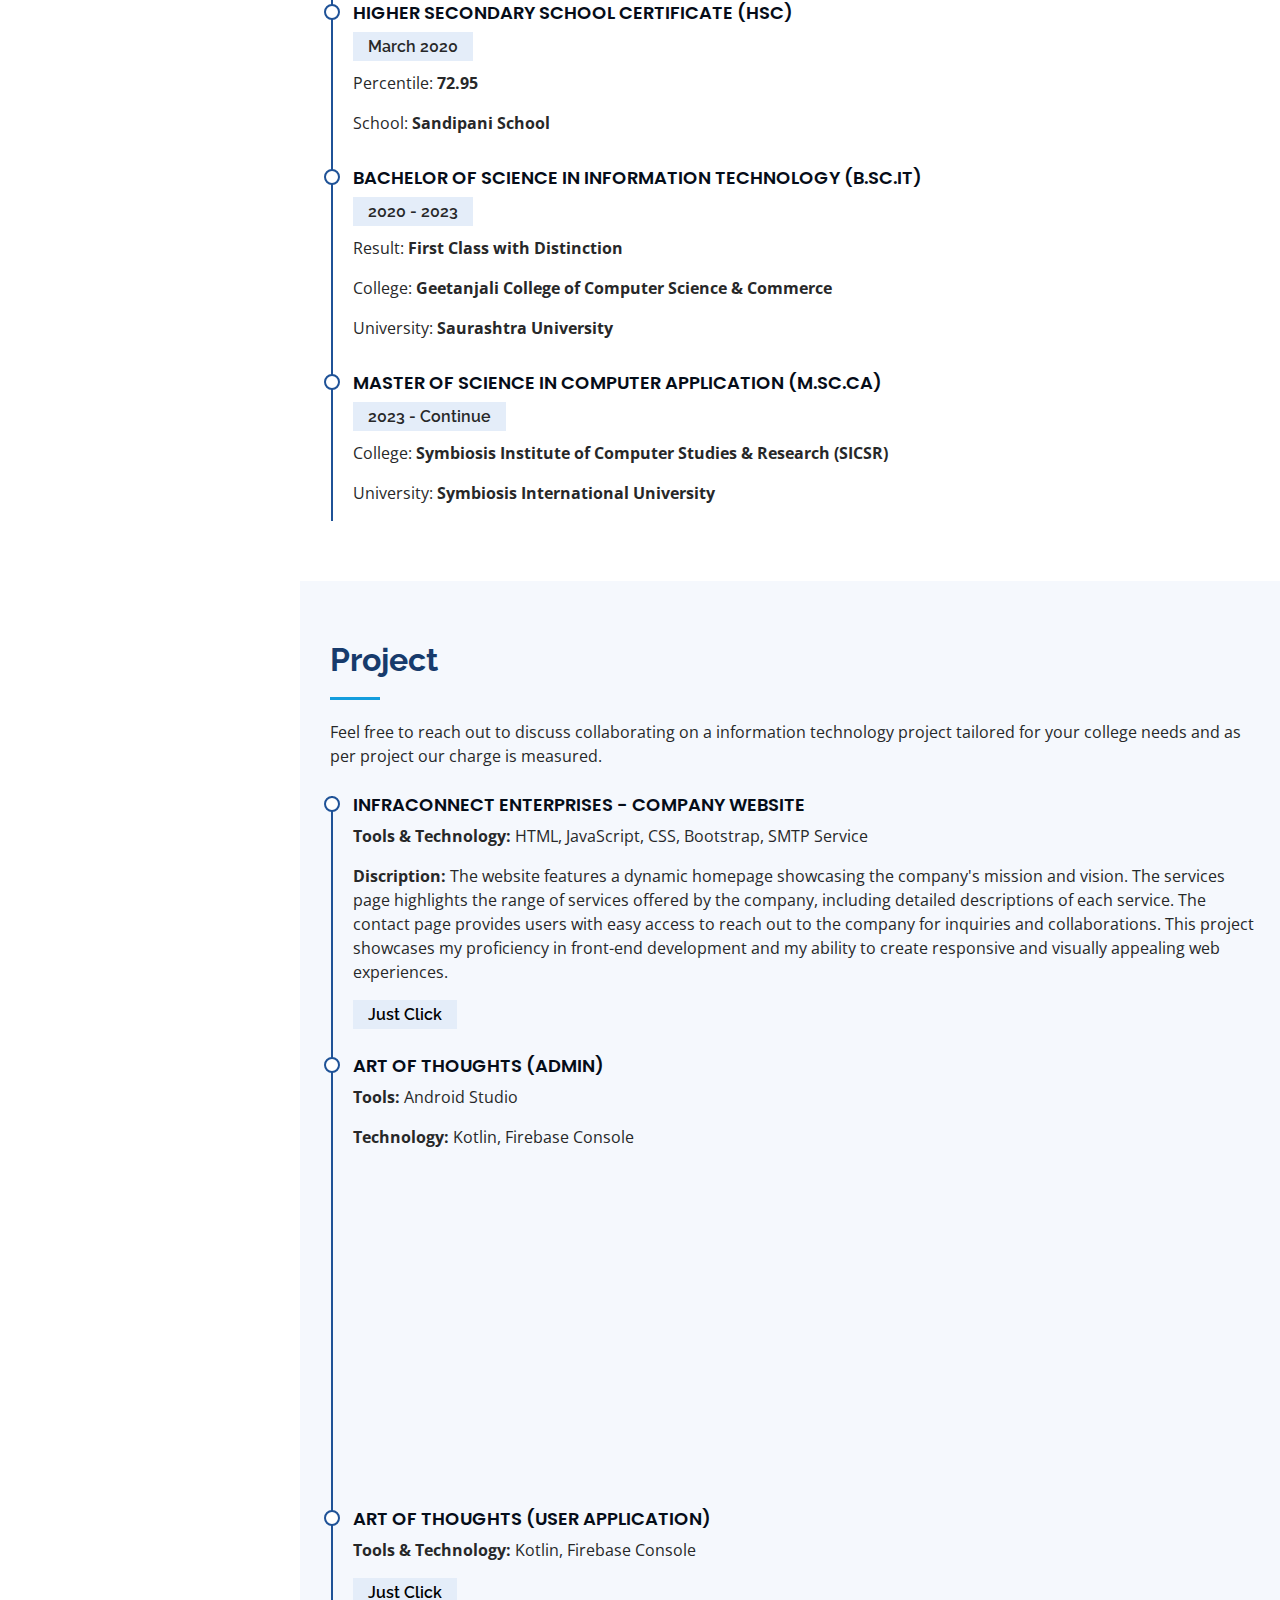
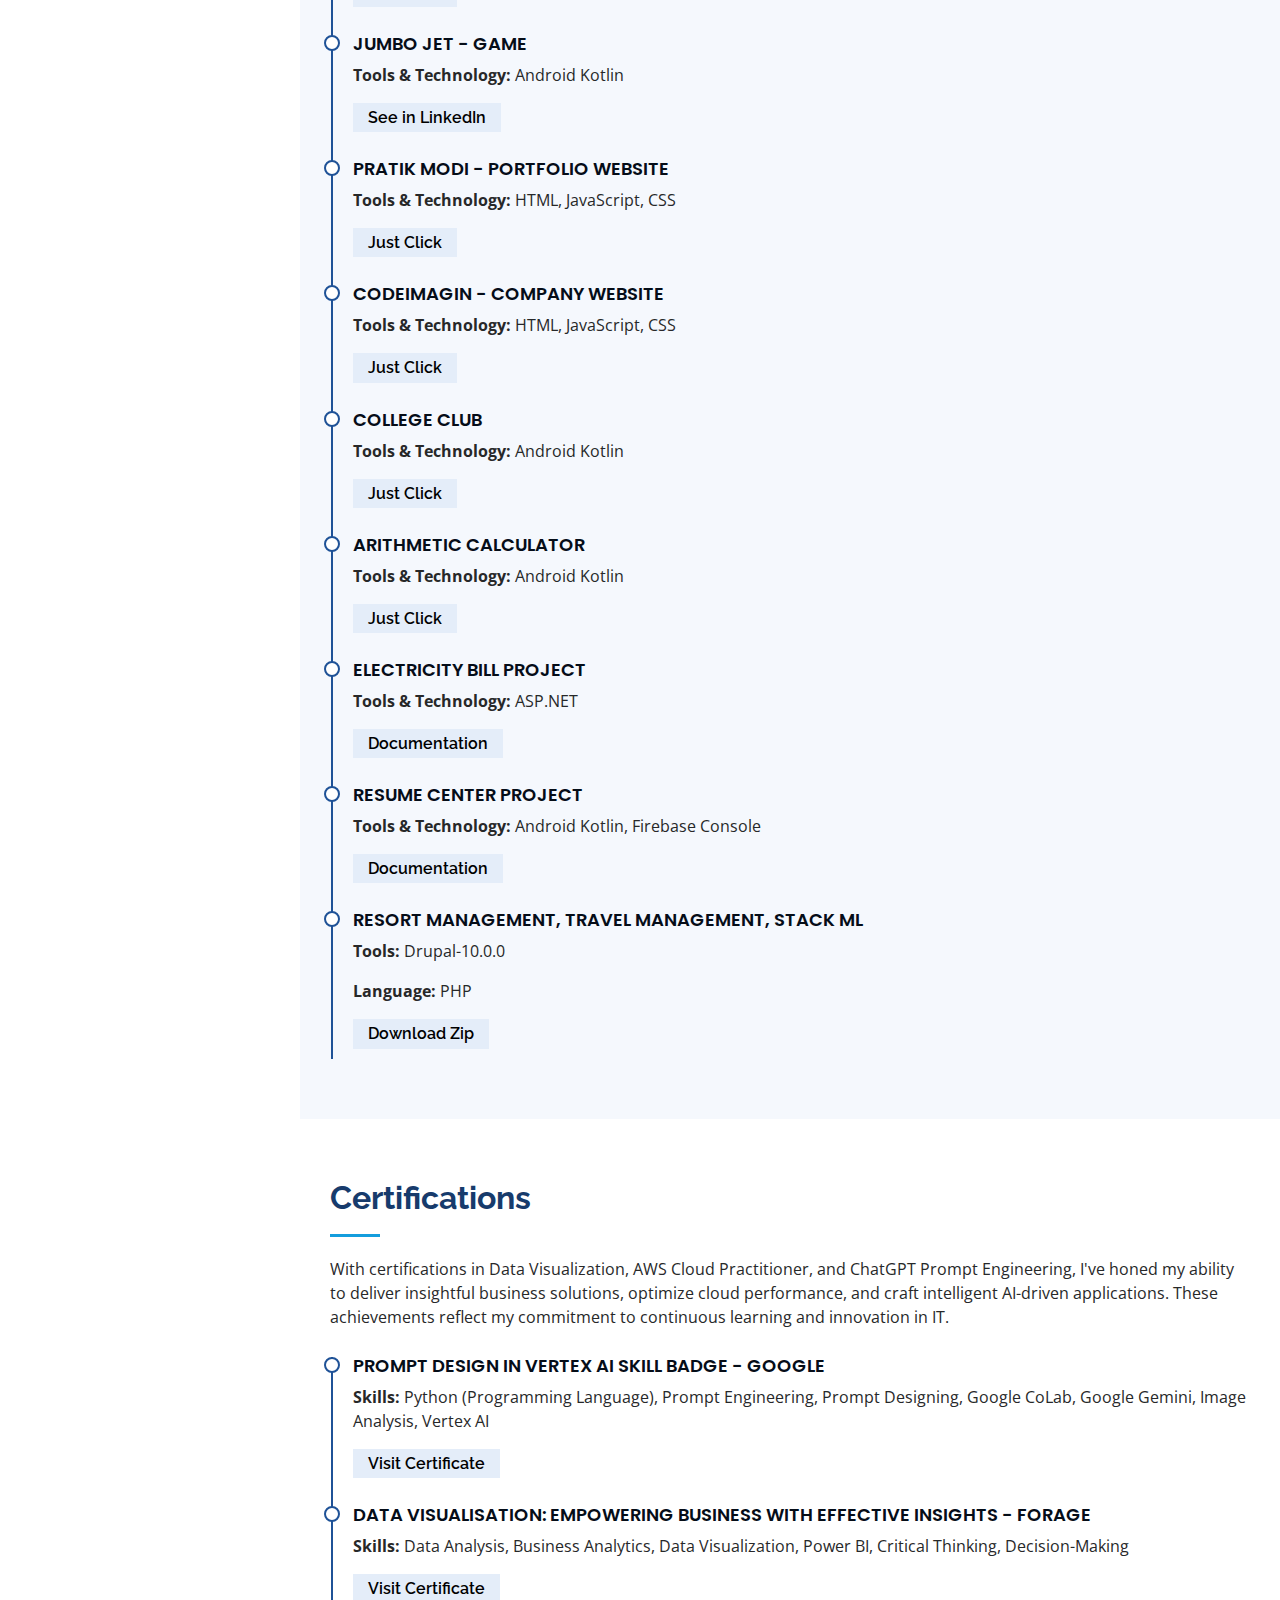
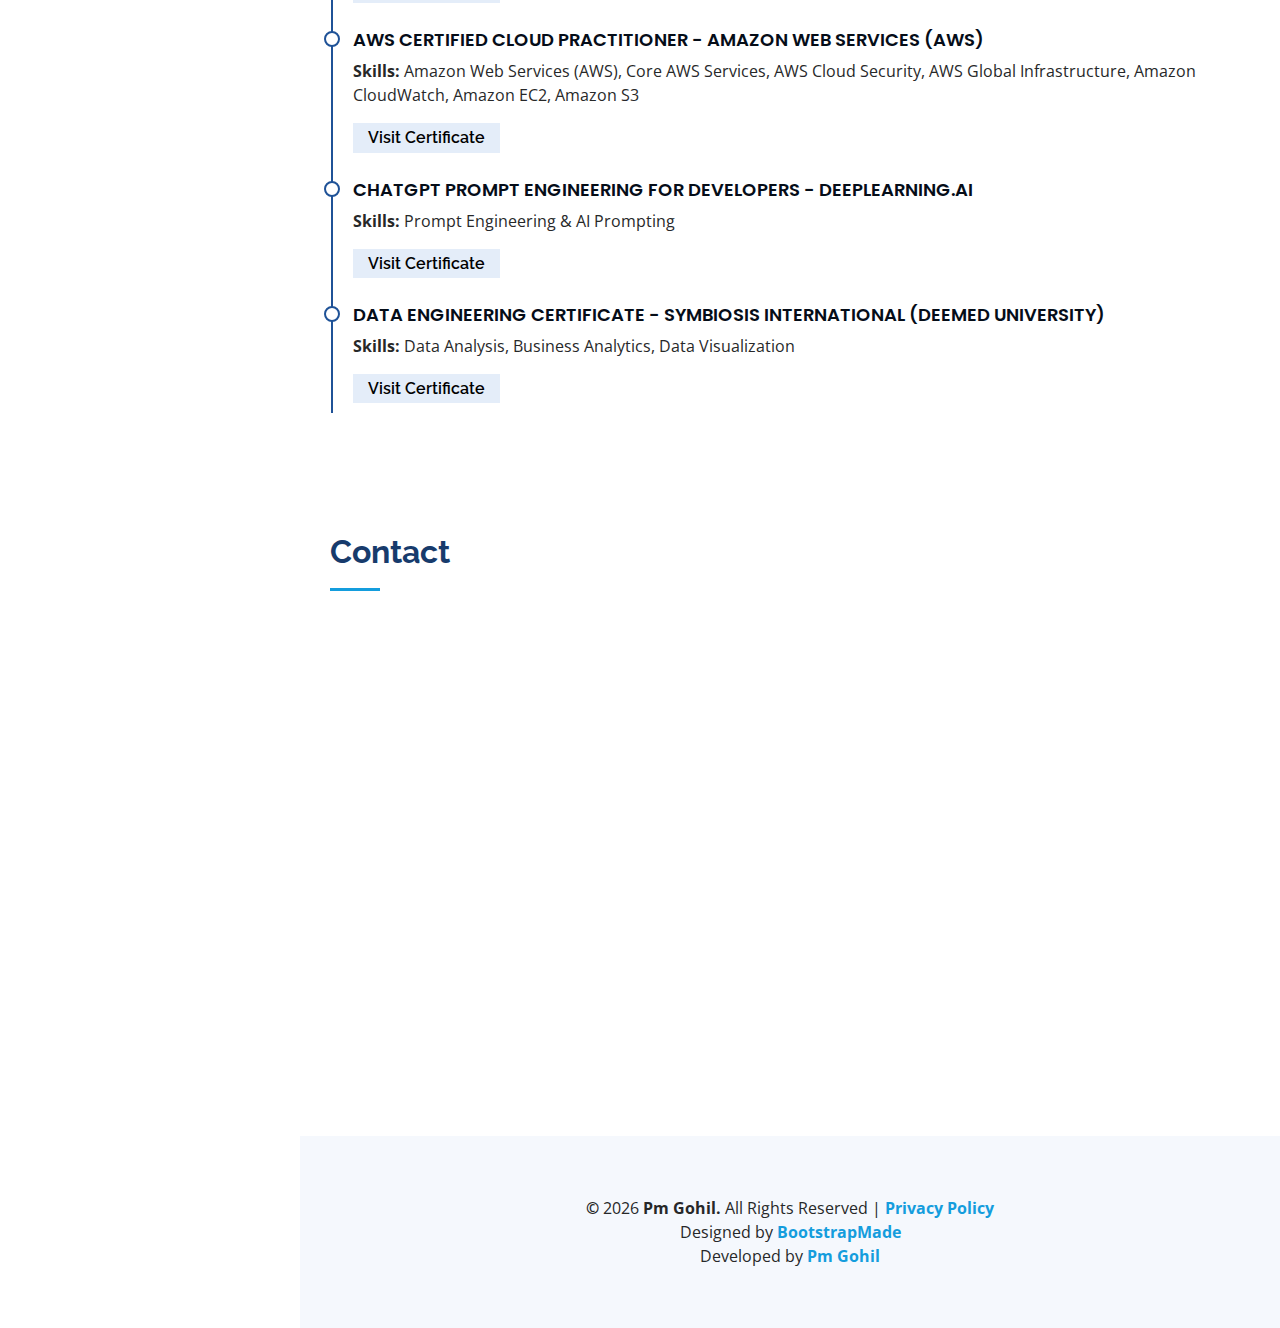
==== commit 0f8a35a6: "Update index.html" ====
--- a/pmgohil_original/index.html
+++ b/pmgohil_original/index.html
@@ -174,6 +174,7 @@
         <h1 class="text-light"><a href="index.html">Pm Gohil</a></h1>
         <div class="social-links mt-3 text-center">
           <a href="https://g.dev/pmgohil/" target="_blank" class="google-developer"><i class="bx bx-code"></i></a>
+          <a href="https://www.cloudskillsboost.google/public_profiles/450ba75e-d310-40a1-9d53-2af42b02bc2c" target="_blank" class="instagram"><i class="bx bxl-google-cloud"></i></a>
           <a href="https://www.linkedin.com/in/pmgohil45" target="_blank" class="linkedin"><i class="bx bxl-linkedin"></i></a>
           <a href="https://github.com/pmgohil45/" target="_blank" class="github"><i class="bx bxl-github"></i></a>
           <a href="https://wa.me/+919512240793" target="_blank" class="whatsapp"><i class="bx bxl-whatsapp"></i></a>
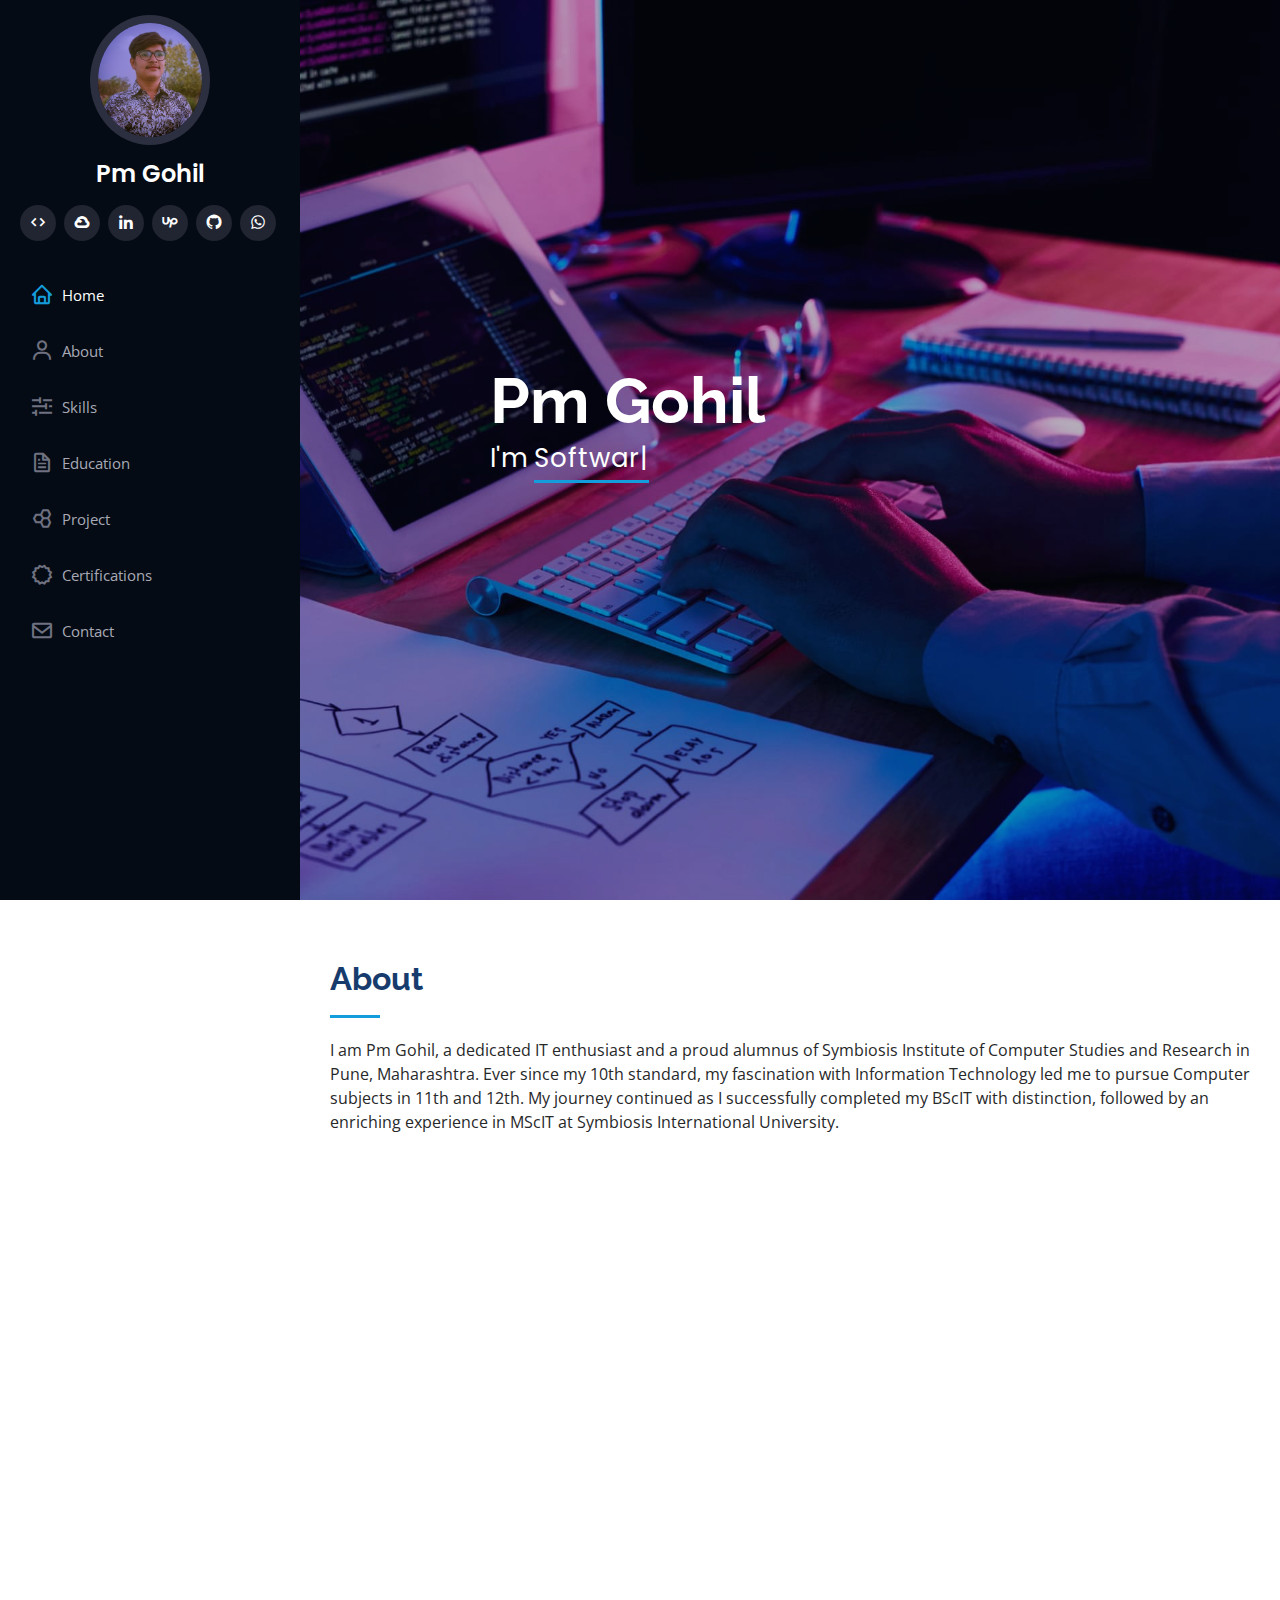
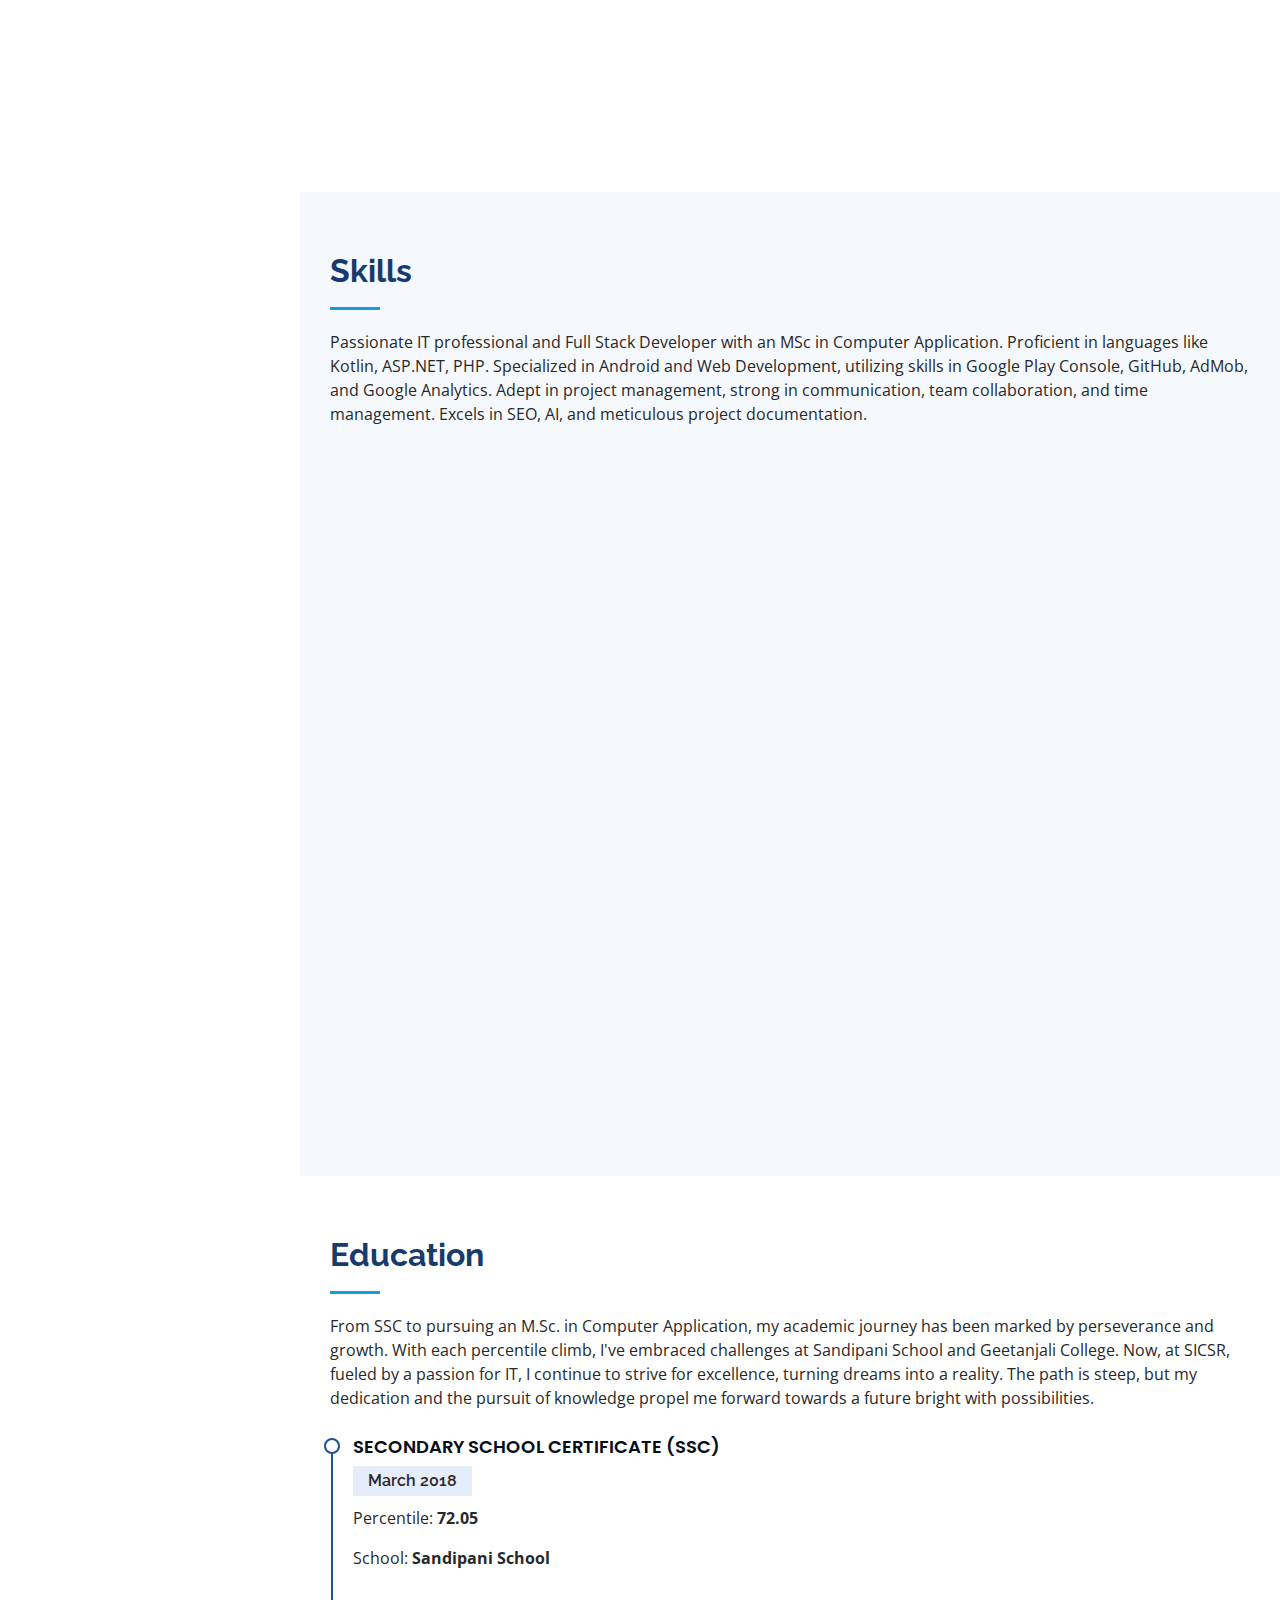
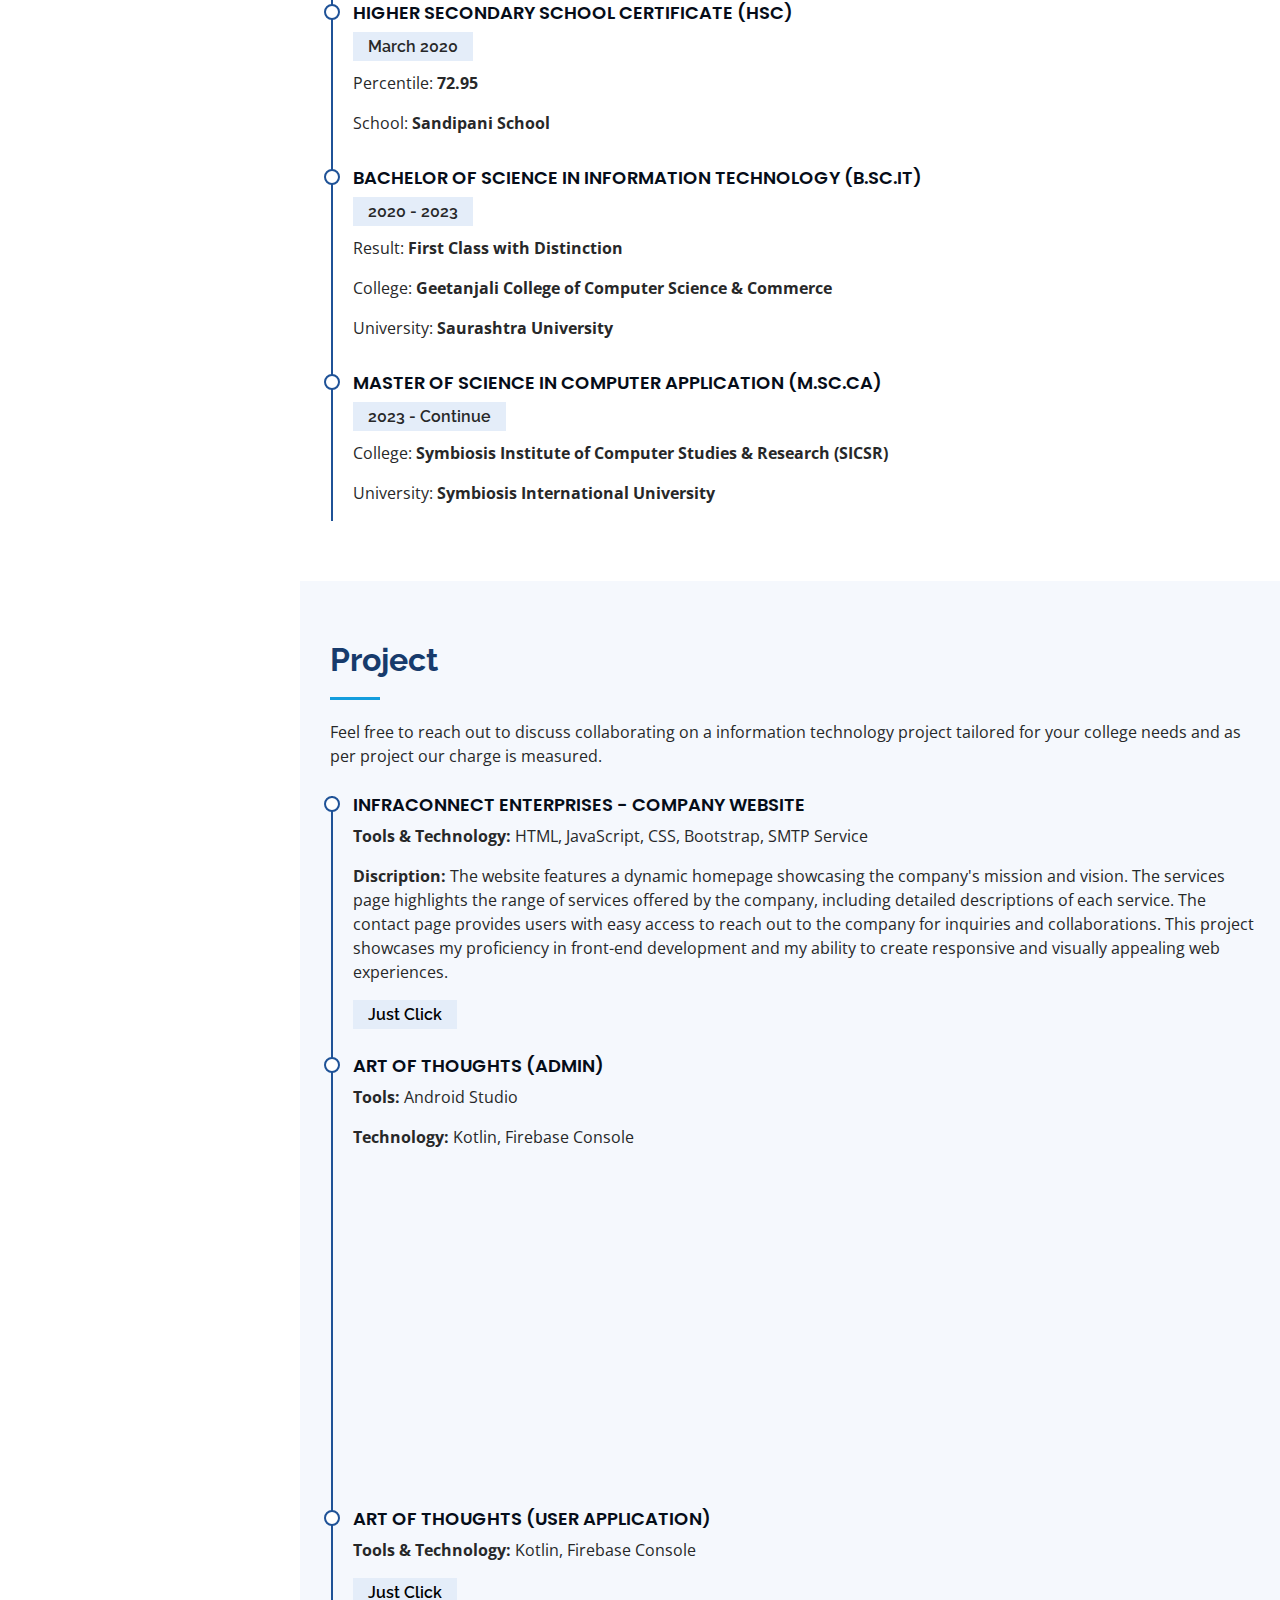
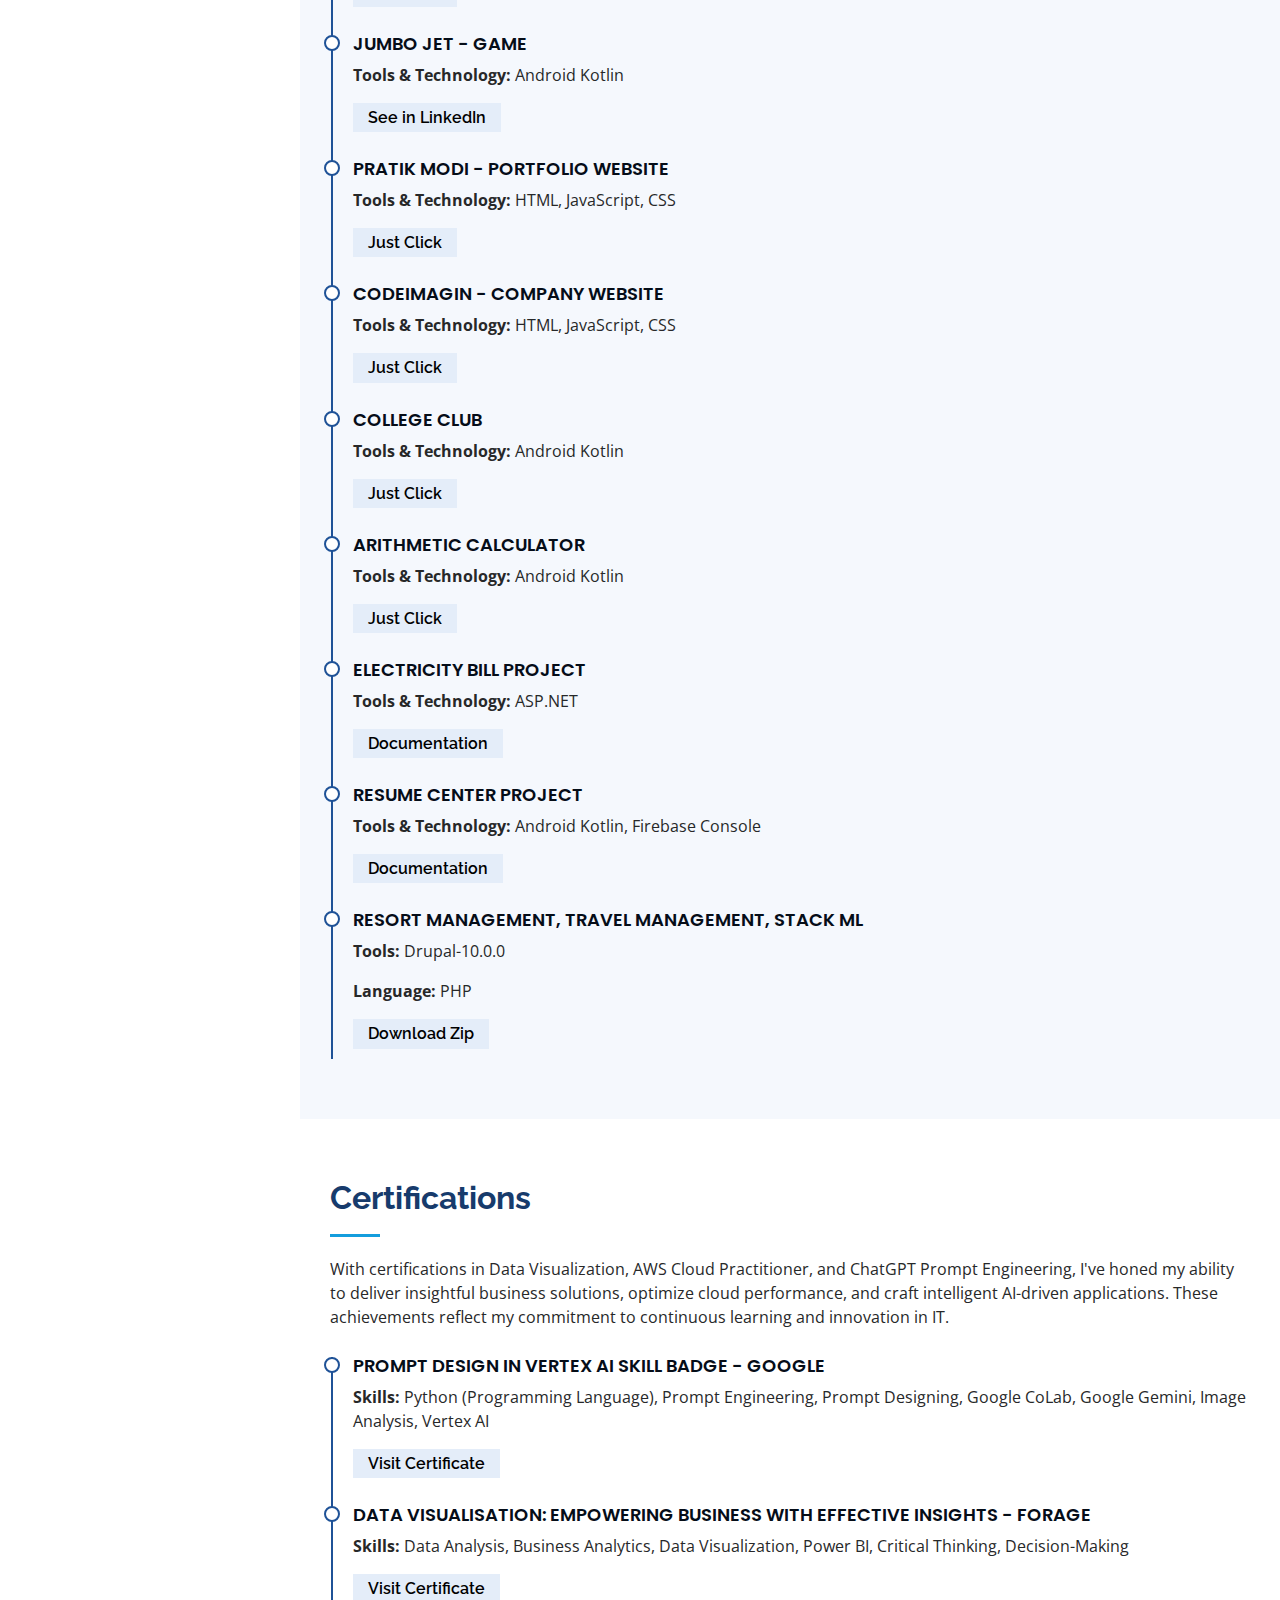
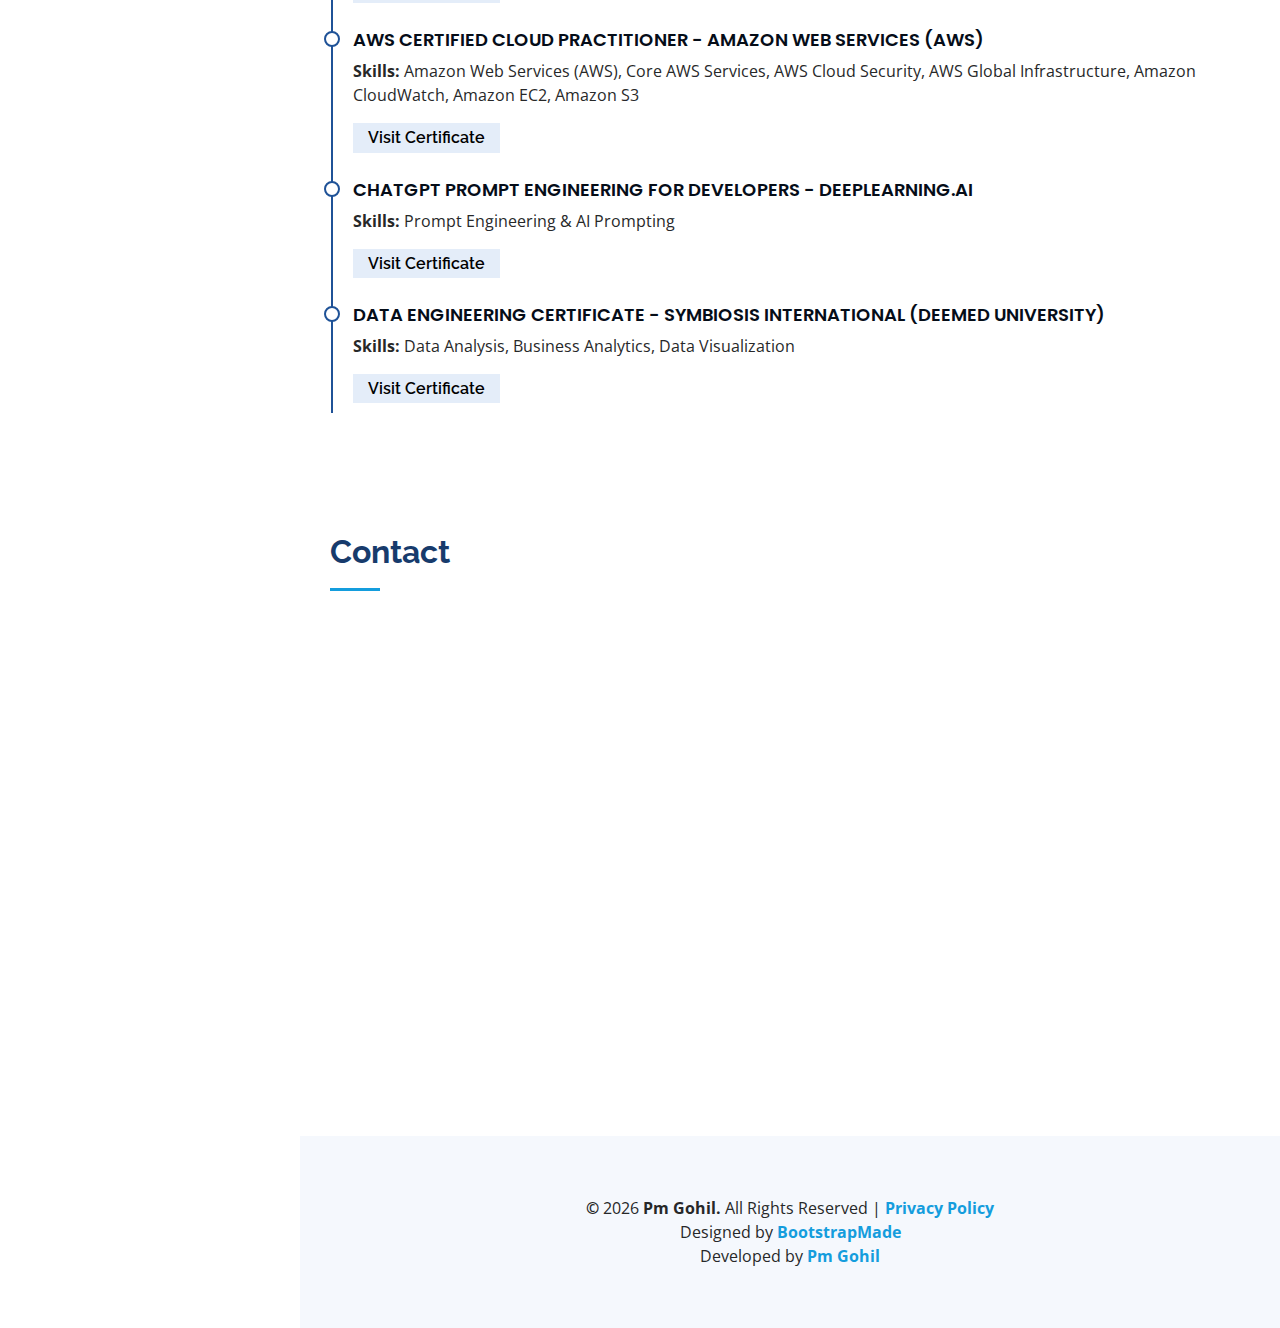
==== commit e4d79388: "Update index.html" ====
--- a/pmgohil_original/index.html
+++ b/pmgohil_original/index.html
@@ -176,9 +176,9 @@
           <a href="https://g.dev/pmgohil/" target="_blank" class="google-developer"><i class="bx bx-code"></i></a>
           <a href="https://www.cloudskillsboost.google/public_profiles/450ba75e-d310-40a1-9d53-2af42b02bc2c" target="_blank" class="instagram"><i class="bx bxl-google-cloud"></i></a>
           <a href="https://www.linkedin.com/in/pmgohil45" target="_blank" class="linkedin"><i class="bx bxl-linkedin"></i></a>
+          <a href="https://www.upwork.com/freelancers/~01364eda5f7f30503c" target="_blank" class="instagram"><i class="bx bxl-upwork"></i></a>
           <a href="https://github.com/pmgohil45/" target="_blank" class="github"><i class="bx bxl-github"></i></a>
           <a href="https://wa.me/+919512240793" target="_blank" class="whatsapp"><i class="bx bxl-whatsapp"></i></a>
-          <a href="https://www.instagram.com/pmgohil45" target="_blank" class="instagram"><i class="bx bxl-instagram"></i></a>
         </div>
       </div>
 
